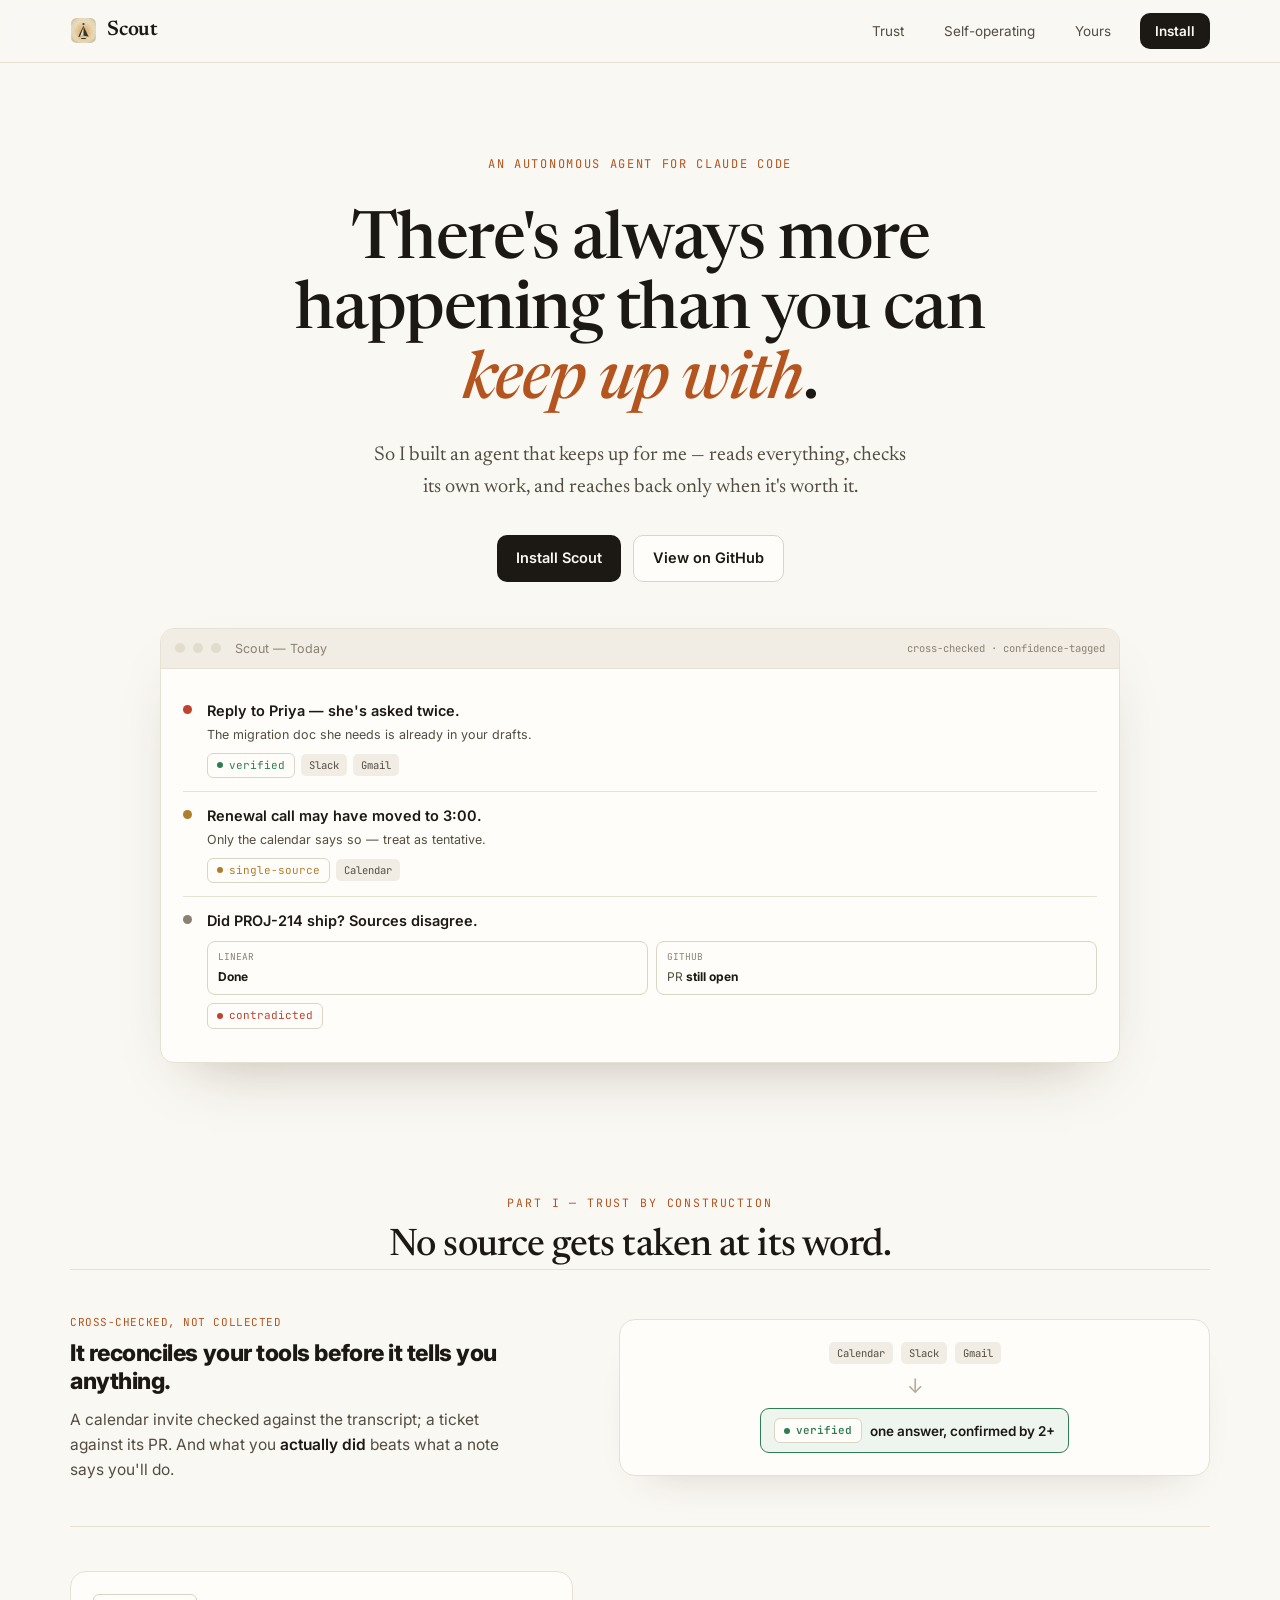
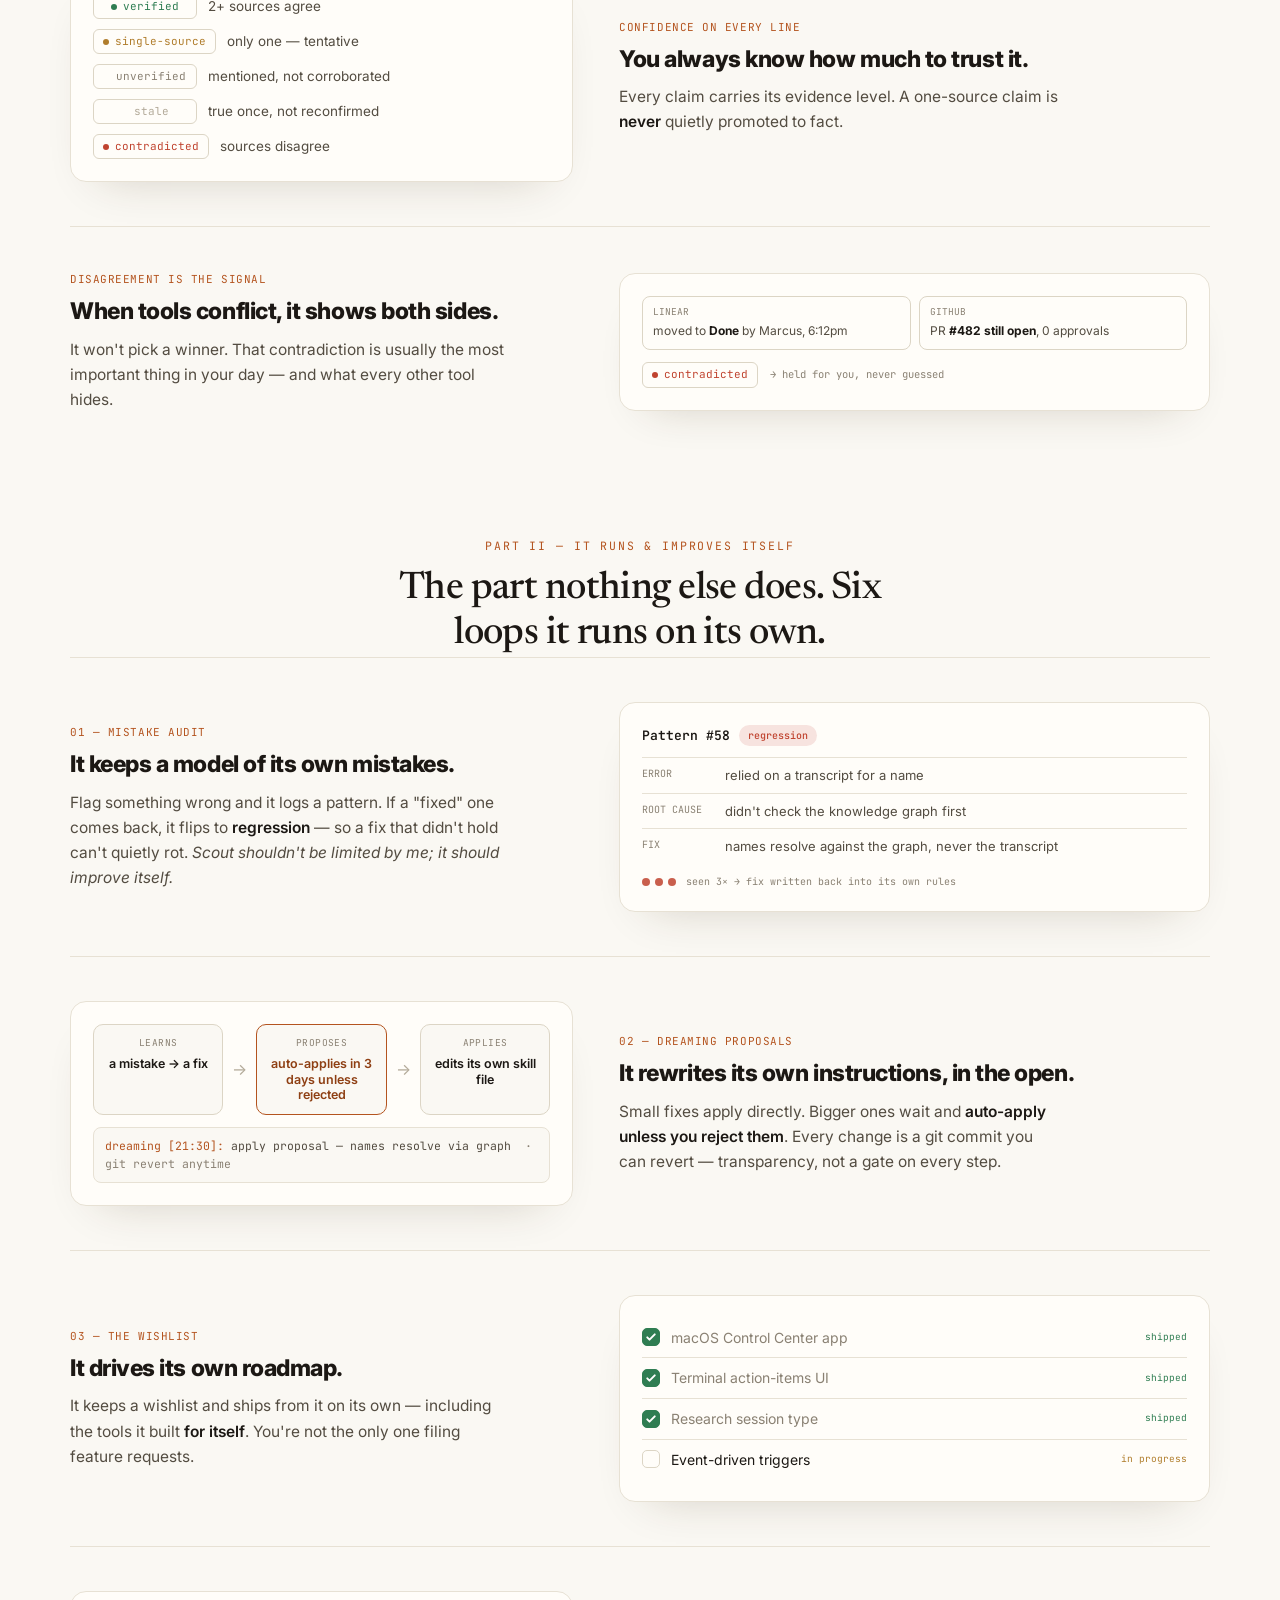
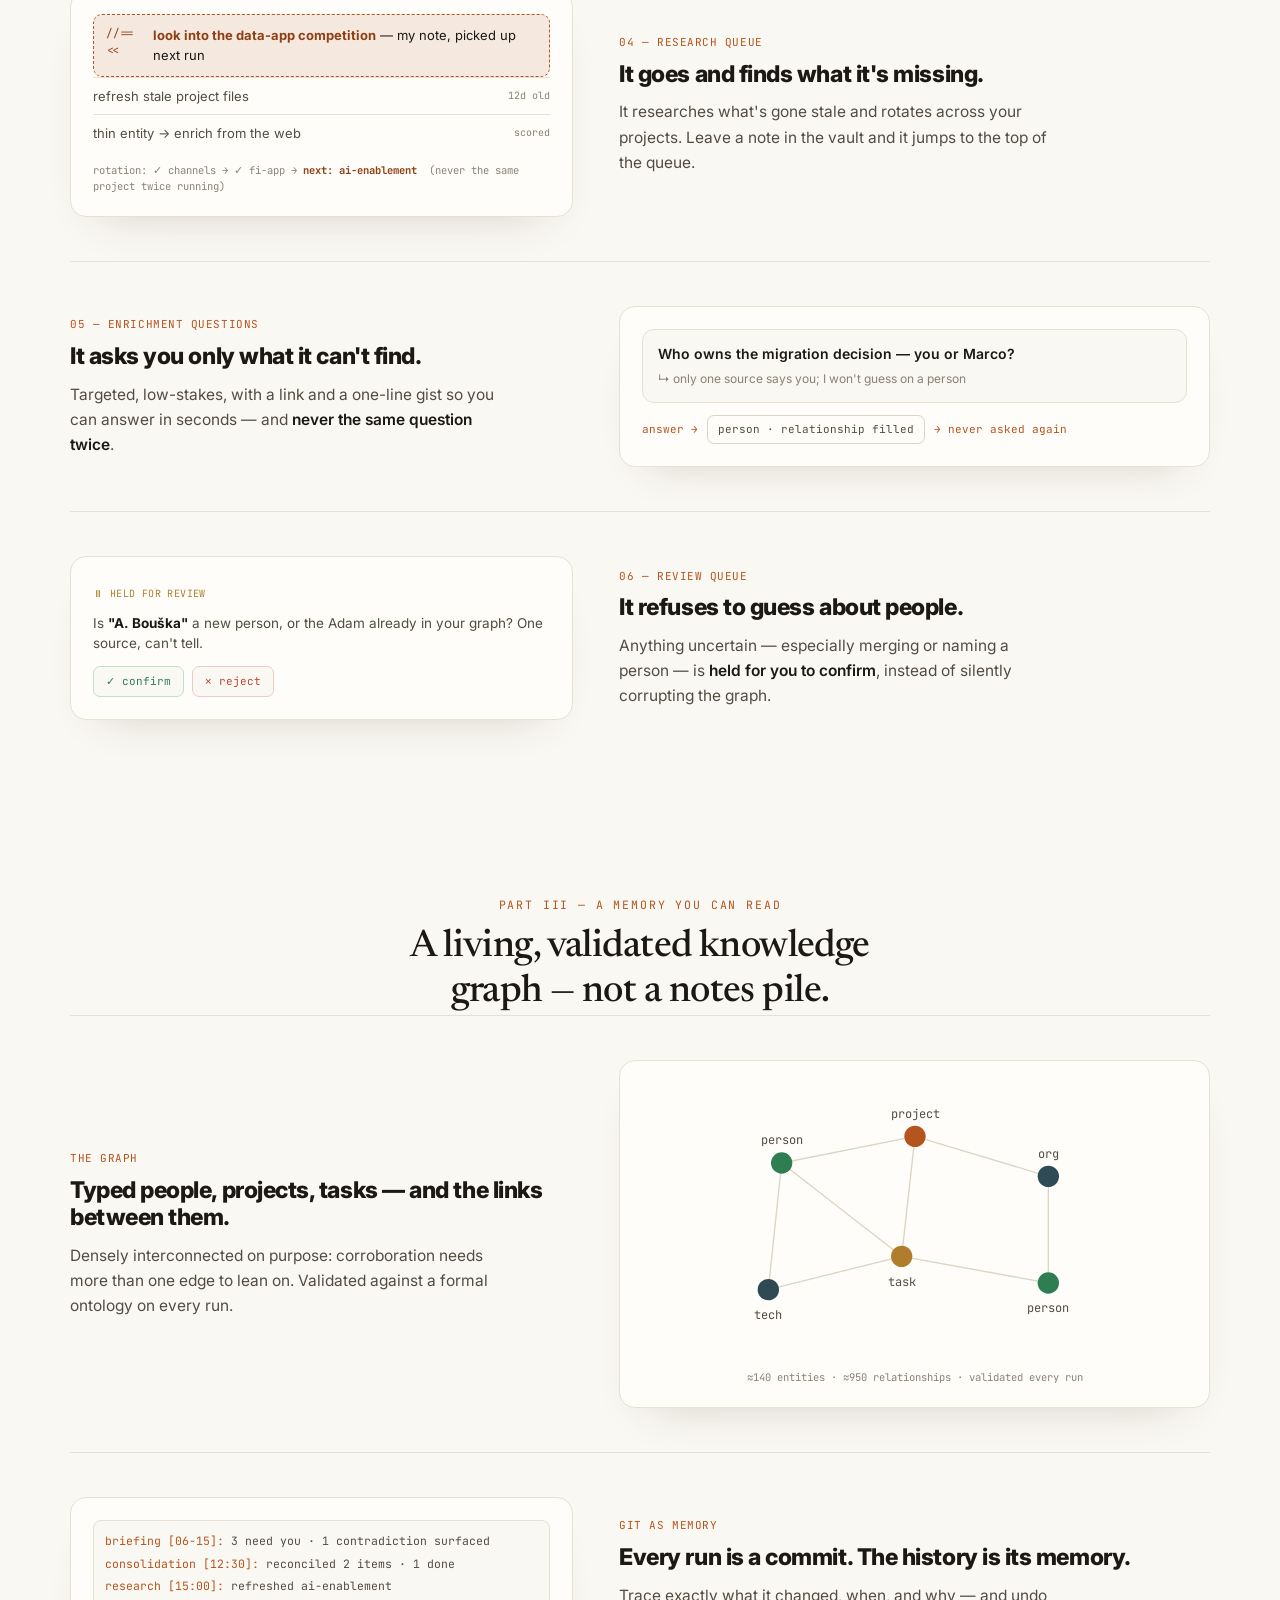
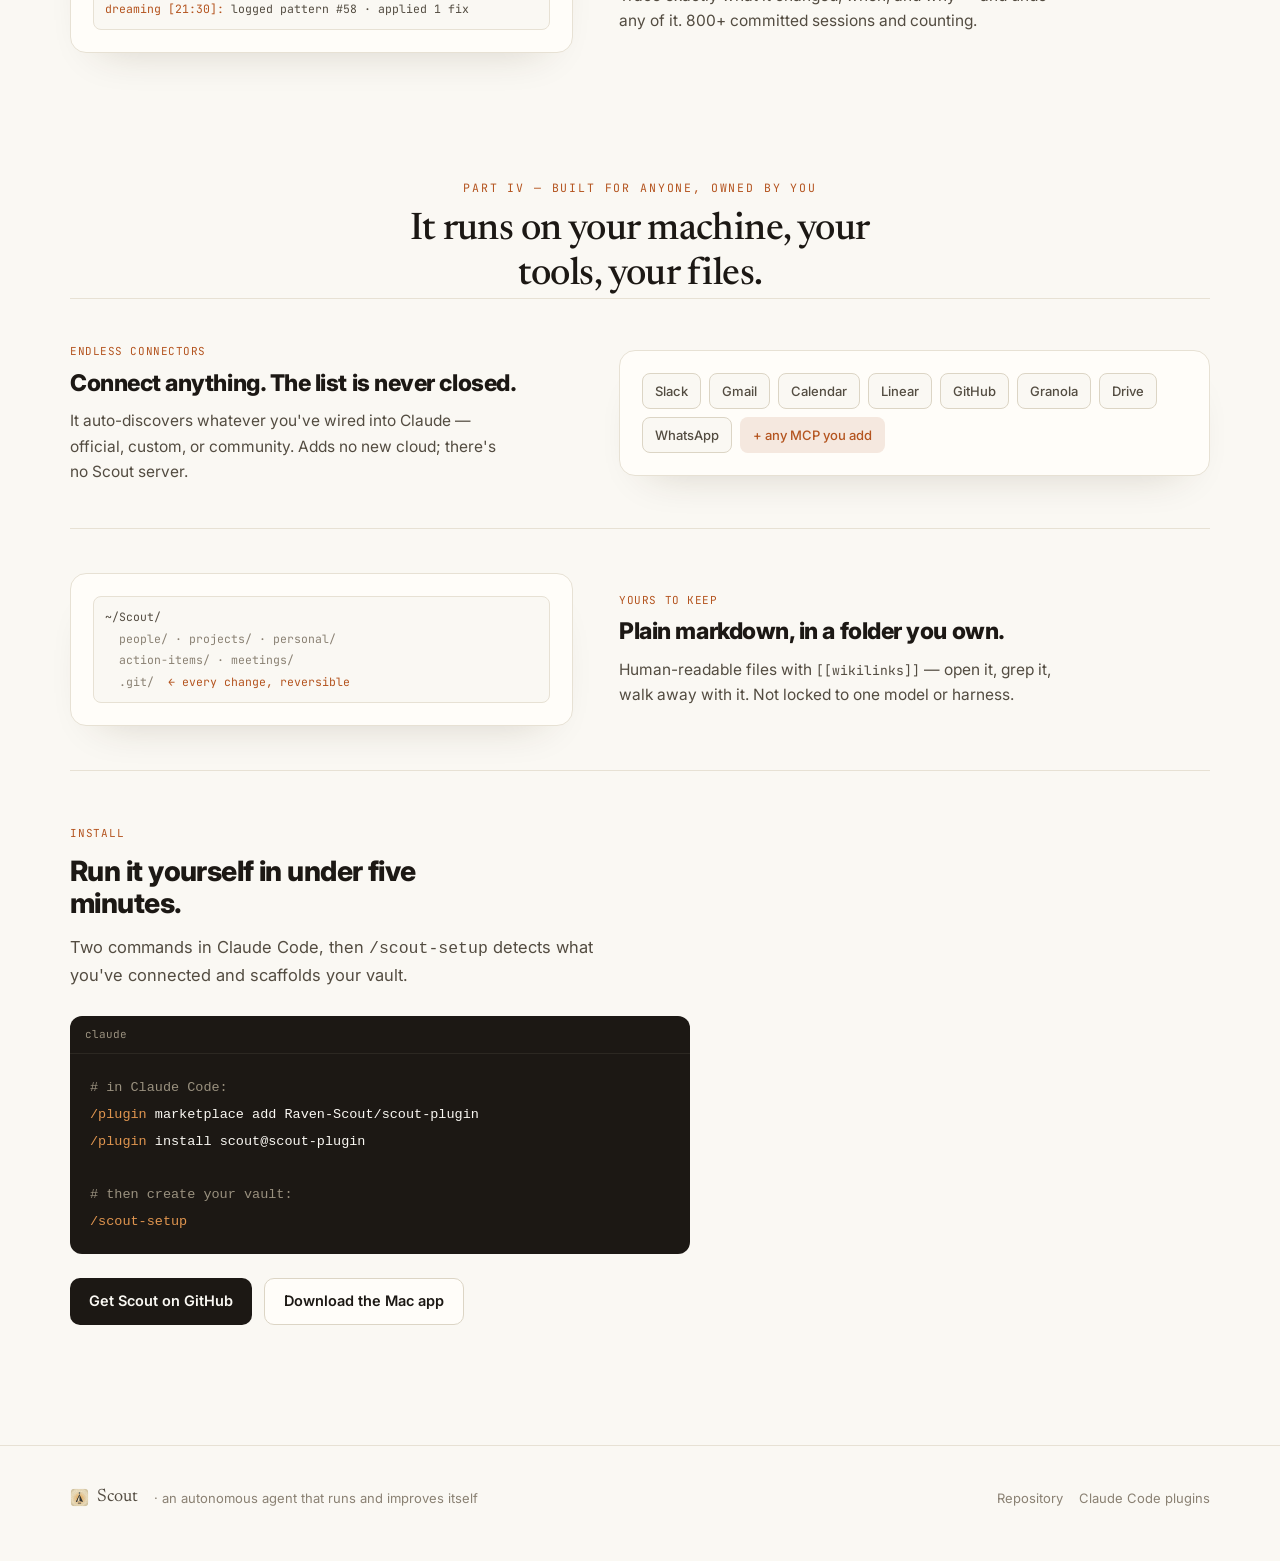
==== docs/index.html @ 258d66ac "fix(landing): widen layout for desktop + update repo URLs to Raven-Scout - Wider container + larger " ====
<!DOCTYPE html>
<html lang="en">
<head>
<meta charset="utf-8" />
<title>Scout — an autonomous agent that runs and improves itself</title>
<meta name="viewport" content="width=device-width, initial-scale=1" />
<meta name="description" content="An autonomous agent that keeps up for you, checks its own work, improves its own instructions, drives its own roadmap, and keeps a memory you can read — explained visually." />
<meta property="og:type" content="website" />
<meta property="og:title" content="Scout — an autonomous agent that runs and improves itself" />
<meta property="og:description" content="It reads everything you connect, cross-checks every claim, drives its own roadmap, and improves its own instructions — a memory you can read, on your machine." />
<meta property="og:url" content="https://raven-scout.github.io/scout-plugin/" />
<meta property="og:image" content="https://raw.githubusercontent.com/Raven-Scout/scout-plugin/main/docs/assets/scout-icon.svg" />
<meta name="twitter:card" content="summary_large_image" />
<link rel="preconnect" href="https://fonts.googleapis.com" />
<link rel="preconnect" href="https://fonts.gstatic.com" crossorigin />
<link href="https://fonts.googleapis.com/css2?family=Newsreader:ital,opsz,wght@0,6..72,400;0,6..72,500;1,6..72,400&family=Inter:wght@400;500;600;700;800&family=JetBrains+Mono:wght@400;500&display=swap" rel="stylesheet" />
<link rel="stylesheet" href="hybrid.css" />
<link rel="icon" type="image/svg+xml" href="assets/scout-icon.svg" />
<style>
  /* ---- width / responsiveness: use the screen on laptops, scale visuals up ---- */
  .wrap{max-width:1200px;}
  .proof > .col{max-width:1140px;}
  .hero .win{max-width:960px;}
  @media (min-width:1080px){
    .vrow{grid-template-columns:0.88fr 1.12fr;gap:68px;padding:56px 0;}
    .vvis{padding:32px;}
    .vtext h3{font-size:27px;}
    .vtext p{font-size:16.5px;max-width:40ch;}
    .partlabel h2{font-size:clamp(34px,3.2vw,46px);}
    .pcard .ln, .legend .r, .chk .it, .q .row, .bi h4{font-size:15px;}
    .win .body{padding:22px 28px 24px;}
    .kg svg{max-width:480px;margin:0 auto;}
  }
  @media (min-width:1440px){
    .wrap{max-width:1320px;}
    .proof > .col{max-width:1240px;}
    .vrow{gap:84px;}
  }

  /* lighter, visual layout */
  .hero .lede2{margin:22px 0 0;font-family:var(--serif);font-size:20px;line-height:1.6;color:var(--ink-2);max-width:50ch;}
  .partlabel{text-align:center;padding:70px 0 0;}
  .partlabel .k{font-family:var(--mono);font-size:11.5px;letter-spacing:.16em;text-transform:uppercase;color:var(--acc);}
  .partlabel h2{font-family:var(--serif);font-weight:500;font-size:clamp(26px,3.4vw,38px);letter-spacing:-.015em;margin:12px auto 0;max-width:24ch;line-height:1.18;}

  .vrow{display:grid;grid-template-columns:0.92fr 1.08fr;gap:46px;align-items:center;padding:44px 0;border-top:1px solid var(--line);}
  .vrow.flip .vtext{order:2;}
  .vtext .sysnum{font-family:var(--mono);font-size:11px;color:var(--acc);letter-spacing:.05em;text-transform:uppercase;}
  .vtext h3{font-family:var(--sans);font-size:23px;font-weight:800;letter-spacing:-.02em;margin:9px 0 11px;line-height:1.2;}
  .vtext p{font-family:var(--sans);font-size:15.5px;line-height:1.62;color:var(--ink-2);margin:0;max-width:44ch;}
  .vtext p b{color:var(--ink);font-weight:600;} .vtext p em{font-style:italic;}
  .vvis{background:var(--surface);border:1px solid var(--line);border-radius:16px;padding:22px;box-shadow:0 22px 46px -30px rgba(60,40,15,.24);}
  @media(max-width:860px){.vrow{grid-template-columns:1fr;gap:22px;}.vrow.flip .vtext{order:0;}}

  /* briefing mock (hero) */
  .win{background:var(--surface);border:1px solid var(--line);border-radius:14px;overflow:hidden;box-shadow:0 28px 60px -32px rgba(60,40,15,.34);max-width:760px;margin:46px auto 0;text-align:left;}
  .win .bar{display:flex;align-items:center;gap:8px;height:40px;padding:0 14px;border-bottom:1px solid var(--line);background:var(--sunk);}
  .win .bar .d{width:10px;height:10px;border-radius:50%;background:#e1dccd;}
  .win .bar .t{font-size:12.5px;color:var(--ink-3);margin-left:6px;}
  .win .bar .r{margin-left:auto;font-family:var(--mono);font-size:10.5px;color:var(--ink-3);}
  .win .body{padding:18px 22px 20px;}
  .bi{display:grid;grid-template-columns:12px 1fr;gap:12px;padding:13px 0;border-top:1px solid var(--line);}
  .bi:first-child{border-top:none;} .bi .p{width:9px;height:9px;border-radius:50%;margin-top:5px;}
  .bi h4{margin:0 0 3px;font-size:14.5px;font-weight:600;color:var(--ink);} .bi p{margin:0;font-size:12.5px;color:var(--ink-2);}
  .bi .r{margin-top:8px;display:flex;flex-wrap:wrap;gap:6px;align-items:center;}
  .src{font-family:var(--mono);font-size:10.5px;color:var(--ink-2);padding:3px 8px;border-radius:5px;background:var(--sunk);}
  .conflict{margin-top:9px;display:grid;grid-template-columns:1fr 1fr;gap:8px;}
  .sd{border:1px solid var(--line-2);border-radius:8px;padding:8px 10px;font-size:12px;color:var(--ink-2);}
  .sd .l{display:block;font-family:var(--mono);font-size:9.5px;text-transform:uppercase;color:var(--ink-3);margin-bottom:3px;} .sd b{color:var(--ink);}

  /* cross-check flow */
  .xc{display:flex;flex-direction:column;align-items:center;gap:12px;}
  .xc .srcs{display:flex;gap:8px;flex-wrap:wrap;justify-content:center;}
  .xc .arr{color:var(--ink-4);font-size:20px;line-height:1;}
  .xc .out{display:flex;align-items:center;gap:8px;border:1px solid var(--ok);background:#eef5ef;border-radius:9px;padding:9px 13px;font-size:13.5px;font-weight:600;color:var(--ink);}

  /* tag legend */
  .legend{display:flex;flex-direction:column;gap:10px;}
  .legend .r{display:flex;align-items:center;gap:11px;font-size:13.5px;color:var(--ink-2);}
  .legend .tag{min-width:104px;justify-content:center;}

  /* pattern card */
  .pcard .head{display:flex;align-items:center;gap:9px;margin-bottom:11px;}
  .pcard .id{font-family:var(--mono);font-size:13px;font-weight:600;}
  .pill{font-family:var(--mono);font-size:10px;padding:3px 9px;border-radius:999px;font-weight:500;}
  .pill.regress{background:#f7e3df;color:var(--red);} .pill.fixed{background:#e3efe7;color:var(--ok);}
  .pcard .ln{display:flex;gap:9px;font-size:13px;color:var(--ink-2);padding:7px 0;border-top:1px solid var(--line);}
  .pcard .ln .k{font-family:var(--mono);font-size:10px;color:var(--ink-3);width:74px;flex:none;text-transform:uppercase;padding-top:1px;}
  .occ{display:flex;gap:5px;align-items:center;margin-top:11px;}
  .occ .d{width:8px;height:8px;border-radius:50%;background:var(--red);opacity:.85;}
  .occ .lbl{font-family:var(--mono);font-size:10px;color:var(--ink-3);margin-left:5px;}

  /* proposal flow */
  .flow{display:flex;align-items:stretch;gap:9px;}
  .fstep{flex:1;border:1px solid var(--line-2);border-radius:10px;padding:11px 9px;text-align:center;background:var(--bg);}
  .fstep .t{font-family:var(--mono);font-size:9.5px;color:var(--ink-3);text-transform:uppercase;letter-spacing:.04em;}
  .fstep .b{font-size:12.5px;font-weight:600;color:var(--ink);margin-top:5px;line-height:1.25;}
  .fstep.acc{border-color:var(--acc);} .fstep.acc .b{color:var(--acc-2);}
  .farr{align-self:center;color:var(--ink-4);font-size:16px;}
  .commit{font-family:var(--mono);font-size:11.5px;color:var(--ink-2);background:var(--bg);border:1px solid var(--line);border-radius:8px;padding:9px 11px;margin-top:12px;}
  .commit .h{color:var(--acc);} .commit .rv{color:var(--ink-3);}

  /* checklist */
  .chk .it{display:flex;align-items:center;gap:11px;padding:9px 0;border-top:1px solid var(--line);font-size:14px;color:var(--ink);}
  .chk .it:first-child{border-top:none;}
  .chk .box{width:18px;height:18px;border-radius:5px;border:1.5px solid var(--line-2);flex:none;}
  .chk .it.done .box{background:var(--ok);border-color:var(--ok);background-image:url("data:image/svg+xml;utf8,<svg xmlns='http://www.w3.org/2000/svg' viewBox='0 0 16 16' fill='none' stroke='white' stroke-width='2.6' stroke-linecap='round' stroke-linejoin='round'><path d='M3 8.5l3 3 7-7'/></svg>");background-size:12px;background-repeat:no-repeat;background-position:center;}
  .chk .it.done span{color:var(--ink-3);}
  .chk .it .tg{margin-left:auto;font-family:var(--mono);font-size:9.5px;}
  .chk .it.done .tg{color:var(--ok);} .chk .it .tg.wip{color:var(--amb);}

  /* research queue */
  .q .pin{display:flex;gap:9px;align-items:flex-start;background:var(--acc-wash);border:1px dashed var(--acc);border-radius:9px;padding:10px 12px;}
  .q .pin .mono{font-family:var(--mono);font-size:11px;color:var(--acc-2);}
  .q .pin .x{font-size:13px;color:var(--ink);} .q .pin .x b{color:var(--acc-2);}
  .q .row{display:flex;align-items:center;gap:10px;padding:8px 0;border-top:1px solid var(--line);font-size:13px;color:var(--ink-2);}
  .q .row .age{margin-left:auto;font-family:var(--mono);font-size:10px;color:var(--ink-3);}
  .q .rot{font-family:var(--mono);font-size:10.5px;color:var(--ink-3);margin-top:11px;}

  /* enrichment */
  .bubble{background:var(--bg);border:1px solid var(--line);border-radius:12px;padding:13px 15px;}
  .bubble .q{font-size:14px;font-weight:600;color:var(--ink);} .bubble .g{font-size:12px;color:var(--ink-3);margin-top:5px;}
  .route{display:flex;align-items:center;gap:9px;margin-top:12px;font-family:var(--mono);font-size:11px;color:var(--acc);}
  .route .e{background:var(--surface);border:1px solid var(--line-2);border-radius:7px;padding:5px 10px;color:var(--ink-2);}

  /* review held */
  .held .lbl{font-family:var(--mono);font-size:10px;color:var(--amb);text-transform:uppercase;letter-spacing:.04em;}
  .held .claim{font-size:13.5px;color:var(--ink-2);margin:9px 0 13px;line-height:1.5;} .held .claim b{color:var(--ink);}
  .held .acts{display:flex;gap:8px;}
  .held .a{font-family:var(--mono);font-size:11px;padding:6px 12px;border-radius:7px;border:1px solid var(--line-2);background:var(--bg);}
  .held .a.y{color:var(--ok);border-color:#bfe0cb;} .held .a.n{color:var(--red);border-color:#eccbc4;}

  /* connectors */
  .conn{display:flex;flex-wrap:wrap;gap:8px;}
  .conn .c{font-family:var(--sans);font-size:13px;font-weight:500;color:var(--ink-2);background:var(--bg);border:1px solid var(--line-2);border-radius:8px;padding:7px 12px;}
  .conn .c.more{color:var(--acc);background:var(--acc-wash);border-color:transparent;}

  .kg svg{width:100%;height:auto;display:block;}
  .kgstat{font-family:var(--mono);font-size:10.5px;color:var(--ink-3);text-align:center;margin-top:6px;}
  .vcap{font-family:var(--mono);font-size:10px;color:var(--ink-4);text-align:center;margin-top:12px;text-transform:uppercase;letter-spacing:.05em;}
</style>
</head>
<body>
<header class="nav"><div class="wrap nav-in">
  <a class="brand" href="#"><img src="assets/scout-icon.svg" alt=""/><b>Scout</b></a>
  <span class="sp"></span>
  <a class="lnk" href="#trust">Trust</a>
  <a class="lnk" href="#self">Self-operating</a>
  <a class="lnk" href="#yours">Yours</a>
  <a class="btn btn-p sm cta" href="#install">Install</a>
</div></header>

<main>
  <!-- HERO -->
  <section class="hero" style="text-align:center;"><div class="wrap">
    <p class="eyebrow" style="display:inline-block;">An autonomous agent for Claude Code</p>
    <h1 style="margin-left:auto;margin-right:auto;max-width:17ch;">There's always more happening than you can <em>keep up with</em>.</h1>
    <p class="lede2" style="margin-left:auto;margin-right:auto;">So I built an agent that keeps up for me — reads everything, checks its own work, and reaches back only when it's worth it.</p>
    <div class="ctas" style="justify-content:center;">
      <a class="btn btn-p" href="#install">Install Scout</a>
      <a class="btn btn-s" href="https://github.com/Raven-Scout/scout-plugin">View on GitHub</a>
    </div>

    <div class="win reveal">
      <div class="bar"><span class="d"></span><span class="d"></span><span class="d"></span><span class="t">Scout — Today</span><span class="r">cross-checked · confidence-tagged</span></div>
      <div class="body">
        <div class="bi"><span class="p" style="background:var(--red)"></span><div><h4>Reply to Priya — she's asked twice.</h4><p>The migration doc she needs is already in your drafts.</p><div class="r"><span class="tag v">verified</span><span class="src">Slack</span><span class="src">Gmail</span></div></div></div>
        <div class="bi"><span class="p" style="background:var(--amb)"></span><div><h4>Renewal call may have moved to 3:00.</h4><p>Only the calendar says so — treat as tentative.</p><div class="r"><span class="tag s">single-source</span><span class="src">Calendar</span></div></div></div>
        <div class="bi"><span class="p" style="background:var(--ink-3)"></span><div><h4>Did PROJ-214 ship? Sources disagree.</h4><div class="conflict"><div class="sd"><span class="l">Linear</span><b>Done</b></div><div class="sd"><span class="l">GitHub</span>PR <b>still open</b></div></div><div class="r"><span class="tag x">contradicted</span></div></div></div>
      </div>
    </div>
  </div></section>

  <!-- PART I — TRUST -->
  <div class="proof"><div class="col">
    <div class="partlabel"><p class="k reveal">Part I — Trust by construction</p><h2 class="reveal">No source gets taken at its word.</h2></div>

    <div class="vrow">
      <div class="vtext reveal"><p class="sysnum">Cross-checked, not collected</p><h3>It reconciles your tools before it tells you anything.</h3><p>A calendar invite checked against the transcript; a ticket against its PR. And what you <b>actually did</b> beats what a note says you'll do.</p></div>
      <div class="vvis reveal"><div class="xc">
        <div class="srcs"><span class="src">Calendar</span><span class="src">Slack</span><span class="src">Gmail</span></div>
        <span class="arr">↓</span>
        <div class="out"><span class="tag v">verified</span> one answer, confirmed by 2+</div>
      </div></div>
    </div>

    <div class="vrow flip">
      <div class="vtext reveal"><p class="sysnum">Confidence on every line</p><h3>You always know how much to trust it.</h3><p>Every claim carries its evidence level. A one-source claim is <b>never</b> quietly promoted to fact.</p></div>
      <div class="vvis reveal"><div class="legend">
        <div class="r"><span class="tag v">verified</span> 2+ sources agree</div>
        <div class="r"><span class="tag s">single-source</span> only one — tentative</div>
        <div class="r"><span class="tag" style="color:var(--ink-3)">unverified</span> mentioned, not corroborated</div>
        <div class="r"><span class="tag" style="color:var(--ink-4)">stale</span> true once, not reconfirmed</div>
        <div class="r"><span class="tag x">contradicted</span> sources disagree</div>
      </div></div>
    </div>

    <div class="vrow">
      <div class="vtext reveal"><p class="sysnum">Disagreement is the signal</p><h3>When tools conflict, it shows both sides.</h3><p>It won't pick a winner. That contradiction is usually the most important thing in your day — and what every other tool hides.</p></div>
      <div class="vvis reveal"><div class="conflict" style="margin-top:0;"><div class="sd"><span class="l">Linear</span>moved to <b>Done</b> by Marcus, 6:12pm</div><div class="sd"><span class="l">GitHub</span>PR <b>#482 still open</b>, 0 approvals</div></div><div style="margin-top:10px;"><span class="tag x">contradicted</span> <span class="src" style="background:none;color:var(--ink-3)">→ held for you, never guessed</span></div></div>
    </div>
  </div></div>

  <!-- PART II — SELF-OPERATING -->
  <div class="band"><div class="proof" style="padding-top:0;"><div class="col">
    <div class="partlabel"><p class="k reveal">Part II — It runs &amp; improves itself</p><h2 class="reveal">The part nothing else does. Six loops it runs on its own.</h2></div>

    <div class="vrow">
      <div class="vtext reveal"><p class="sysnum">01 — Mistake audit</p><h3>It keeps a model of its own mistakes.</h3><p>Flag something wrong and it logs a pattern. If a "fixed" one comes back, it flips to <b>regression</b> — so a fix that didn't hold can't quietly rot. <em>Scout shouldn't be limited by me; it should improve itself.</em></p></div>
      <div class="vvis reveal"><div class="pcard">
        <div class="head"><span class="id">Pattern #58</span><span class="pill regress">regression</span></div>
        <div class="ln"><span class="k">error</span><span>relied on a transcript for a name</span></div>
        <div class="ln"><span class="k">root cause</span><span>didn't check the knowledge graph first</span></div>
        <div class="ln"><span class="k">fix</span><span>names resolve against the graph, never the transcript</span></div>
        <div class="occ"><span class="d"></span><span class="d"></span><span class="d"></span><span class="lbl">seen 3× → fix written back into its own rules</span></div>
      </div></div>
    </div>

    <div class="vrow flip">
      <div class="vtext reveal"><p class="sysnum">02 — Dreaming proposals</p><h3>It rewrites its own instructions, in the open.</h3><p>Small fixes apply directly. Bigger ones wait and <b>auto-apply unless you reject them</b>. Every change is a git commit you can revert — transparency, not a gate on every step.</p></div>
      <div class="vvis reveal">
        <div class="flow">
          <div class="fstep"><div class="t">learns</div><div class="b">a mistake → a fix</div></div>
          <span class="farr">→</span>
          <div class="fstep acc"><div class="t">proposes</div><div class="b">auto-applies in 3 days unless rejected</div></div>
          <span class="farr">→</span>
          <div class="fstep"><div class="t">applies</div><div class="b">edits its own skill file</div></div>
        </div>
        <div class="commit"><span class="h">dreaming [21:30]:</span> apply proposal — names resolve via graph &nbsp;<span class="rv">· git revert anytime</span></div>
      </div>
    </div>

    <div class="vrow">
      <div class="vtext reveal"><p class="sysnum">03 — The wishlist</p><h3>It drives its own roadmap.</h3><p>It keeps a wishlist and ships from it on its own — including the tools it built <b>for itself</b>. You're not the only one filing feature requests.</p></div>
      <div class="vvis reveal"><div class="chk">
        <div class="it done"><span class="box"></span><span>macOS Control Center app</span><span class="tg">shipped</span></div>
        <div class="it done"><span class="box"></span><span>Terminal action-items UI</span><span class="tg">shipped</span></div>
        <div class="it done"><span class="box"></span><span>Research session type</span><span class="tg">shipped</span></div>
        <div class="it"><span class="box"></span><span>Event-driven triggers</span><span class="tg wip">in progress</span></div>
      </div></div>
    </div>

    <div class="vrow flip">
      <div class="vtext reveal"><p class="sysnum">04 — Research queue</p><h3>It goes and finds what it's missing.</h3><p>It researches what's gone stale and rotates across your projects. Leave a note in the vault and it jumps to the top of the queue.</p></div>
      <div class="vvis reveal"><div class="q">
        <div class="pin"><span class="mono">//==&lt;&lt;</span><span class="x"><b>look into the data-app competition</b> — my note, picked up next run</span></div>
        <div class="row"><span>refresh stale project files</span><span class="age">12d old</span></div>
        <div class="row"><span>thin entity → enrich from the web</span><span class="age">scored</span></div>
        <div class="rot">rotation: ✓ channels → ✓ fi-app → <b style="color:var(--acc-2)">next: ai-enablement</b> &nbsp;(never the same project twice running)</div>
      </div></div>
    </div>

    <div class="vrow">
      <div class="vtext reveal"><p class="sysnum">05 — Enrichment questions</p><h3>It asks you only what it can't find.</h3><p>Targeted, low-stakes, with a link and a one-line gist so you can answer in seconds — and <b>never the same question twice</b>.</p></div>
      <div class="vvis reveal">
        <div class="bubble"><div class="q">Who owns the migration decision — you or Marco?</div><div class="g">↳ only one source says you; I won't guess on a person</div></div>
        <div class="route">answer →<span class="e">person · relationship filled</span>→ never asked again</div>
      </div>
    </div>

    <div class="vrow flip">
      <div class="vtext reveal"><p class="sysnum">06 — Review queue</p><h3>It refuses to guess about people.</h3><p>Anything uncertain — especially merging or naming a person — is <b>held for you to confirm</b>, instead of silently corrupting the graph.</p></div>
      <div class="vvis reveal"><div class="held">
        <span class="lbl">⏸ held for review</span>
        <div class="claim">Is <b>"A. Bouška"</b> a new person, or the Adam already in your graph? One source, can't tell.</div>
        <div class="acts"><span class="a y">✓ confirm</span><span class="a n">✕ reject</span></div>
      </div></div>
    </div>
  </div></div></div>

  <!-- PART III — MEMORY -->
  <div class="proof"><div class="col">
    <div class="partlabel"><p class="k reveal">Part III — A memory you can read</p><h2 class="reveal">A living, validated knowledge graph — not a notes pile.</h2></div>

    <div class="vrow">
      <div class="vtext reveal"><p class="sysnum">The graph</p><h3>Typed people, projects, tasks — and the links between them.</h3><p>Densely interconnected on purpose: corroboration needs more than one edge to lean on. Validated against a formal ontology on every run.</p></div>
      <div class="vvis reveal"><div class="kg">
        <svg viewBox="0 0 360 210" fill="none" xmlns="http://www.w3.org/2000/svg" font-family="JetBrains Mono, monospace" font-size="9">
          <line x1="80" y1="60" x2="180" y2="40" stroke="#dcd5c5"/><line x1="180" y1="40" x2="280" y2="70" stroke="#dcd5c5"/>
          <line x1="180" y1="40" x2="170" y2="130" stroke="#dcd5c5"/><line x1="80" y1="60" x2="170" y2="130" stroke="#dcd5c5"/>
          <line x1="170" y1="130" x2="280" y2="150" stroke="#dcd5c5"/><line x1="280" y1="70" x2="280" y2="150" stroke="#dcd5c5"/>
          <line x1="80" y1="60" x2="70" y2="155" stroke="#dcd5c5"/><line x1="170" y1="130" x2="70" y2="155" stroke="#dcd5c5"/>
          <g><circle cx="80" cy="60" r="8" fill="#2f7d52"/><text x="80" y="46" fill="#534c41" text-anchor="middle">person</text></g>
          <g><circle cx="180" cy="40" r="8" fill="#b4541f"/><text x="180" y="26" fill="#534c41" text-anchor="middle">project</text></g>
          <g><circle cx="280" cy="70" r="8" fill="#2f4a55"/><text x="280" y="56" fill="#534c41" text-anchor="middle">org</text></g>
          <g><circle cx="170" cy="130" r="8" fill="#b07d2c"/><text x="170" y="152" fill="#534c41" text-anchor="middle">task</text></g>
          <g><circle cx="280" cy="150" r="8" fill="#2f7d52"/><text x="280" y="172" fill="#534c41" text-anchor="middle">person</text></g>
          <g><circle cx="70" cy="155" r="8" fill="#2f4a55"/><text x="70" y="177" fill="#534c41" text-anchor="middle">tech</text></g>
        </svg>
        <div class="kgstat">≈140 entities · ≈950 relationships · validated every run</div>
      </div></div>
    </div>

    <div class="vrow flip">
      <div class="vtext reveal"><p class="sysnum">Git as memory</p><h3>Every run is a commit. The history is its memory.</h3><p>Trace exactly what it changed, when, and why — and undo any of it. 800+ committed sessions and counting.</p></div>
      <div class="vvis reveal"><div class="commit" style="margin-top:0;line-height:1.95;">
        <div><span class="h">briefing [06-15]:</span> 3 need you · 1 contradiction surfaced</div>
        <div><span class="h">consolidation [12:30]:</span> reconciled 2 items · 1 done</div>
        <div><span class="h">research [15:00]:</span> refreshed ai-enablement</div>
        <div><span class="h">dreaming [21:30]:</span> logged pattern #58 · applied 1 fix</div>
      </div></div>
    </div>
  </div></div>

  <!-- PART IV — YOURS -->
  <div class="band"><div class="proof" style="padding-top:0;"><div class="col">
    <div class="partlabel"><p class="k reveal">Part IV — Built for anyone, owned by you</p><h2 class="reveal">It runs on your machine, your tools, your files.</h2></div>

    <div class="vrow">
      <div class="vtext reveal"><p class="sysnum">Endless connectors</p><h3>Connect anything. The list is never closed.</h3><p>It auto-discovers whatever you've wired into Claude — official, custom, or community. Adds no new cloud; there's no Scout server.</p></div>
      <div class="vvis reveal"><div class="conn">
        <span class="c">Slack</span><span class="c">Gmail</span><span class="c">Calendar</span><span class="c">Linear</span><span class="c">GitHub</span><span class="c">Granola</span><span class="c">Drive</span><span class="c">WhatsApp</span><span class="c more">+ any MCP you add</span>
      </div></div>
    </div>

    <div class="vrow flip">
      <div class="vtext reveal"><p class="sysnum">Yours to keep</p><h3>Plain markdown, in a folder you own.</h3><p>Human-readable files with <code style="font-family:var(--mono);font-size:13px;">[[wikilinks]]</code> — open it, grep it, walk away with it. Not locked to one model or harness.</p></div>
      <div class="vvis reveal"><div class="commit" style="margin-top:0;line-height:1.9;">
        <div>~/Scout/</div>
        <div style="color:var(--ink-3)">&nbsp;&nbsp;people/ · projects/ · personal/</div>
        <div style="color:var(--ink-3)">&nbsp;&nbsp;action-items/ · meetings/</div>
        <div style="color:var(--ink-3)">&nbsp;&nbsp;.git/ &nbsp;<span style="color:var(--acc)">← every change, reversible</span></div>
      </div></div>
    </div>

    <div class="block" id="install" style="padding-top:54px;border-top:1px solid var(--line);">
      <p class="kick reveal">Install</p>
      <h3 class="sec reveal" style="font-family:var(--sans);font-size:28px;font-weight:800;">Run it yourself in under five minutes.</h3>
      <p class="lead reveal">Two commands in Claude Code, then <code>/scout-setup</code> detects what you've connected and scaffolds your vault.</p>
      <div class="term reveal"><div class="h">claude</div><pre><code><span class="c"># in Claude Code:</span>
<span class="g">/plugin</span> marketplace add Raven-Scout/scout-plugin
<span class="g">/plugin</span> install scout@scout-plugin

<span class="c"># then create your vault:</span>
<span class="g">/scout-setup</span></code></pre></div>
      <div class="ctas reveal" style="margin-top:24px;">
        <a class="btn btn-p" href="https://github.com/Raven-Scout/scout-plugin">Get Scout on GitHub</a>
        <a class="btn btn-s" href="https://github.com/jordanrburger/Scout/releases">Download the Mac app</a>
      </div>
    </div>
  </div></div></div>
</main>

<footer><div class="wrap foot">
  <span class="b"><img src="assets/scout-icon.svg" alt=""/>Scout</span><span>· an autonomous agent that runs and improves itself</span><span class="sp"></span>
  <a href="https://github.com/Raven-Scout/scout-plugin">Repository</a>
  <a href="https://code.claude.com/docs/en/discover-plugins">Claude Code plugins</a>
</div></footer>

<script>(function(){var io=new IntersectionObserver(function(es){es.forEach(function(e){if(e.isIntersecting){e.target.classList.add('in');io.unobserve(e.target);}});},{threshold:.1,rootMargin:'0px 0px -5% 0px'});document.querySelectorAll('.reveal').forEach(function(e){io.observe(e);});})();</script>
</body>
</html>
---- docs/hybrid.css ----
/* Hybrid landing system — serif "voice/essay" intro → mono "field-manual" proof.
   Shared by hybrid-keepup / hybrid-missing-layer / hybrid-owned. Restraint-first. */
:root{
  --bg:#faf8f3; --surface:#fffdf9; --sunk:#f1ede4; --line:#e7e1d4; --line-2:#dcd5c5;
  --ink:#1c1814; --ink-2:#534c41; --ink-3:#8a8173; --ink-4:#b3aa99;
  --acc:#b4541f; --acc-2:#8e3f13; --acc-wash:#f5e8df;
  --ok:#2f7d52; --amb:#b07d2c; --red:#c0432f; --slate:#2f4a55;
  --serif:'Newsreader',Georgia,serif; --sans:'Inter',-apple-system,system-ui,sans-serif; --mono:'JetBrains Mono',ui-monospace,monospace;
}
*{box-sizing:border-box;} html,body{margin:0;}
body{background:var(--bg);color:var(--ink);font-family:var(--sans);-webkit-font-smoothing:antialiased;line-height:1.55;}
a{color:inherit;}
.wrap{max-width:960px;margin:0 auto;padding:0 30px;}
.col{max-width:680px;margin:0 auto;}
.reveal{opacity:0;transform:translateY(18px);transition:opacity .7s cubic-bezier(.2,.7,.2,1),transform .7s cubic-bezier(.2,.7,.2,1);}
.reveal.in{opacity:1;transform:none;}
@media(prefers-reduced-motion:reduce){.reveal{opacity:1;transform:none;transition:none;}}
.mono{font-family:var(--mono);}

/* nav */
.nav{position:sticky;top:0;z-index:40;background:rgba(250,248,243,.84);backdrop-filter:blur(10px);border-bottom:1px solid var(--line);}
.nav-in{display:flex;align-items:center;gap:18px;height:62px;}
.brand{display:flex;align-items:center;gap:10px;text-decoration:none;color:var(--ink);}
.brand img{width:27px;height:27px;}
.brand b{font-family:var(--serif);font-weight:600;font-size:21px;letter-spacing:-.01em;}
.nav .sp{flex:1;}
.nav a.lnk{font-size:13.5px;color:var(--ink-2);text-decoration:none;padding:7px 11px;border-radius:7px;}
.nav a.lnk:hover{color:var(--ink);background:var(--sunk);}
.btn{display:inline-flex;align-items:center;gap:8px;font-size:14.5px;font-weight:600;text-decoration:none;border-radius:10px;padding:11px 19px;transition:.15s;}
.btn.sm{padding:8px 15px;font-size:13.5px;}
.btn-p{background:var(--ink);color:var(--bg);} .btn-p:hover{background:#000;}
.btn-s{background:var(--surface);color:var(--ink);border:1px solid var(--line-2);} .btn-s:hover{border-color:var(--ink-3);}

/* hero / essay (serif = his voice) */
.hero{padding:80px 0 0;}
.eyebrow{font-family:var(--mono);font-size:12px;letter-spacing:.14em;text-transform:uppercase;color:var(--acc);}
h1{font-family:var(--serif);font-weight:500;font-size:clamp(40px,6.2vw,66px);line-height:1.06;letter-spacing:-.022em;margin:22px 0 0;}
h1 em{font-style:italic;color:var(--acc);}
.standfirst{margin:26px 0 0;font-family:var(--serif);font-size:22px;line-height:1.55;color:var(--ink-2);font-weight:400;}
.essay{font-family:var(--serif);font-size:19.5px;line-height:1.74;color:var(--ink-2);}
.essay p{margin:24px 0 0;} .essay p.first{margin-top:36px;}
.essay p.first::first-letter{font-size:62px;font-weight:500;float:left;line-height:.82;padding:8px 12px 0 0;color:var(--acc);}
.essay b{color:var(--ink);font-weight:600;} .essay em{font-style:italic;}
.ctas{margin-top:32px;display:flex;gap:12px;flex-wrap:wrap;}
.note{margin-top:16px;font-family:var(--mono);font-size:11.5px;color:var(--ink-3);}

/* pull quote — Jordan's verbatim words */
.pull{margin:46px 0;padding:6px 0 6px 26px;border-left:3px solid var(--acc);}
.pull q,.pull .q{display:block;font-family:var(--serif);font-style:italic;font-size:26px;line-height:1.36;color:var(--ink);quotes:none;}
.pull .by{margin-top:12px;font-family:var(--mono);font-size:11.5px;letter-spacing:.04em;color:var(--ink-3);text-transform:uppercase;}

/* seam — transition from idea to proof */
.seam{margin:72px 0 0;padding:30px 0 0;border-top:1px solid var(--line);text-align:center;}
.seam .lbl{font-family:var(--mono);font-size:11.5px;letter-spacing:.16em;text-transform:uppercase;color:var(--acc);}
.seam h2{font-family:var(--serif);font-weight:500;font-size:clamp(26px,3.4vw,36px);letter-spacing:-.015em;margin:12px auto 0;max-width:22ch;line-height:1.2;}

/* proof (sans + mono = field manual) */
.proof{padding:50px 0 0;}
.kick{font-family:var(--mono);font-size:11px;letter-spacing:.07em;text-transform:uppercase;color:var(--acc);margin:0 0 13px;}
.proof h3.sec{font-family:var(--sans);font-size:clamp(24px,3vw,32px);font-weight:800;letter-spacing:-.02em;line-height:1.15;margin:0;max-width:20ch;}
.proof .lead{margin:14px 0 0;font-family:var(--sans);font-size:16.5px;line-height:1.6;color:var(--ink-2);max-width:58ch;}
.proof .lead b{color:var(--ink);font-weight:600;}
.block{padding:56px 0;border-top:1px solid var(--line);}

.specs{margin-top:8px;display:grid;grid-template-columns:repeat(6,1fr);border:1px solid var(--line);border-radius:12px;overflow:hidden;background:var(--surface);}
.spec{padding:18px 12px;border-right:1px solid var(--line);}
.spec:last-child{border-right:none;}
.spec .v{font-family:var(--sans);font-size:23px;font-weight:800;letter-spacing:-.02em;}
.spec .v small{font-size:12px;font-weight:600;color:var(--ink-3);}
.spec .l{margin-top:3px;font-family:var(--mono);font-size:10px;color:var(--ink-3);text-transform:uppercase;letter-spacing:.02em;line-height:1.3;}
@media(max-width:820px){.specs{grid-template-columns:repeat(3,1fr);}.spec:nth-child(3n){border-right:none;}}

.facts{margin-top:30px;}
.fr{display:grid;grid-template-columns:210px 1fr;gap:26px;padding:22px 0;border-top:1px solid var(--line);}
.fr:first-child{border-top:none;}
.fr .h{font-family:var(--sans);font-weight:700;font-size:16px;letter-spacing:-.01em;}
.fr .h .mini{display:block;font-family:var(--mono);font-size:10.5px;font-weight:500;color:var(--acc);margin-top:5px;text-transform:uppercase;letter-spacing:.03em;}
.fr p{margin:0;font-family:var(--sans);font-size:14.5px;line-height:1.62;color:var(--ink-2);}
.fr p code{font-family:var(--mono);font-size:12.5px;background:var(--sunk);padding:1px 6px;border-radius:5px;color:var(--ink);}
.fr p b{color:var(--ink);font-weight:600;}
@media(max-width:740px){.fr{grid-template-columns:1fr;gap:8px;}}

.tag{font-family:var(--mono);font-size:11px;padding:3px 9px;border-radius:6px;display:inline-flex;gap:6px;align-items:center;border:1px solid var(--line-2);background:var(--surface);}
.tag::before{content:'';width:6px;height:6px;border-radius:50%;}
.tag.v{color:var(--ok);}.tag.v::before{background:var(--ok);}
.tag.s{color:var(--amb);}.tag.s::before{background:var(--amb);}
.tag.x{color:var(--red);}.tag.x::before{background:var(--red);}
.tagrow{display:flex;flex-wrap:wrap;gap:7px;margin-top:14px;}

.chips{margin-top:24px;display:flex;flex-wrap:wrap;gap:8px;}
.chip{font-family:var(--sans);font-size:13.5px;font-weight:500;color:var(--ink-2);background:var(--surface);border:1px solid var(--line-2);border-radius:8px;padding:8px 13px;}
.chip.more{color:var(--acc);background:var(--acc-wash);border-color:transparent;}

.term{background:var(--ink);border-radius:12px;overflow:hidden;max-width:620px;margin:28px 0 0;}
.term .h{padding:10px 15px;border-bottom:1px solid #2c2822;font-family:var(--mono);font-size:11px;color:#9a917f;}
.term pre{margin:0;padding:20px;font-family:var(--mono);font-size:13.5px;line-height:1.9;color:var(--bg);overflow-x:auto;}
.term .c{color:#9a917f;} .term .g{color:#e0954f;}

footer{padding:38px 0 56px;border-top:1px solid var(--line);margin-top:64px;}
.foot{display:flex;gap:16px;align-items:center;font-size:13px;color:var(--ink-3);flex-wrap:wrap;}
.foot .b{display:flex;align-items:center;gap:8px;font-family:var(--serif);font-size:18px;color:var(--ink-2);} .foot .b img{width:19px;height:19px;}
.foot .sp{flex:1;} .foot a{color:var(--ink-3);text-decoration:none;} .foot a:hover{color:var(--acc);}
.vbadge{position:fixed;bottom:14px;right:14px;z-index:50;font-family:var(--mono);font-size:11px;color:var(--ink-2);background:var(--surface);border:1px solid var(--line-2);border-radius:999px;padding:6px 12px;text-decoration:none;}
@media(max-width:820px){.nav a.lnk:not(.cta){display:none;}}
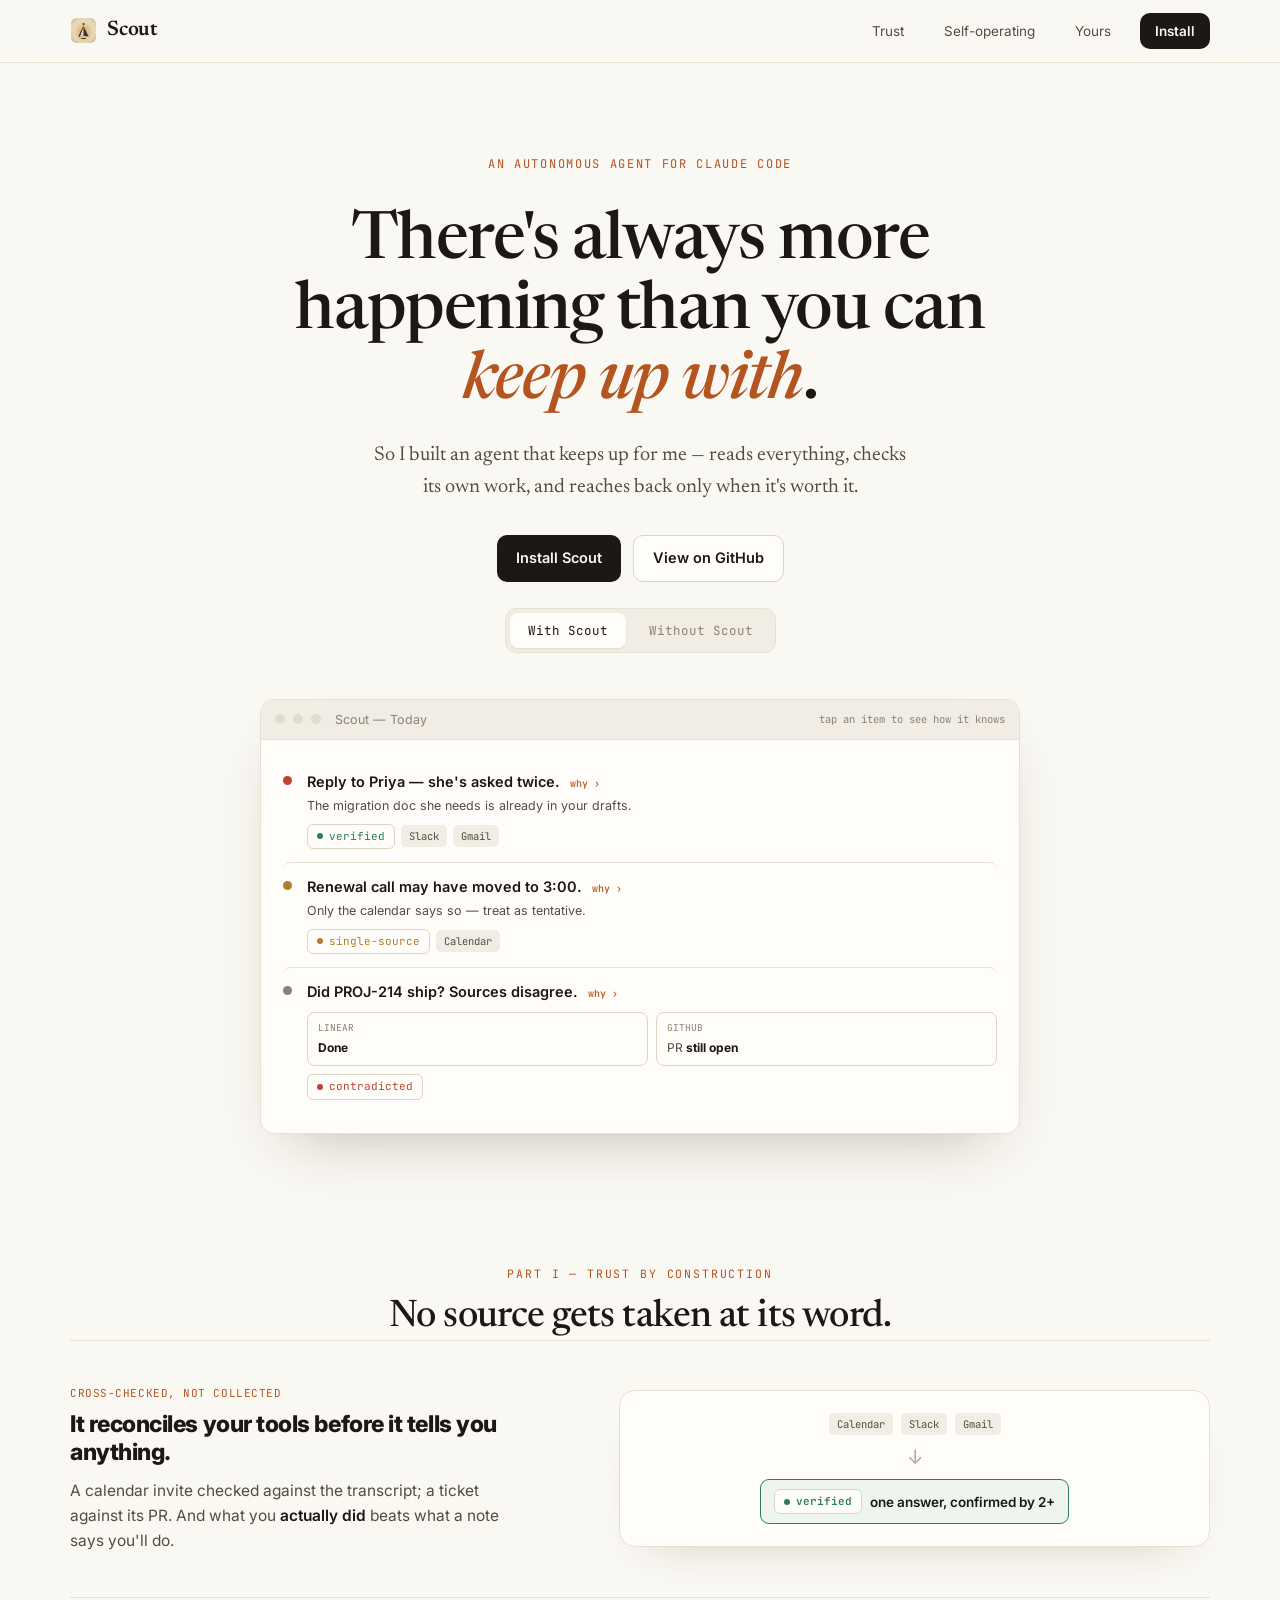
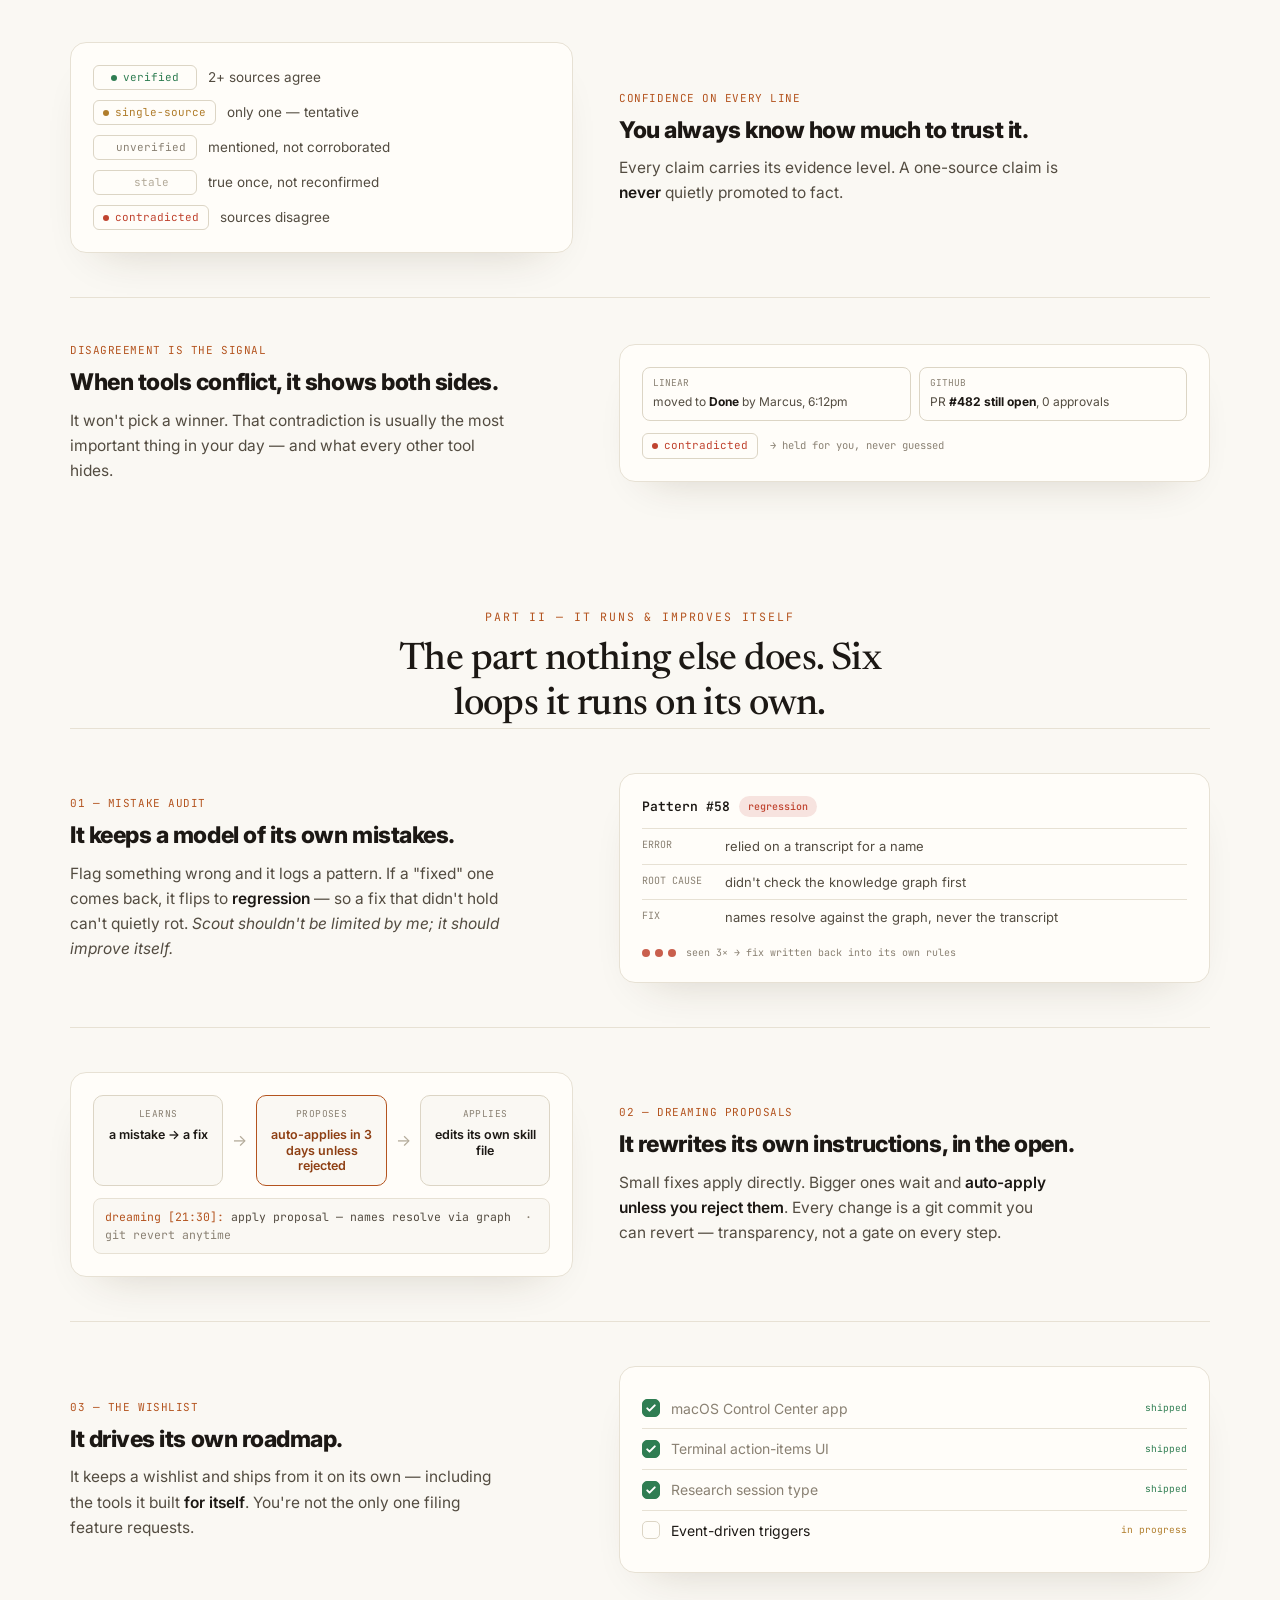
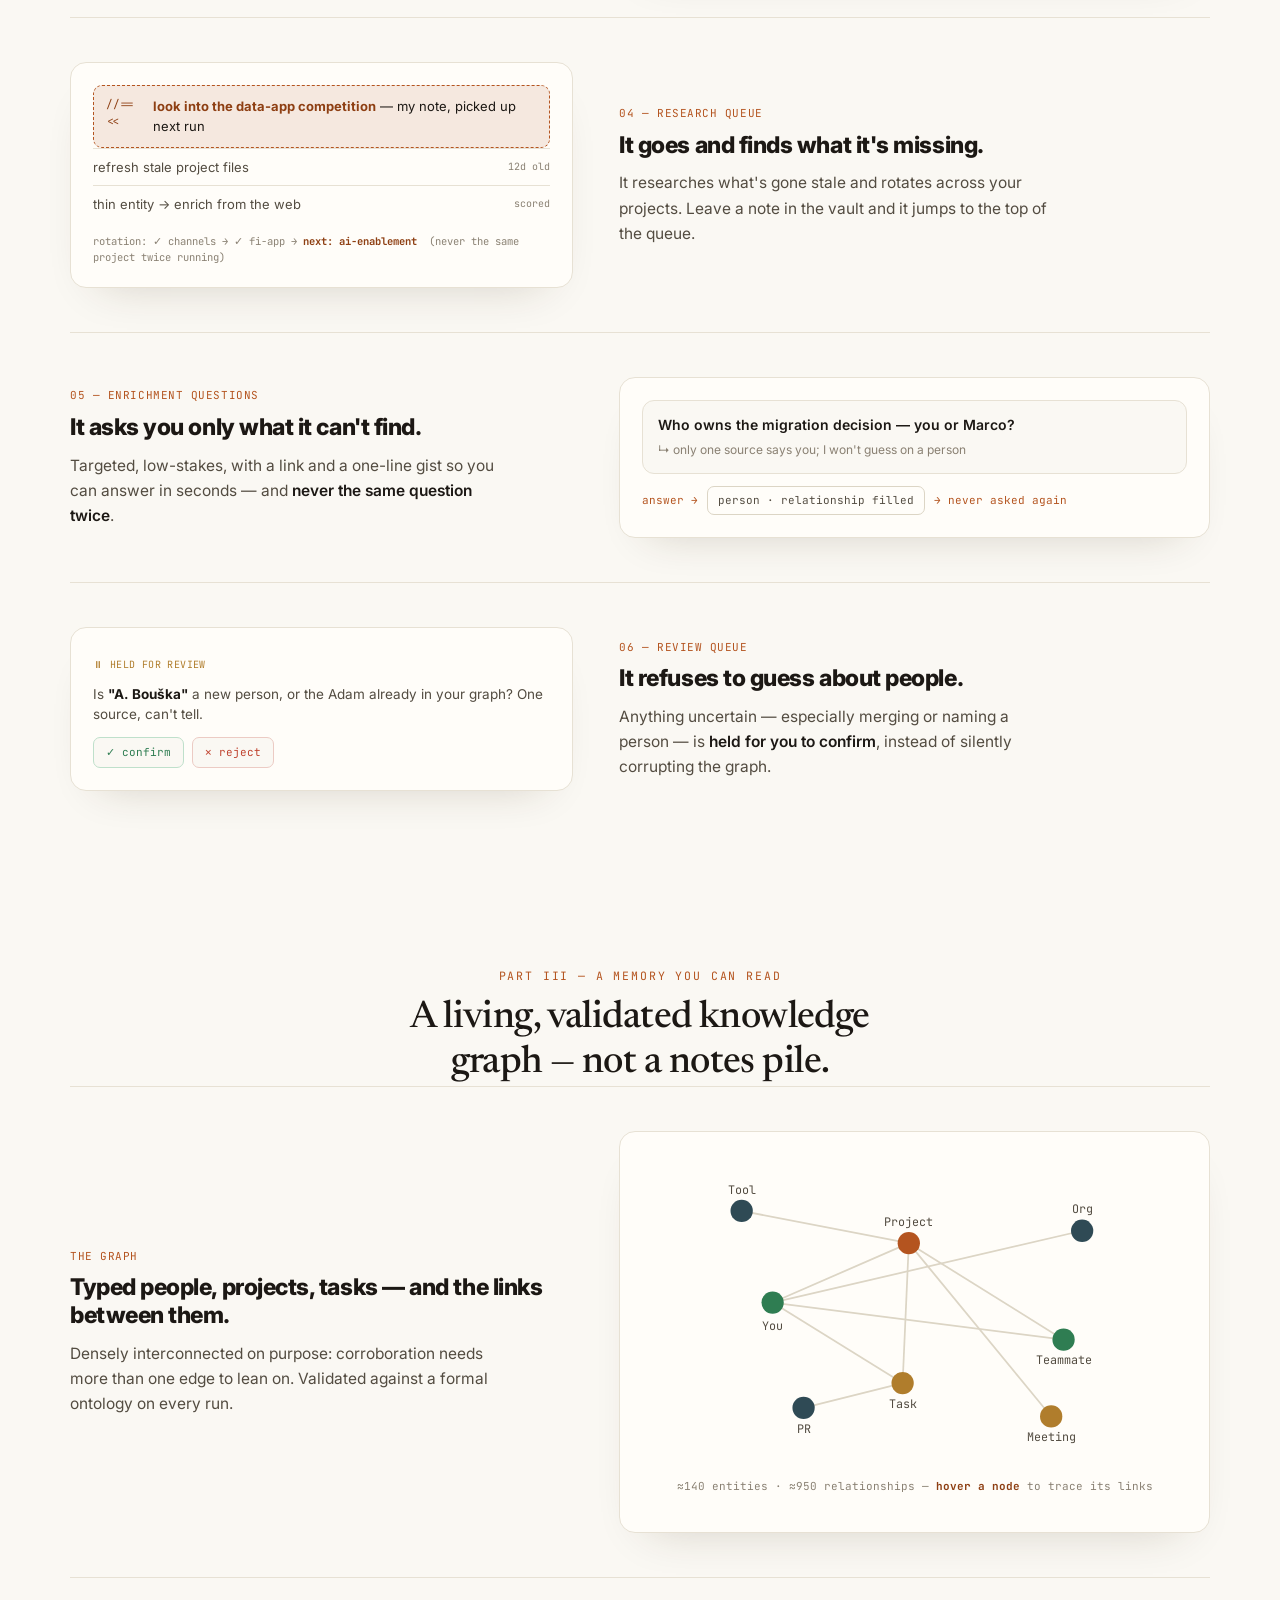
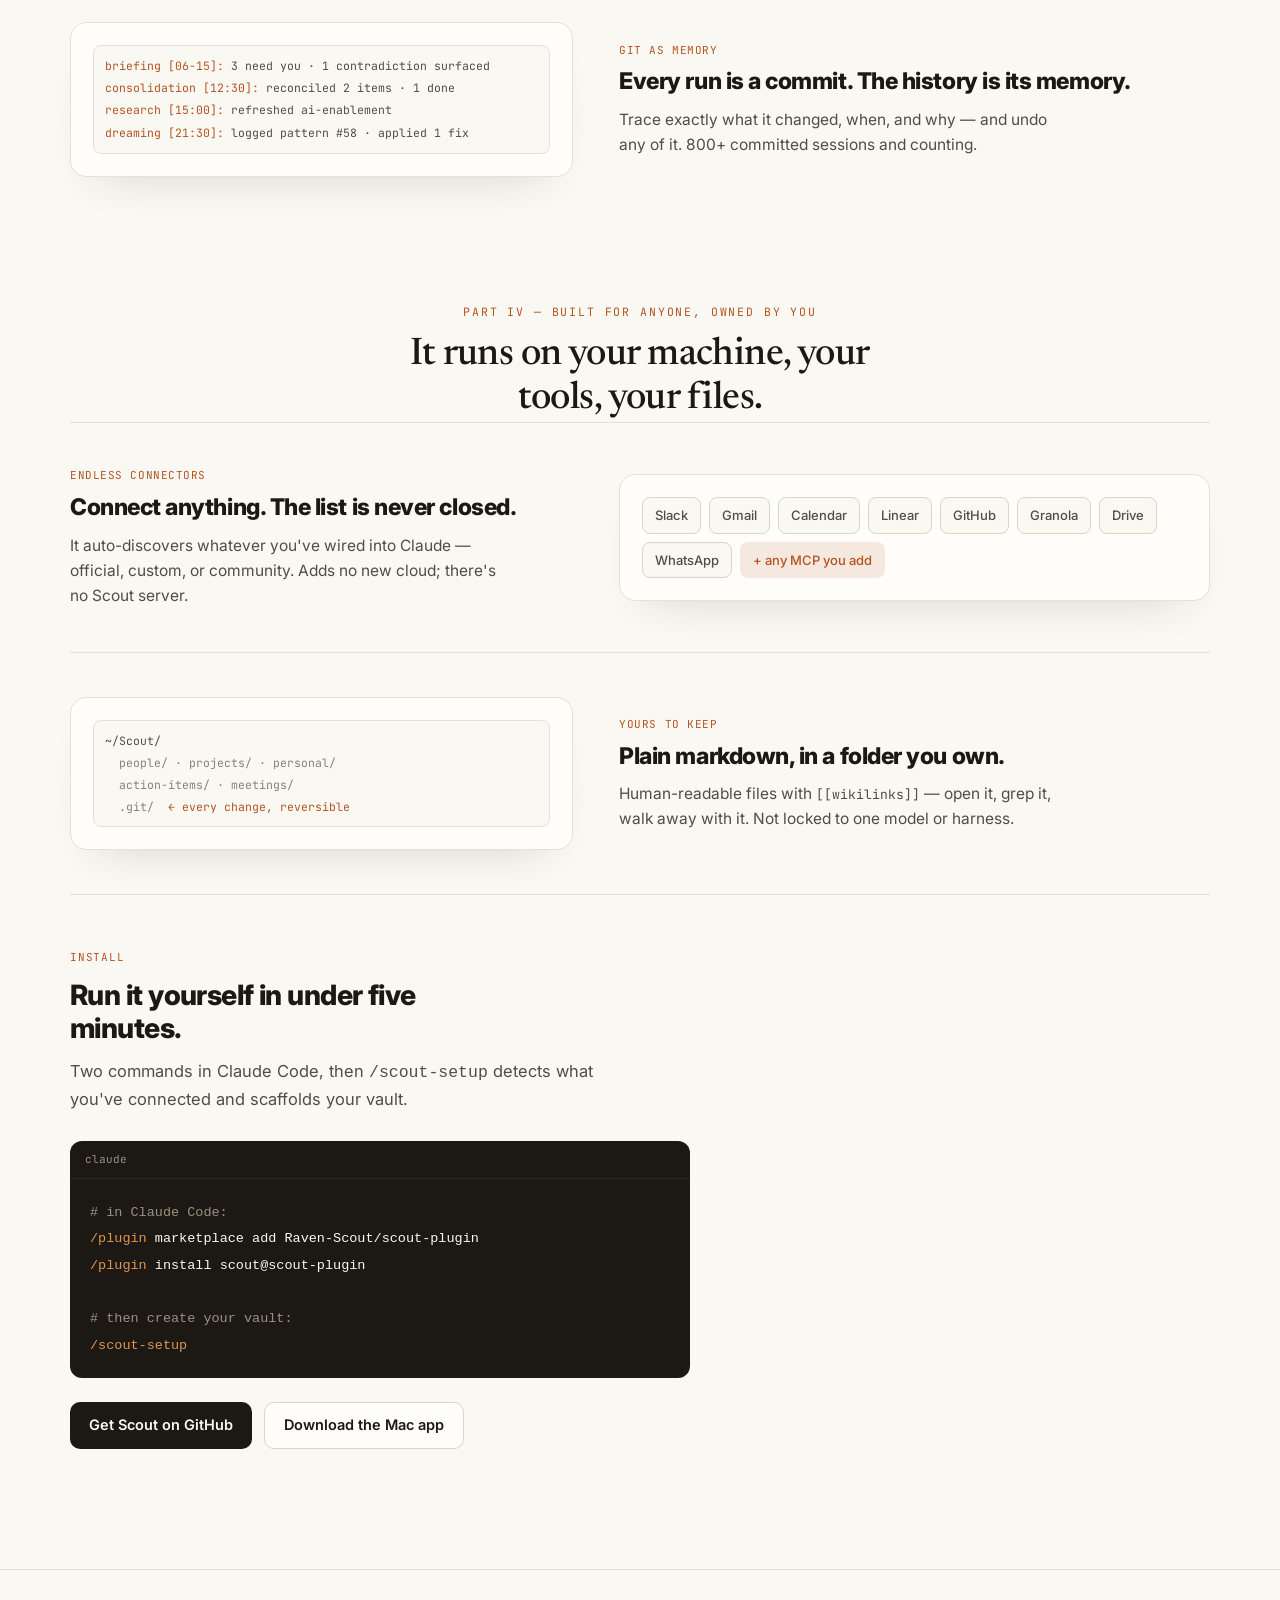
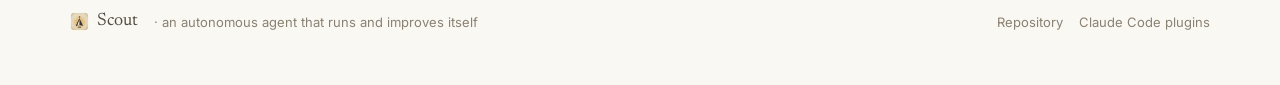
==== commit 5a1ac2a5: "feat(landing): combine all 3 interactions + README self-operating section + og card - index.html: sc" ====
--- a/docs/index.html
+++ b/docs/index.html
@@ -9,7 +9,7 @@
 <meta property="og:title" content="Scout — an autonomous agent that runs and improves itself" />
 <meta property="og:description" content="It reads everything you connect, cross-checks every claim, drives its own roadmap, and improves its own instructions — a memory you can read, on your machine." />
 <meta property="og:url" content="https://raven-scout.github.io/scout-plugin/" />
-<meta property="og:image" content="https://raw.githubusercontent.com/Raven-Scout/scout-plugin/main/docs/assets/scout-icon.svg" />
+<meta property="og:image" content="https://raw.githubusercontent.com/Raven-Scout/scout-plugin/main/docs/assets/og.png" />
 <meta name="twitter:card" content="summary_large_image" />
 <link rel="preconnect" href="https://fonts.googleapis.com" />
 <link rel="preconnect" href="https://fonts.gstatic.com" crossorigin />
@@ -138,6 +138,50 @@
   .kg svg{width:100%;height:auto;display:block;}
   .kgstat{font-family:var(--mono);font-size:10.5px;color:var(--ink-3);text-align:center;margin-top:6px;}
   .vcap{font-family:var(--mono);font-size:10px;color:var(--ink-4);text-align:center;margin-top:12px;text-transform:uppercase;letter-spacing:.05em;}
+
+  /* ===== animation layer (scroll-sequenced) ===== */
+  html.js .seq{opacity:0;transform:translateY(10px);}
+  html.js .vvis.in .seq, html.js .win.in .seq{opacity:1;transform:none;transition:opacity .5s cubic-bezier(.2,.7,.2,1),transform .5s cubic-bezier(.2,.7,.2,1);transition-delay:var(--d,0s);}
+  html.js .occ .d{transform:scale(0);} html.js .vvis.in .occ .d{animation:popdot .3s cubic-bezier(.3,1.4,.5,1) forwards;animation-delay:var(--d,0s);}
+  @keyframes popdot{to{transform:scale(1);}}
+  @media (prefers-reduced-motion: reduce){ html.js .seq, html.js .vvis.in .seq, html.js .win.in .seq, html.js .occ .d{opacity:1!important;transform:none!important;animation:none!important;} }
+
+  /* ===== interactive knowledge graph ===== */
+  .kg2 svg{width:100%;height:auto;display:block;max-width:520px;margin:0 auto;}
+  .kg2 .edge{stroke:#dcd5c5;stroke-width:1.4;transition:stroke .15s,opacity .15s,stroke-width .15s;}
+  .kg2 .node{cursor:pointer;outline:none;}
+  .kg2 .node circle{transition:transform .16s ease,opacity .15s;transform-box:fill-box;transform-origin:center;}
+  .kg2 .node text{transition:opacity .15s;}
+  .kg2.dim .edge{opacity:.14;} .kg2.dim .node{opacity:.3;}
+  .kg2 .node.hot{opacity:1;} .kg2 .node.hot circle{transform:scale(1.4);}
+  .kg2 .node.hot text{font-weight:700;}
+  .kg2 .edge.hot{stroke:var(--acc);opacity:1;stroke-width:2.4;}
+  .kgcap{font-family:var(--mono);font-size:11px;color:var(--ink-3);text-align:center;margin-top:14px;min-height:32px;line-height:1.5;}
+  .kgcap b{color:var(--acc-2);} .kgcap .nn{color:var(--ink);font-weight:600;}
+
+  /* ===== playable briefing ===== */
+  .playtoggle{display:inline-flex;gap:5px;background:var(--sunk);border:1px solid var(--line);border-radius:11px;padding:4px;margin:26px auto 0;}
+  .pt{font-family:var(--mono);font-size:12.5px;border:none;background:none;color:var(--ink-3);padding:9px 18px;border-radius:8px;cursor:pointer;transition:.15s;}
+  .pt.active{background:var(--surface);color:var(--ink);box-shadow:0 1px 2px rgba(40,30,15,.08);}
+  .playwrap{max-width:760px;margin:18px auto 0;}
+  .playwrap .bi{cursor:pointer;transition:background .15s;border-radius:8px;}
+  .playwrap .bi:hover{background:var(--bg);}
+  .bi h4 .more{font-family:var(--mono);font-size:10px;color:var(--acc);font-weight:500;margin-left:6px;}
+  .bi.open h4 .more{color:var(--ink-3);}
+  .bi .why{display:none;margin-top:9px;border-top:1px dashed var(--line-2);padding-top:9px;font-family:var(--sans);font-size:12.5px;line-height:1.55;color:var(--ink-2);}
+  .bi .why b{color:var(--ink);}
+  .bi.open .why{display:block;}
+  .win .tag[data-tip]{position:relative;cursor:help;}
+  .win .tag[data-tip]:hover::after{content:attr(data-tip);position:absolute;bottom:calc(100% + 8px);left:50%;transform:translateX(-50%);white-space:nowrap;background:var(--ink);color:var(--bg);font-family:var(--sans);font-size:11px;font-weight:400;padding:6px 10px;border-radius:7px;z-index:6;box-shadow:0 8px 20px -6px rgba(0,0,0,.4);}
+  .win .tag[data-tip]:hover::before{content:'';position:absolute;bottom:calc(100% + 3px);left:50%;transform:translateX(-50%);border:5px solid transparent;border-top-color:var(--ink);z-index:6;}
+  .chaos{background:var(--surface);border:1px solid var(--line);border-radius:14px;padding:22px;box-shadow:0 28px 60px -32px rgba(60,40,15,.34);}
+  .chaos .capx{font-family:var(--sans);font-size:14px;color:var(--ink-2);text-align:center;margin-bottom:18px;}
+  .chaos .apps{display:grid;grid-template-columns:repeat(4,1fr);gap:12px;}
+  .chaos .app{position:relative;background:var(--bg);border:1px solid var(--line-2);border-radius:11px;padding:17px 10px;text-align:center;}
+  .chaos .app .nm{font-size:13px;color:var(--ink-2);font-weight:500;}
+  .chaos .app .b{position:absolute;top:-8px;right:-8px;min-width:22px;height:22px;border-radius:11px;background:var(--red);color:#fff;font-family:var(--mono);font-size:11px;display:grid;place-items:center;padding:0 5px;}
+  .chaos .capx2{font-family:var(--serif);font-style:italic;font-size:15px;color:var(--ink-3);text-align:center;margin-top:20px;}
+  @media(max-width:560px){.chaos .apps{grid-template-columns:repeat(2,1fr);}}
 </style>
 </head>
 <body>
@@ -161,12 +205,34 @@
       <a class="btn btn-s" href="https://github.com/Raven-Scout/scout-plugin">View on GitHub</a>
     </div>
 
-    <div class="win reveal">
-      <div class="bar"><span class="d"></span><span class="d"></span><span class="d"></span><span class="t">Scout — Today</span><span class="r">cross-checked · confidence-tagged</span></div>
-      <div class="body">
-        <div class="bi"><span class="p" style="background:var(--red)"></span><div><h4>Reply to Priya — she's asked twice.</h4><p>The migration doc she needs is already in your drafts.</p><div class="r"><span class="tag v">verified</span><span class="src">Slack</span><span class="src">Gmail</span></div></div></div>
-        <div class="bi"><span class="p" style="background:var(--amb)"></span><div><h4>Renewal call may have moved to 3:00.</h4><p>Only the calendar says so — treat as tentative.</p><div class="r"><span class="tag s">single-source</span><span class="src">Calendar</span></div></div></div>
-        <div class="bi"><span class="p" style="background:var(--ink-3)"></span><div><h4>Did PROJ-214 ship? Sources disagree.</h4><div class="conflict"><div class="sd"><span class="l">Linear</span><b>Done</b></div><div class="sd"><span class="l">GitHub</span>PR <b>still open</b></div></div><div class="r"><span class="tag x">contradicted</span></div></div></div>
+    <div class="playtoggle reveal" role="tablist">
+      <button class="pt active" data-view="with">With Scout</button>
+      <button class="pt" data-view="without">Without Scout</button>
+    </div>
+
+    <div class="playwrap reveal">
+      <div class="win" data-view="with">
+        <div class="bar"><span class="d"></span><span class="d"></span><span class="d"></span><span class="t">Scout — Today</span><span class="r">tap an item to see how it knows</span></div>
+        <div class="body">
+          <div class="bi"><span class="p" style="background:var(--red)"></span><div><h4>Reply to Priya — she's asked twice. <span class="more">why ›</span></h4><p>The migration doc she needs is already in your drafts.</p><div class="r"><span class="tag v" data-tip="Confirmed by 2+ independent sources">verified</span><span class="src">Slack</span><span class="src">Gmail</span></div><div class="why">Scout matched her Slack nudge in #platform to the Gmail thread, saw the second ask landed at 4:40pm, and found the migration doc already in your drafts. Two sources agree → <b>verified</b>.</div></div></div>
+          <div class="bi"><span class="p" style="background:var(--amb)"></span><div><h4>Renewal call may have moved to 3:00. <span class="more">why ›</span></h4><p>Only the calendar says so — treat as tentative.</p><div class="r"><span class="tag s" data-tip="Only one source says so — treat as tentative">single-source</span><span class="src">Calendar</span></div><div class="why">The calendar event shifted, but nothing in email or Slack confirms it. One source only → flagged <b>single-source</b>, not asserted as fact.</div></div></div>
+          <div class="bi"><span class="p" style="background:var(--ink-3)"></span><div><h4>Did PROJ-214 ship? Sources disagree. <span class="more">why ›</span></h4><div class="conflict"><div class="sd"><span class="l">Linear</span><b>Done</b></div><div class="sd"><span class="l">GitHub</span>PR <b>still open</b></div></div><div class="r"><span class="tag x" data-tip="Sources disagree — both sides shown, never guessed">contradicted</span></div><div class="why">Linear says done; the PR is still open with no approvals. Scout won't pick a winner — it surfaces both and holds it for you. This contradiction is usually the most important thing in the day.</div></div></div>
+        </div>
+      </div>
+
+      <div class="chaos" data-view="without" hidden>
+        <div class="capx">Without Scout, the same morning looks like this — somewhere in here is the thing that matters:</div>
+        <div class="apps">
+          <div class="app"><span class="nm">Slack</span><span class="b">47</span></div>
+          <div class="app"><span class="nm">Gmail</span><span class="b">23</span></div>
+          <div class="app"><span class="nm">Linear</span><span class="b">12</span></div>
+          <div class="app"><span class="nm">Calendar</span><span class="b">5</span></div>
+          <div class="app"><span class="nm">GitHub</span><span class="b">8</span></div>
+          <div class="app"><span class="nm">Granola</span><span class="b">3</span></div>
+          <div class="app"><span class="nm">Drive</span><span class="b">9</span></div>
+          <div class="app"><span class="nm">WhatsApp</span><span class="b">6</span></div>
+        </div>
+        <div class="capx2">…and you reconcile it all by hand, hoping you didn't miss anything.</div>
       </div>
     </div>
   </div></section>
@@ -274,20 +340,29 @@
 
     <div class="vrow">
       <div class="vtext reveal"><p class="sysnum">The graph</p><h3>Typed people, projects, tasks — and the links between them.</h3><p>Densely interconnected on purpose: corroboration needs more than one edge to lean on. Validated against a formal ontology on every run.</p></div>
-      <div class="vvis reveal"><div class="kg">
-        <svg viewBox="0 0 360 210" fill="none" xmlns="http://www.w3.org/2000/svg" font-family="JetBrains Mono, monospace" font-size="9">
-          <line x1="80" y1="60" x2="180" y2="40" stroke="#dcd5c5"/><line x1="180" y1="40" x2="280" y2="70" stroke="#dcd5c5"/>
-          <line x1="180" y1="40" x2="170" y2="130" stroke="#dcd5c5"/><line x1="80" y1="60" x2="170" y2="130" stroke="#dcd5c5"/>
-          <line x1="170" y1="130" x2="280" y2="150" stroke="#dcd5c5"/><line x1="280" y1="70" x2="280" y2="150" stroke="#dcd5c5"/>
-          <line x1="80" y1="60" x2="70" y2="155" stroke="#dcd5c5"/><line x1="170" y1="130" x2="70" y2="155" stroke="#dcd5c5"/>
-          <g><circle cx="80" cy="60" r="8" fill="#2f7d52"/><text x="80" y="46" fill="#534c41" text-anchor="middle">person</text></g>
-          <g><circle cx="180" cy="40" r="8" fill="#b4541f"/><text x="180" y="26" fill="#534c41" text-anchor="middle">project</text></g>
-          <g><circle cx="280" cy="70" r="8" fill="#2f4a55"/><text x="280" y="56" fill="#534c41" text-anchor="middle">org</text></g>
-          <g><circle cx="170" cy="130" r="8" fill="#b07d2c"/><text x="170" y="152" fill="#534c41" text-anchor="middle">task</text></g>
-          <g><circle cx="280" cy="150" r="8" fill="#2f7d52"/><text x="280" y="172" fill="#534c41" text-anchor="middle">person</text></g>
-          <g><circle cx="70" cy="155" r="8" fill="#2f4a55"/><text x="70" y="177" fill="#534c41" text-anchor="middle">tech</text></g>
+      <div class="vvis reveal"><div class="kg2" id="kg2">
+        <svg viewBox="0 0 420 250" fill="none" xmlns="http://www.w3.org/2000/svg" font-family="JetBrains Mono, monospace" font-size="9.5">
+          <g class="edges">
+            <line class="edge" data-a="you" data-b="proj" x1="95" y1="120" x2="205" y2="72"/>
+            <line class="edge" data-a="you" data-b="org" x1="95" y1="120" x2="345" y2="62"/>
+            <line class="edge" data-a="you" data-b="mate" x1="95" y1="120" x2="330" y2="150"/>
+            <line class="edge" data-a="you" data-b="task" x1="95" y1="120" x2="200" y2="185"/>
+            <line class="edge" data-a="proj" data-b="mate" x1="205" y1="72" x2="330" y2="150"/>
+            <line class="edge" data-a="proj" data-b="tool" x1="205" y1="72" x2="70" y2="46"/>
+            <line class="edge" data-a="proj" data-b="task" x1="205" y1="72" x2="200" y2="185"/>
+            <line class="edge" data-a="proj" data-b="meet" x1="205" y1="72" x2="320" y2="212"/>
+            <line class="edge" data-a="task" data-b="pr" x1="200" y1="185" x2="120" y2="205"/>
+          </g>
+          <g class="node" data-id="you" data-rels="works_on → Project · employed_by → Org · works_with → Teammate · assigned → Task"><circle cx="95" cy="120" r="9" fill="#2f7d52"/><text x="95" y="142" fill="#534c41" text-anchor="middle">You</text></g>
+          <g class="node" data-id="proj" data-rels="worked_on_by → You, Teammate · depends_on → Tool · about ← Task, Meeting"><circle cx="205" cy="72" r="9" fill="#b4541f"/><text x="205" y="58" fill="#534c41" text-anchor="middle">Project</text></g>
+          <g class="node" data-id="org" data-rels="employs → You"><circle cx="345" cy="62" r="9" fill="#2f4a55"/><text x="345" y="48" fill="#534c41" text-anchor="middle">Org</text></g>
+          <g class="node" data-id="mate" data-rels="works_on → Project · works_with → You"><circle cx="330" cy="150" r="9" fill="#2f7d52"/><text x="330" y="170" fill="#534c41" text-anchor="middle">Teammate</text></g>
+          <g class="node" data-id="task" data-rels="assigned_to → You · about → Project · blocked_by → PR"><circle cx="200" cy="185" r="9" fill="#b07d2c"/><text x="200" y="205" fill="#534c41" text-anchor="middle">Task</text></g>
+          <g class="node" data-id="tool" data-rels="used_by → Project"><circle cx="70" cy="46" r="9" fill="#2f4a55"/><text x="70" y="32" fill="#534c41" text-anchor="middle">Tool</text></g>
+          <g class="node" data-id="meet" data-rels="about → Project"><circle cx="320" cy="212" r="9" fill="#b07d2c"/><text x="320" y="232" fill="#534c41" text-anchor="middle">Meeting</text></g>
+          <g class="node" data-id="pr" data-rels="blocks → Task"><circle cx="120" cy="205" r="9" fill="#2f4a55"/><text x="120" y="225" fill="#534c41" text-anchor="middle">PR</text></g>
         </svg>
-        <div class="kgstat">≈140 entities · ≈950 relationships · validated every run</div>
+        <div class="kgcap" id="kgcap">≈140 entities · ≈950 relationships — <b>hover a node</b> to trace its links</div>
       </div></div>
     </div>
 
@@ -347,6 +422,35 @@
   <a href="https://code.claude.com/docs/en/discover-plugins">Claude Code plugins</a>
 </div></footer>
 
-<script>(function(){var io=new IntersectionObserver(function(es){es.forEach(function(e){if(e.isIntersecting){e.target.classList.add('in');io.unobserve(e.target);}});},{threshold:.1,rootMargin:'0px 0px -5% 0px'});document.querySelectorAll('.reveal').forEach(function(e){io.observe(e);});})();</script>
+<script>(function(){
+  var root=document.documentElement; root.classList.add('js');
+  var seqSel='.src,.legend .r,.pcard .ln,.chk .it,.q .row,.q .pin,.bi,.commit > div,.conn .c,.bubble,.route,.held .claim,.held .acts,.fstep,.out';
+  document.querySelectorAll('.vvis, .win').forEach(function(v){
+    v.querySelectorAll(seqSel).forEach(function(k,i){ k.classList.add('seq'); k.style.setProperty('--d',(i*0.07).toFixed(2)+'s'); });
+    v.querySelectorAll('.occ .d').forEach(function(d,i){ d.style.setProperty('--d',(0.35+i*0.13).toFixed(2)+'s'); });
+  });
+  var io=new IntersectionObserver(function(es){es.forEach(function(e){if(e.isIntersecting){e.target.classList.add('in');io.unobserve(e.target);}});},{threshold:.16,rootMargin:'0px 0px -7% 0px'});
+  document.querySelectorAll('.reveal, .vvis, .win').forEach(function(e){io.observe(e);});
+
+  /* interactive knowledge graph */
+  var kg=document.getElementById('kg2');
+  if(kg){
+    var cap=document.getElementById('kgcap'), def=cap.innerHTML;
+    var nodes=[].slice.call(kg.querySelectorAll('.node')), edges=[].slice.call(kg.querySelectorAll('.edge'));
+    var clear=function(){kg.classList.remove('dim');nodes.forEach(function(n){n.classList.remove('hot');});edges.forEach(function(e){e.classList.remove('hot');});cap.innerHTML=def;};
+    nodes.forEach(function(n){ n.setAttribute('tabindex','0');
+      var f=function(){ var id=n.getAttribute('data-id'); kg.classList.add('dim'); n.classList.add('hot');
+        edges.forEach(function(e){ var a=e.getAttribute('data-a'),b=e.getAttribute('data-b'); if(a===id||b===id){e.classList.add('hot'); var o=kg.querySelector('.node[data-id="'+(a===id?b:a)+'"]'); if(o)o.classList.add('hot');} });
+        cap.innerHTML='<span class="nn">'+n.querySelector('text').textContent+'</span> — '+n.getAttribute('data-rels'); };
+      n.addEventListener('mouseenter',f); n.addEventListener('focus',f); n.addEventListener('mouseleave',clear); n.addEventListener('blur',clear);
+    });
+    kg.addEventListener('mouseleave',clear);
+  }
+
+  /* playable briefing */
+  document.querySelectorAll('.playwrap .bi').forEach(function(bi){ bi.addEventListener('click',function(e){ if(e.target.closest('.tag'))return; bi.classList.toggle('open'); }); });
+  var btns=[].slice.call(document.querySelectorAll('.pt')), views=[].slice.call(document.querySelectorAll('.playwrap [data-view]'));
+  btns.forEach(function(b){ b.addEventListener('click',function(){ btns.forEach(function(x){x.classList.toggle('active',x===b);}); var v=b.getAttribute('data-view'); views.forEach(function(el){el.hidden=el.getAttribute('data-view')!==v;}); }); });
+})();</script>
 </body>
 </html>
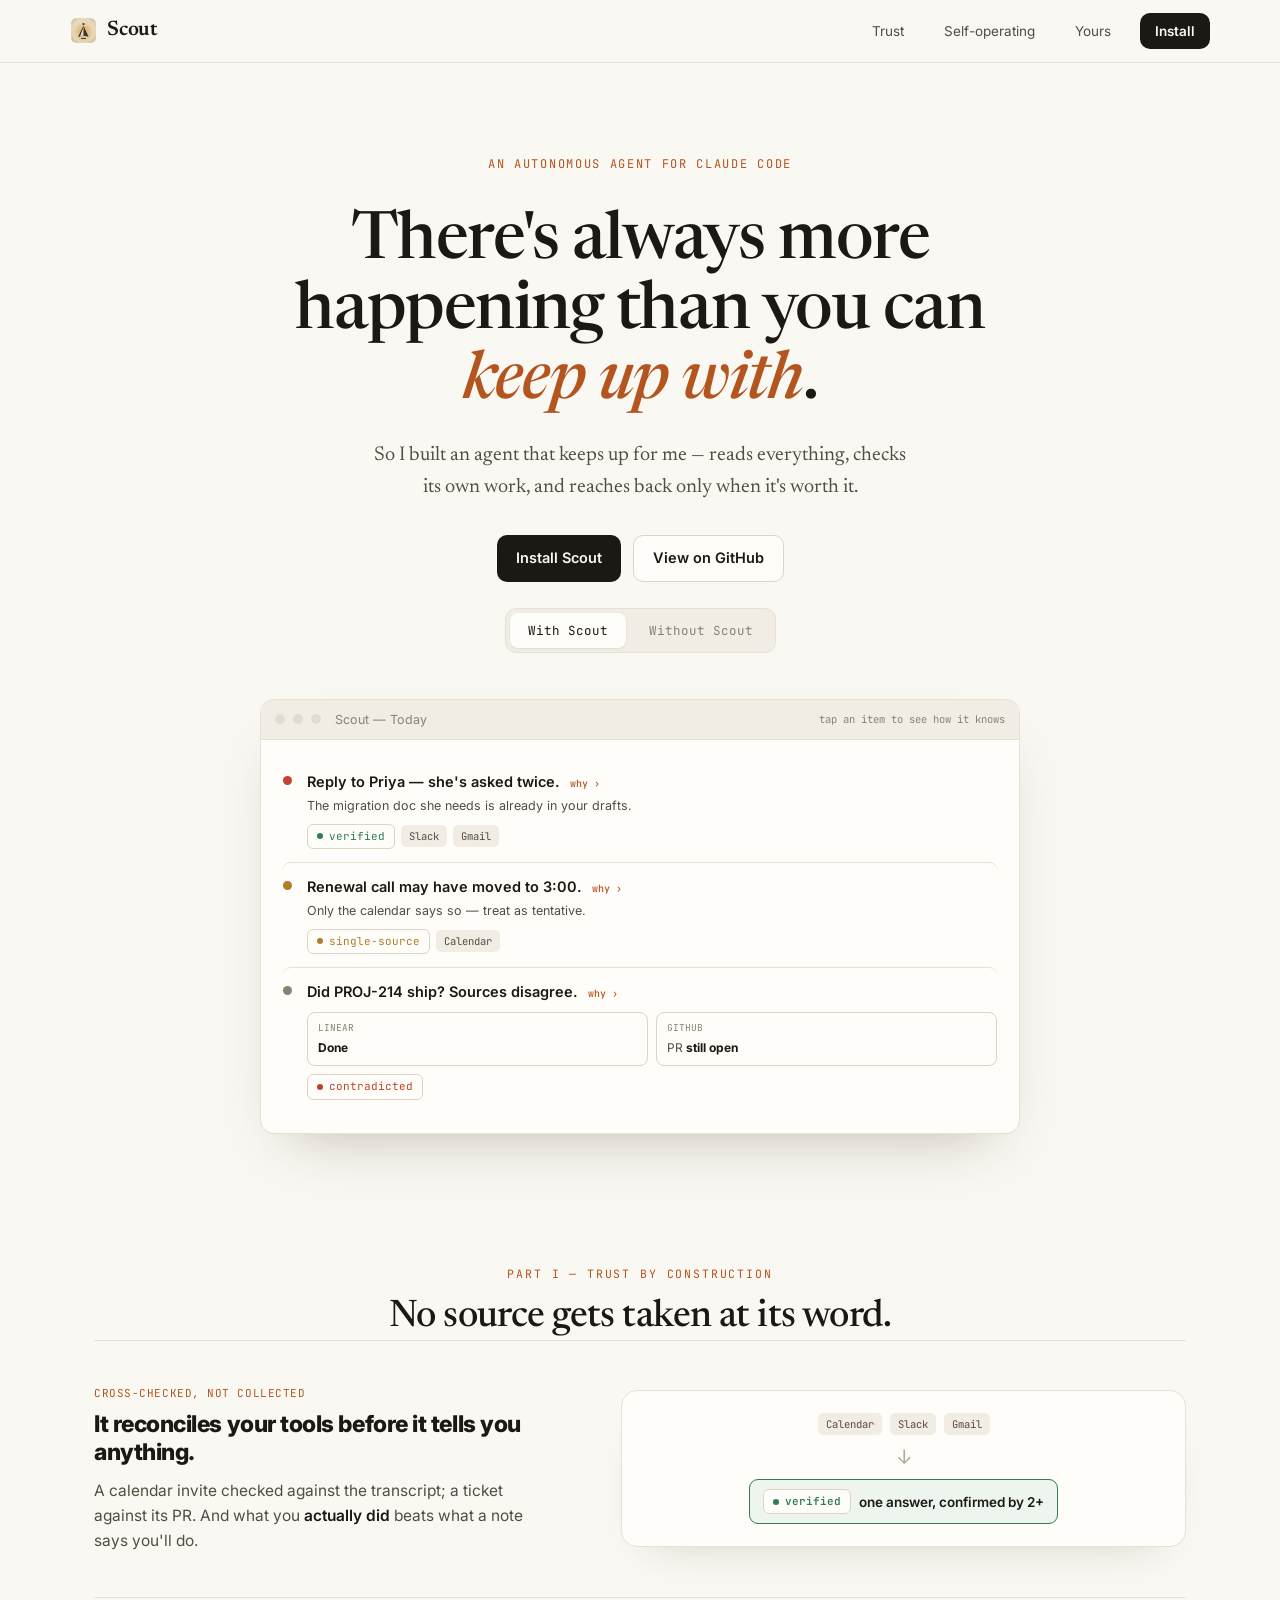
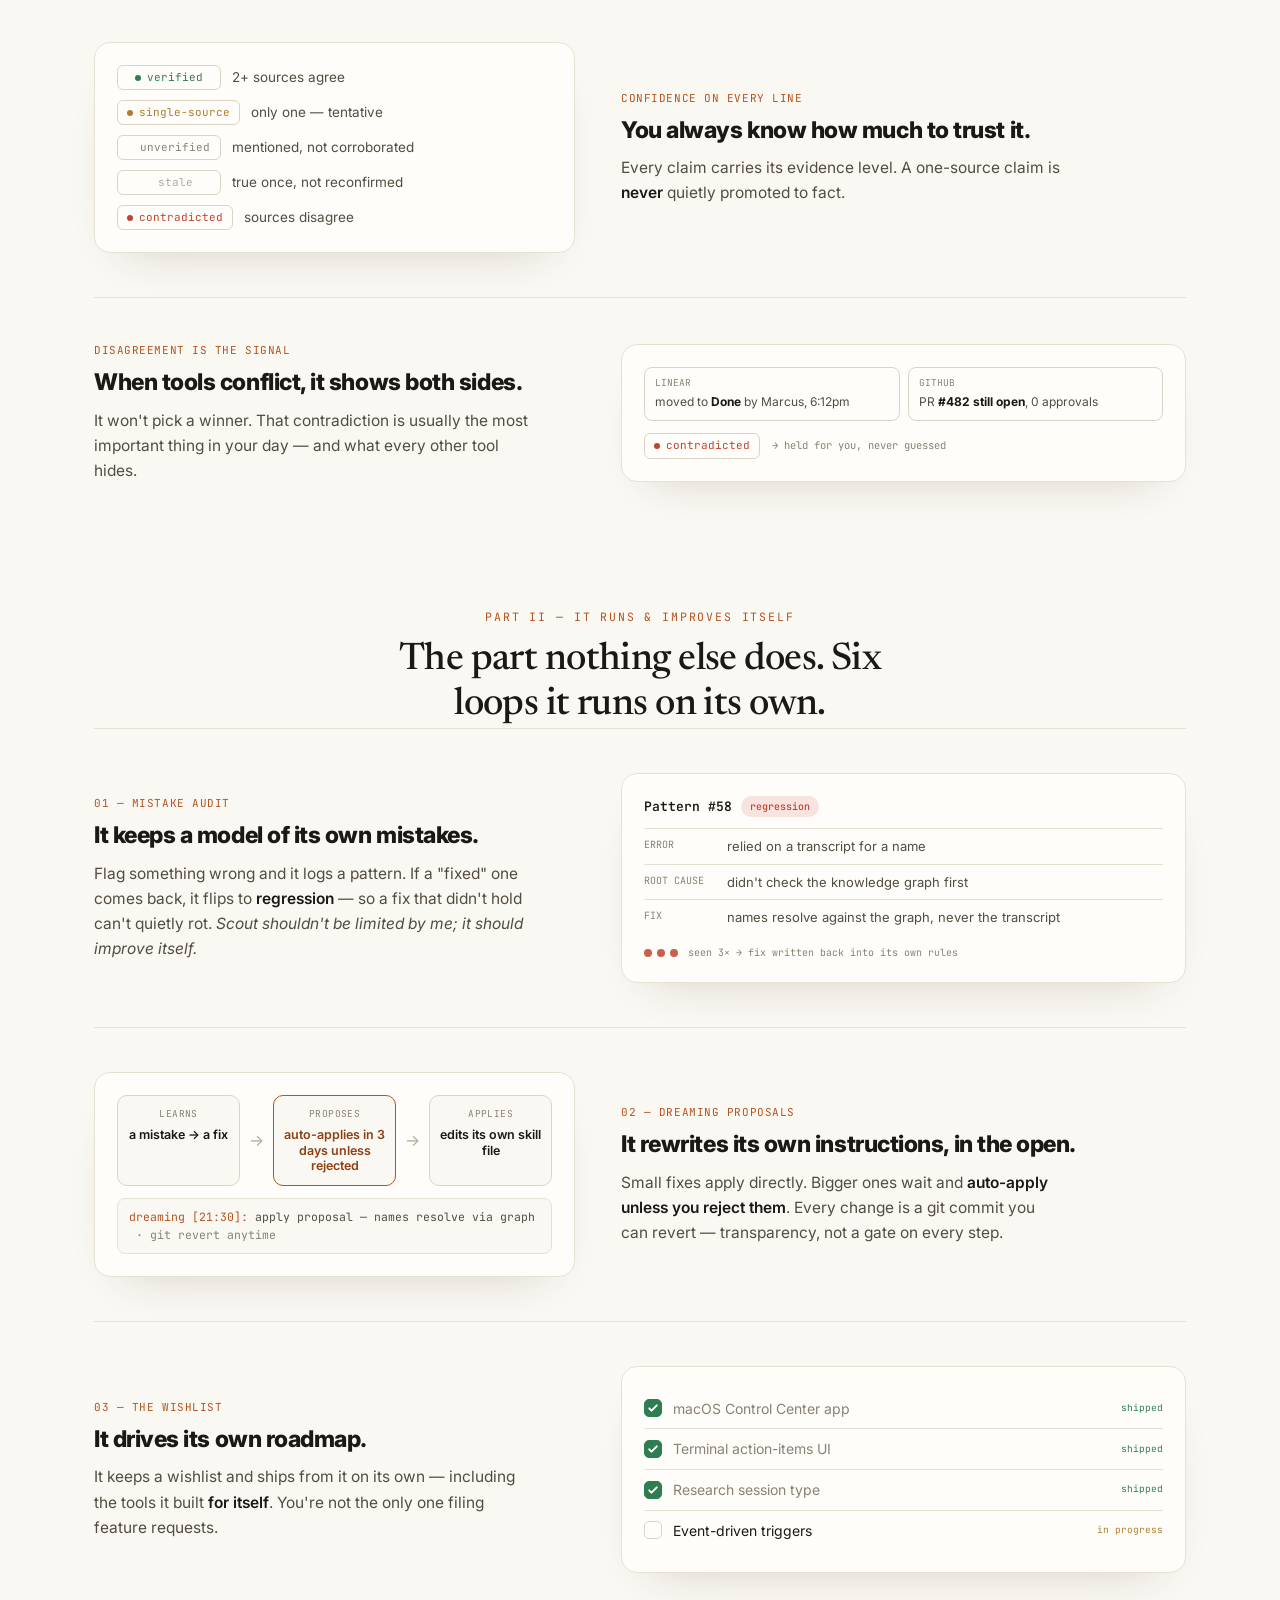
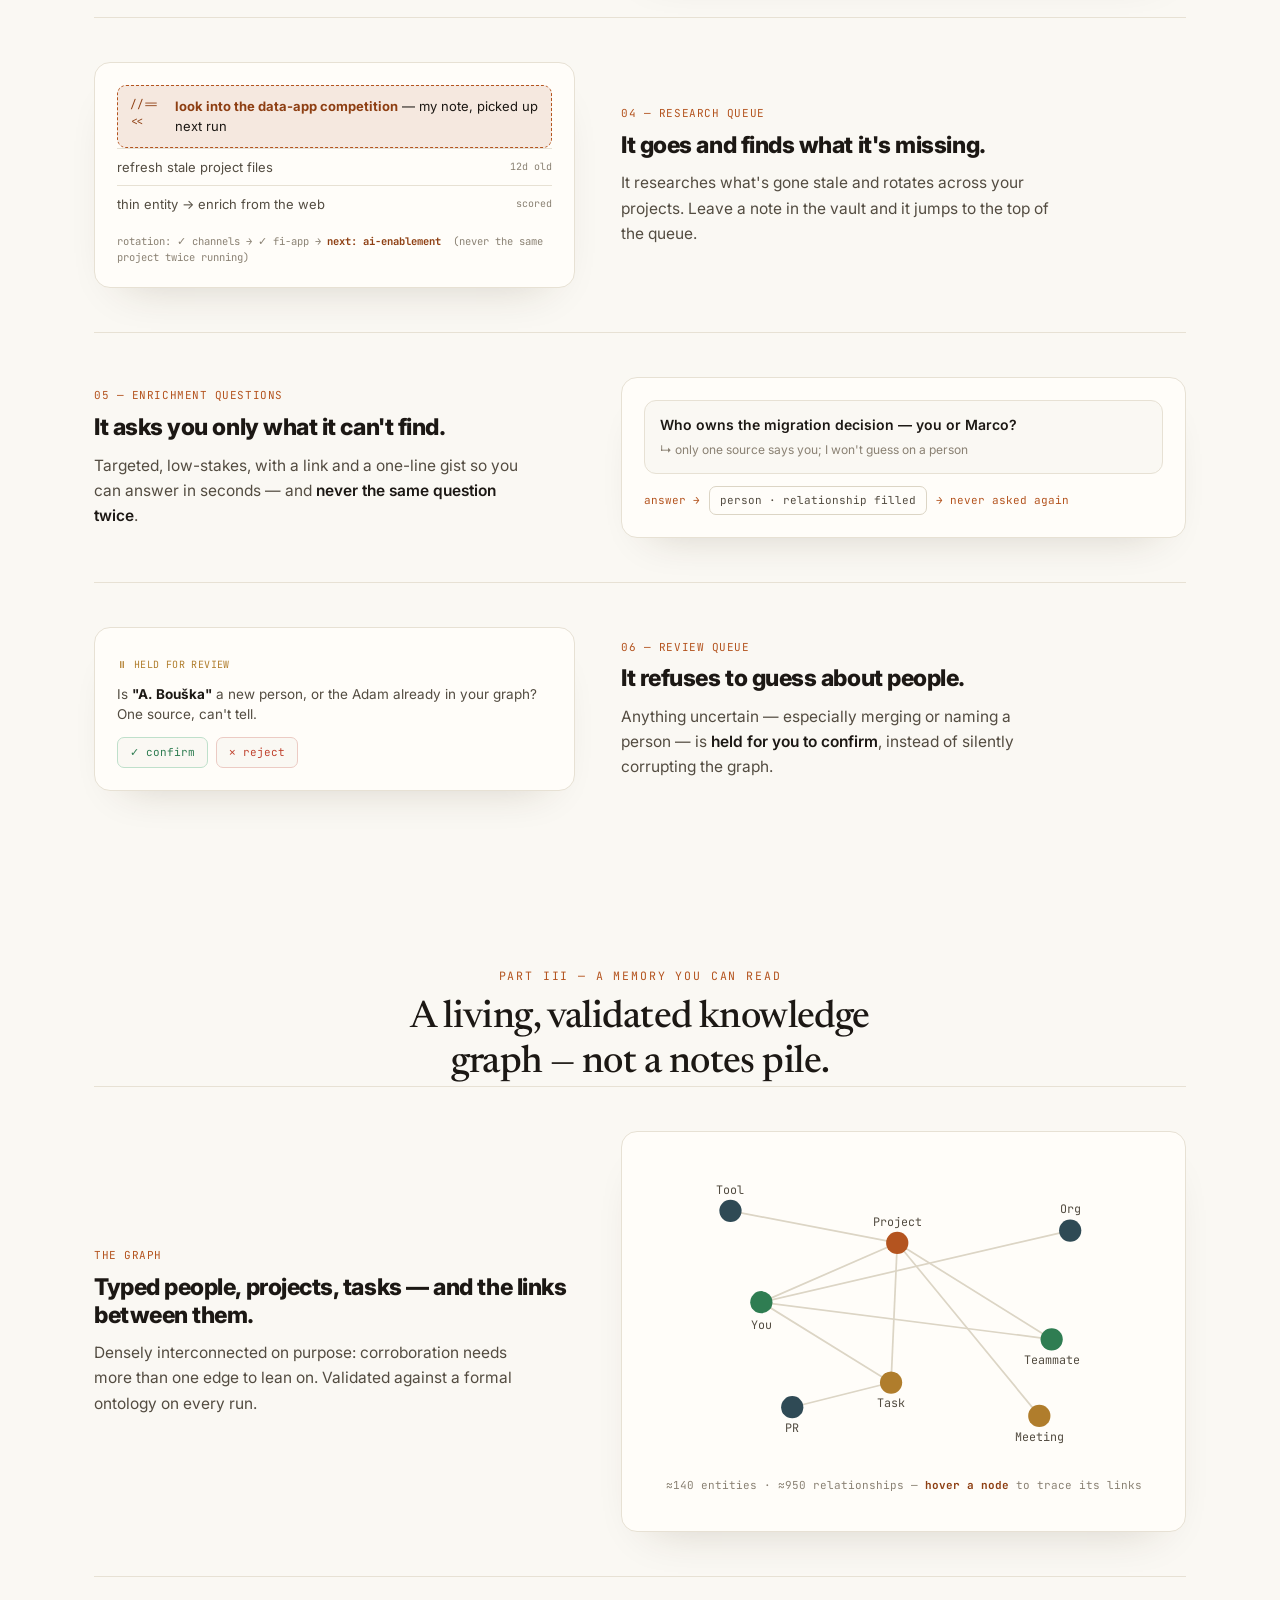
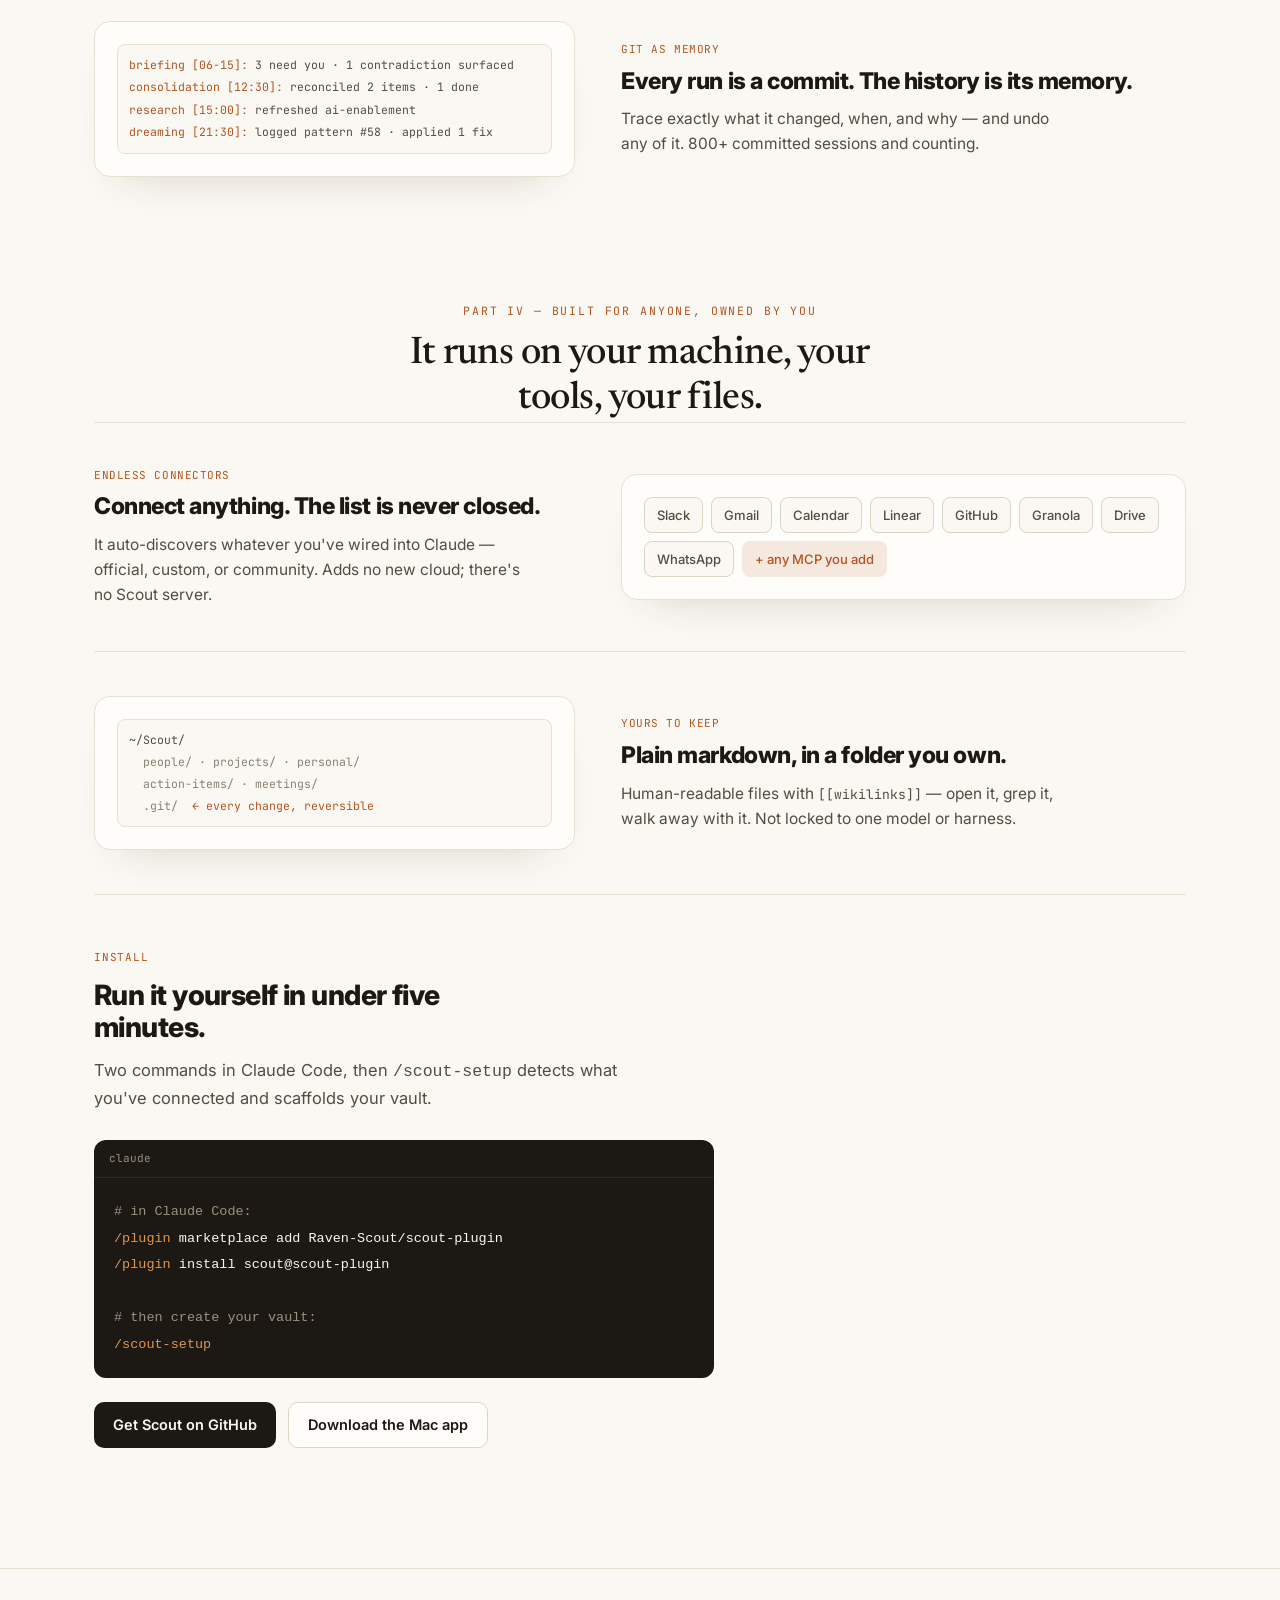
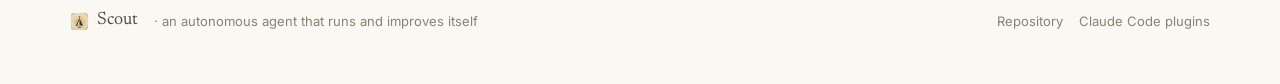
==== commit c428f5c5: "fix(landing): add horizontal padding to section content on mobile Section column (.proof > .col) had" ====
--- a/docs/index.html
+++ b/docs/index.html
@@ -19,8 +19,9 @@
 <style>
   /* ---- width / responsiveness: use the screen on laptops, scale visuals up ---- */
   .wrap{max-width:1200px;}
-  .proof > .col{max-width:1140px;}
+  .proof > .col{max-width:1140px;padding-left:24px;padding-right:24px;}
   .hero .win{max-width:960px;}
+  @media (max-width:640px){ .proof > .col{padding-left:20px;padding-right:20px;} .partlabel{padding-top:54px;} }
   @media (min-width:1080px){
     .vrow{grid-template-columns:0.88fr 1.12fr;gap:68px;padding:56px 0;}
     .vvis{padding:32px;}
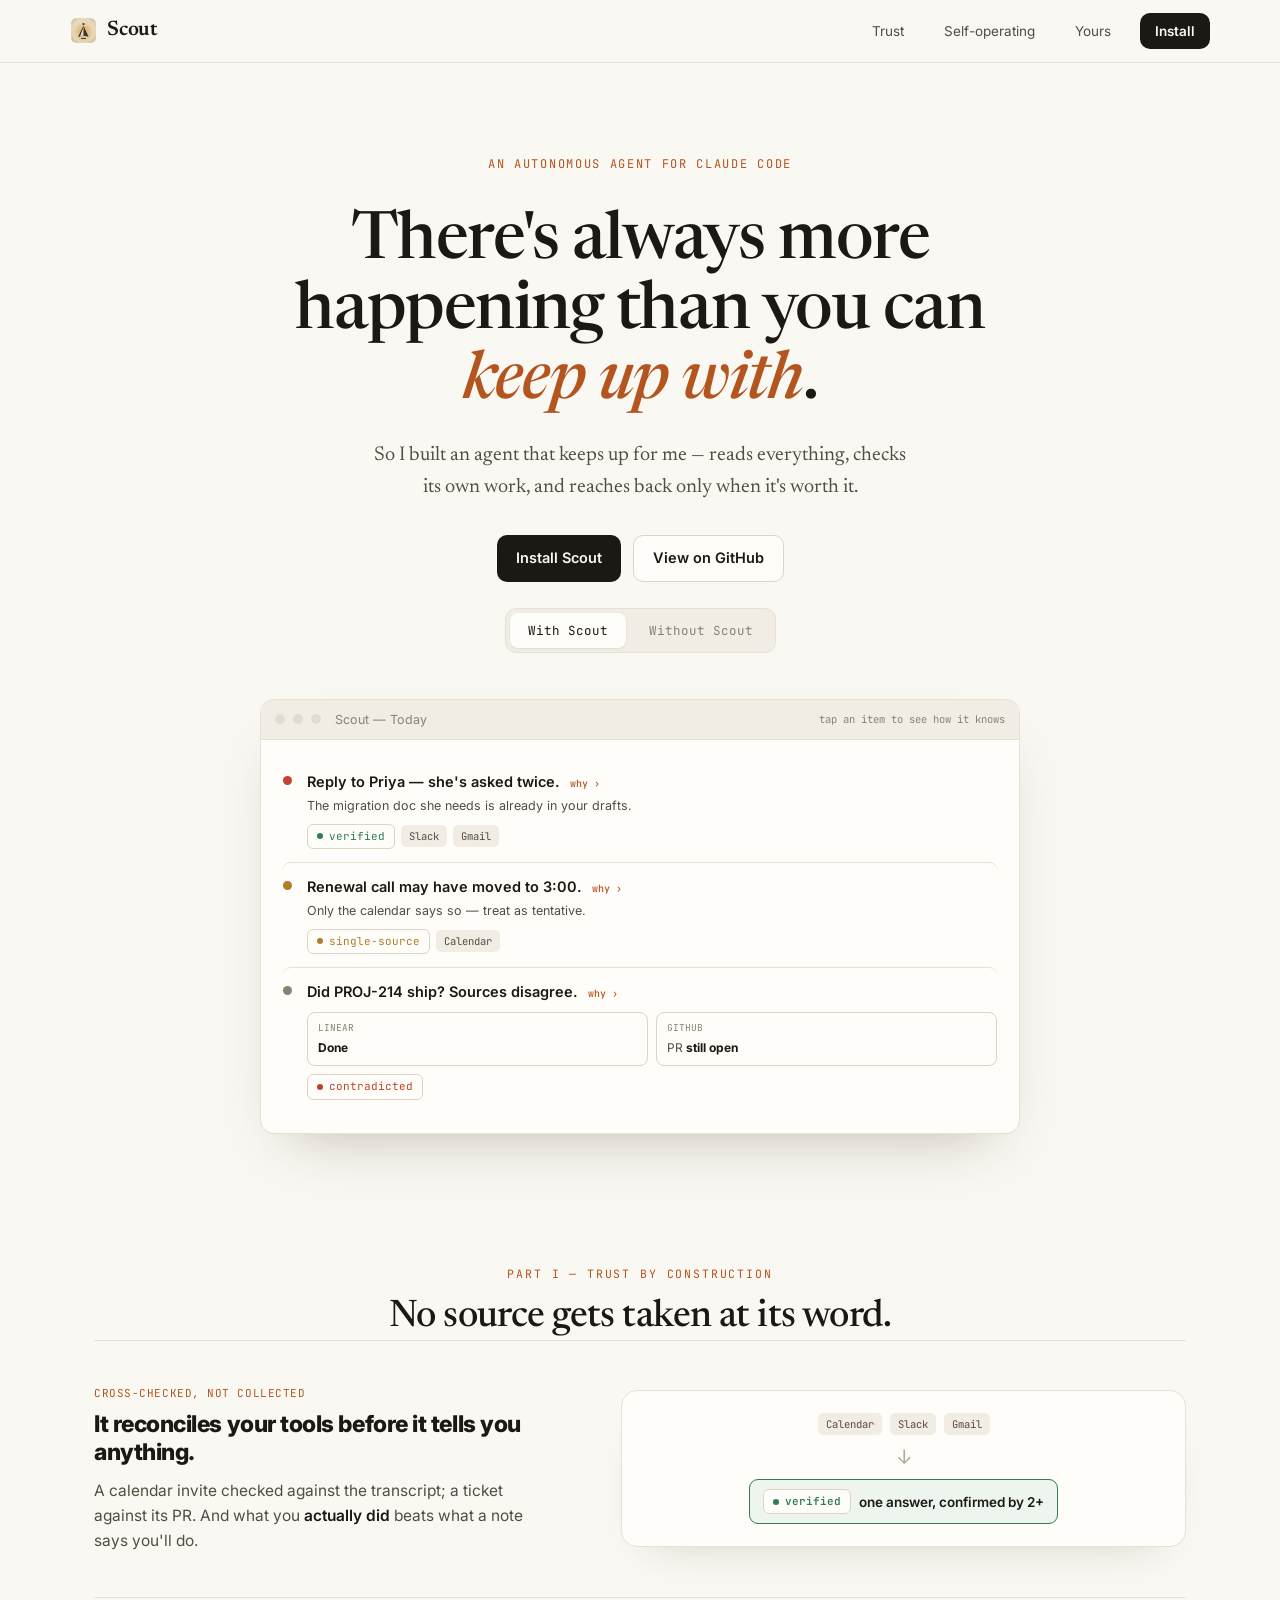
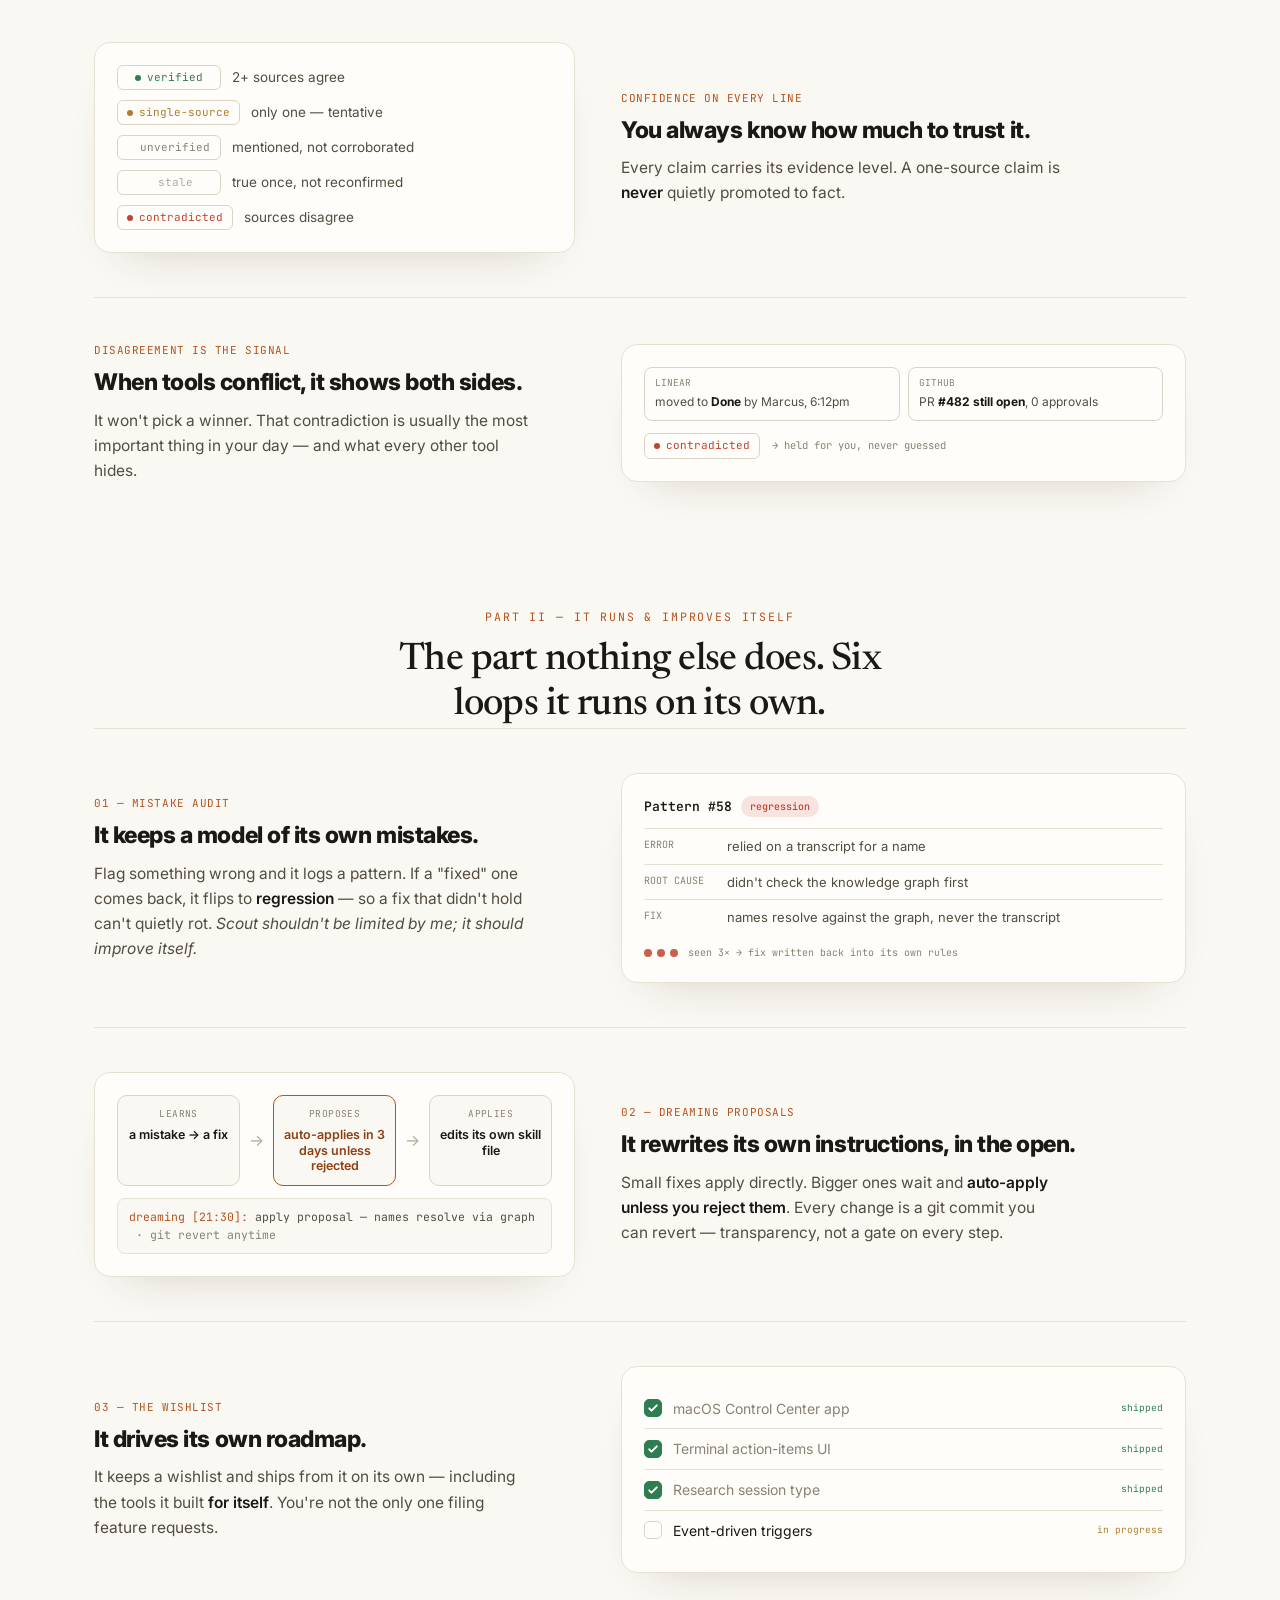
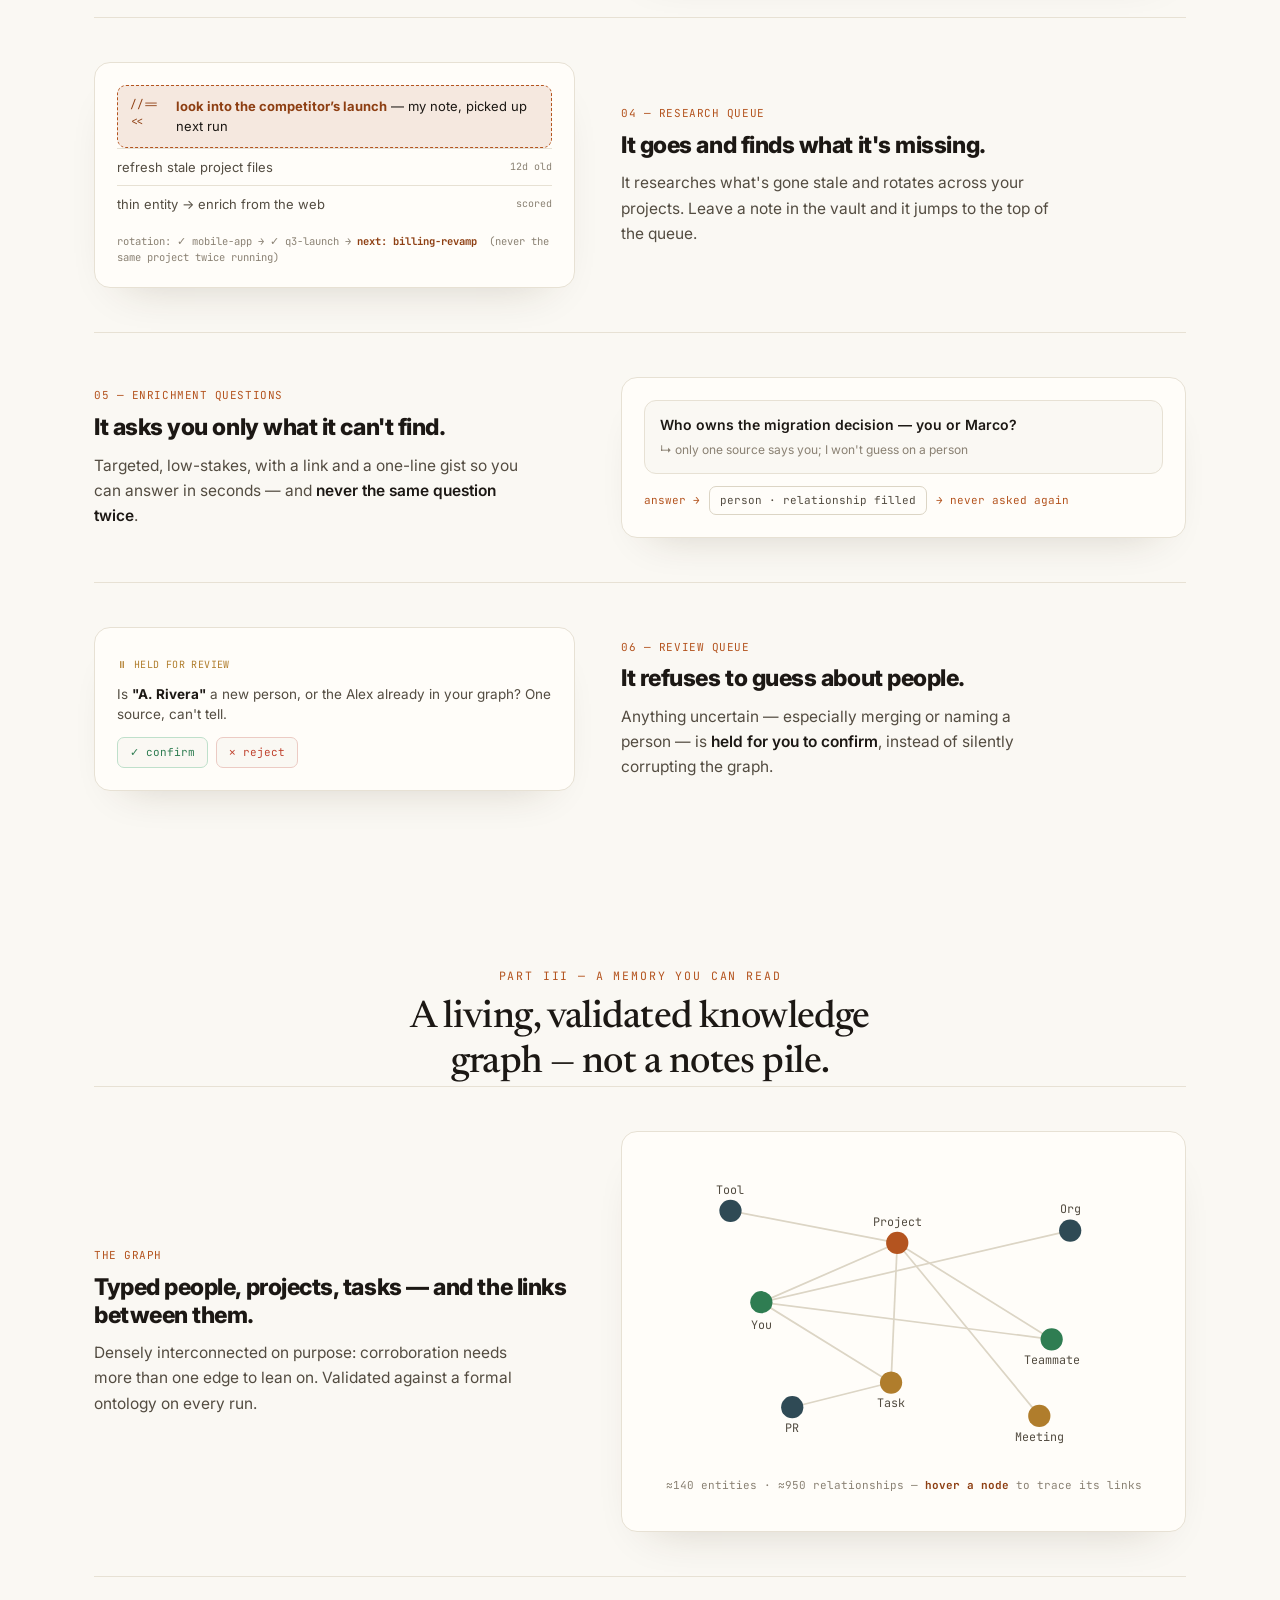
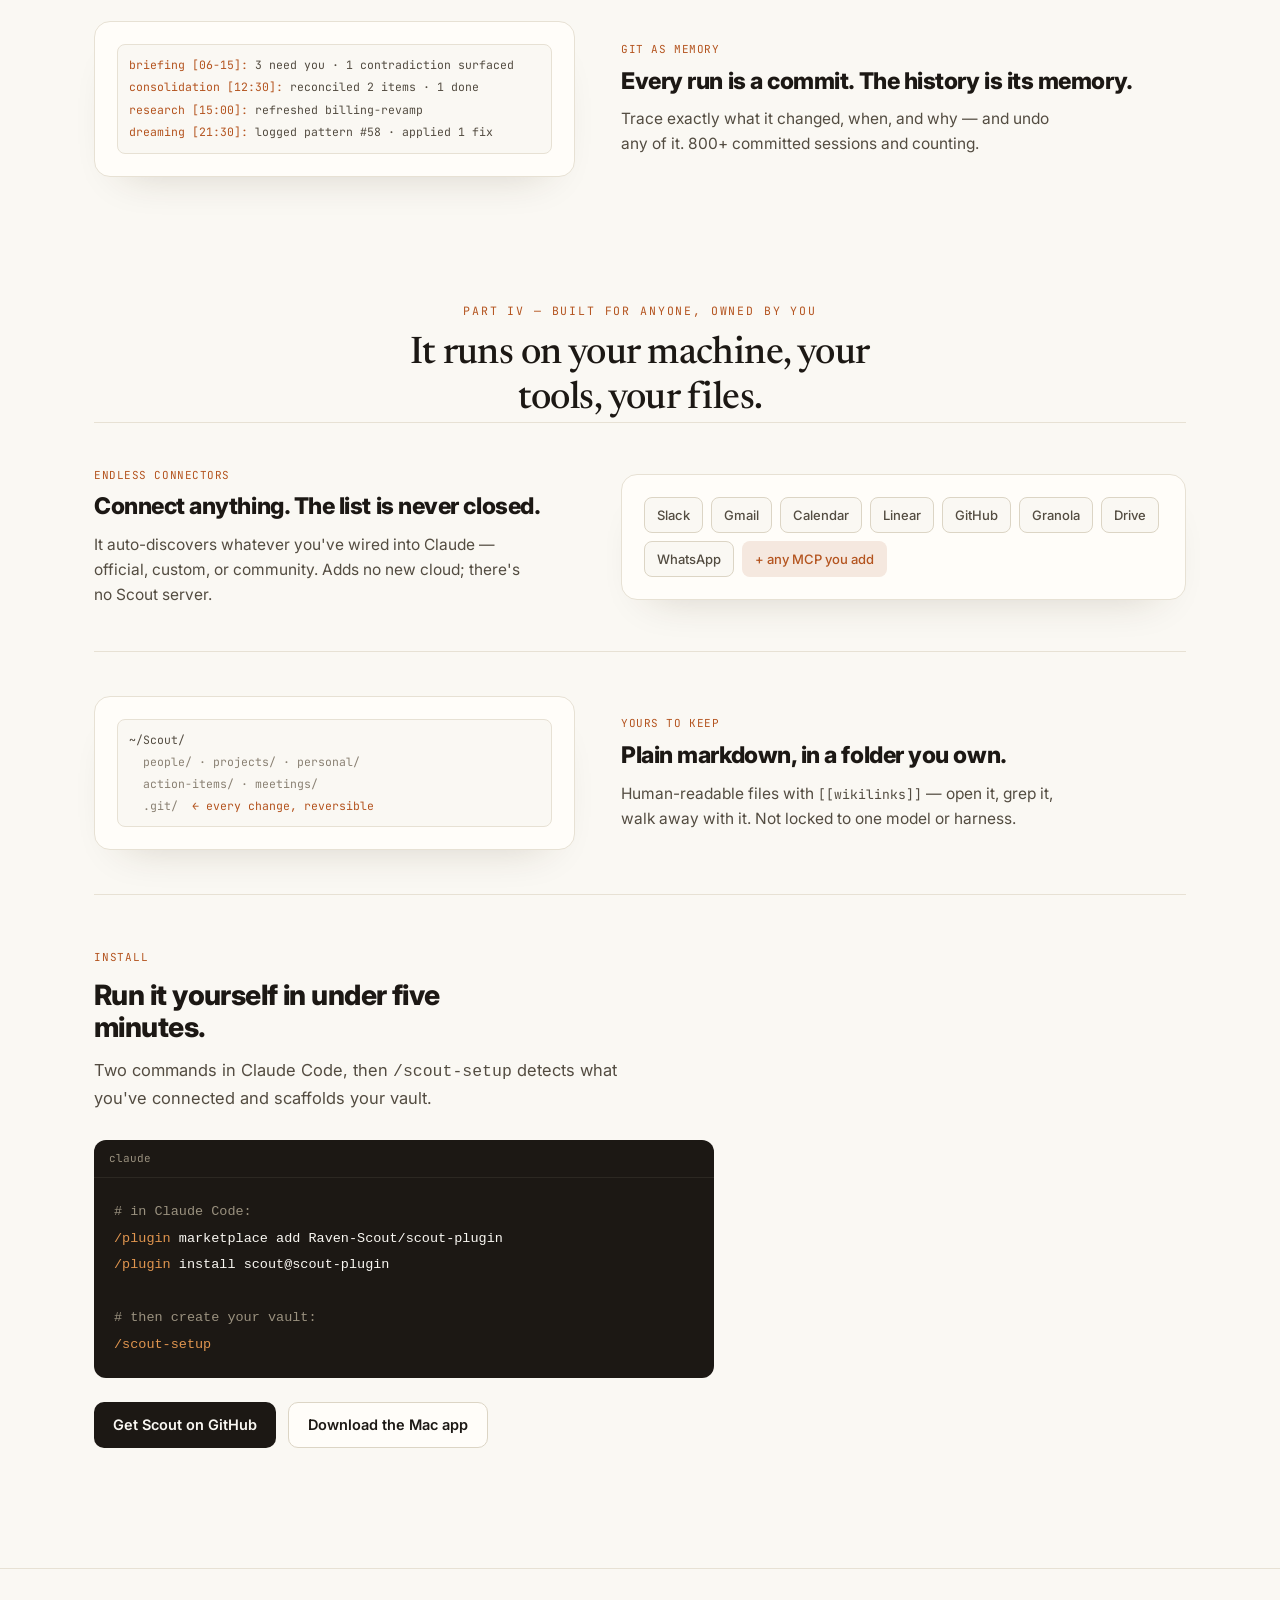
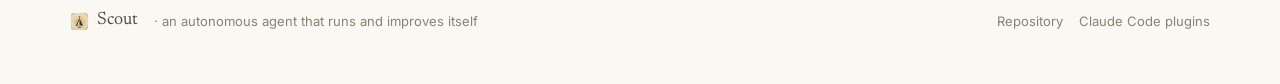
==== commit ceb4ca23: "fix(landing): scrub real vault project/person names from the public page PRIVACY: the research queue" ====
--- a/docs/index.html
+++ b/docs/index.html
@@ -310,10 +310,10 @@
     <div class="vrow flip">
       <div class="vtext reveal"><p class="sysnum">04 — Research queue</p><h3>It goes and finds what it's missing.</h3><p>It researches what's gone stale and rotates across your projects. Leave a note in the vault and it jumps to the top of the queue.</p></div>
       <div class="vvis reveal"><div class="q">
-        <div class="pin"><span class="mono">//==&lt;&lt;</span><span class="x"><b>look into the data-app competition</b> — my note, picked up next run</span></div>
+        <div class="pin"><span class="mono">//==&lt;&lt;</span><span class="x"><b>look into the competitor’s launch</b> — my note, picked up next run</span></div>
         <div class="row"><span>refresh stale project files</span><span class="age">12d old</span></div>
         <div class="row"><span>thin entity → enrich from the web</span><span class="age">scored</span></div>
-        <div class="rot">rotation: ✓ channels → ✓ fi-app → <b style="color:var(--acc-2)">next: ai-enablement</b> &nbsp;(never the same project twice running)</div>
+        <div class="rot">rotation: ✓ mobile-app → ✓ q3-launch → <b style="color:var(--acc-2)">next: billing-revamp</b> &nbsp;(never the same project twice running)</div>
       </div></div>
     </div>
 
@@ -329,7 +329,7 @@
       <div class="vtext reveal"><p class="sysnum">06 — Review queue</p><h3>It refuses to guess about people.</h3><p>Anything uncertain — especially merging or naming a person — is <b>held for you to confirm</b>, instead of silently corrupting the graph.</p></div>
       <div class="vvis reveal"><div class="held">
         <span class="lbl">⏸ held for review</span>
-        <div class="claim">Is <b>"A. Bouška"</b> a new person, or the Adam already in your graph? One source, can't tell.</div>
+        <div class="claim">Is <b>"A. Rivera"</b> a new person, or the Alex already in your graph? One source, can't tell.</div>
         <div class="acts"><span class="a y">✓ confirm</span><span class="a n">✕ reject</span></div>
       </div></div>
     </div>
@@ -372,7 +372,7 @@
       <div class="vvis reveal"><div class="commit" style="margin-top:0;line-height:1.95;">
         <div><span class="h">briefing [06-15]:</span> 3 need you · 1 contradiction surfaced</div>
         <div><span class="h">consolidation [12:30]:</span> reconciled 2 items · 1 done</div>
-        <div><span class="h">research [15:00]:</span> refreshed ai-enablement</div>
+        <div><span class="h">research [15:00]:</span> refreshed billing-revamp</div>
         <div><span class="h">dreaming [21:30]:</span> logged pattern #58 · applied 1 fix</div>
       </div></div>
     </div>
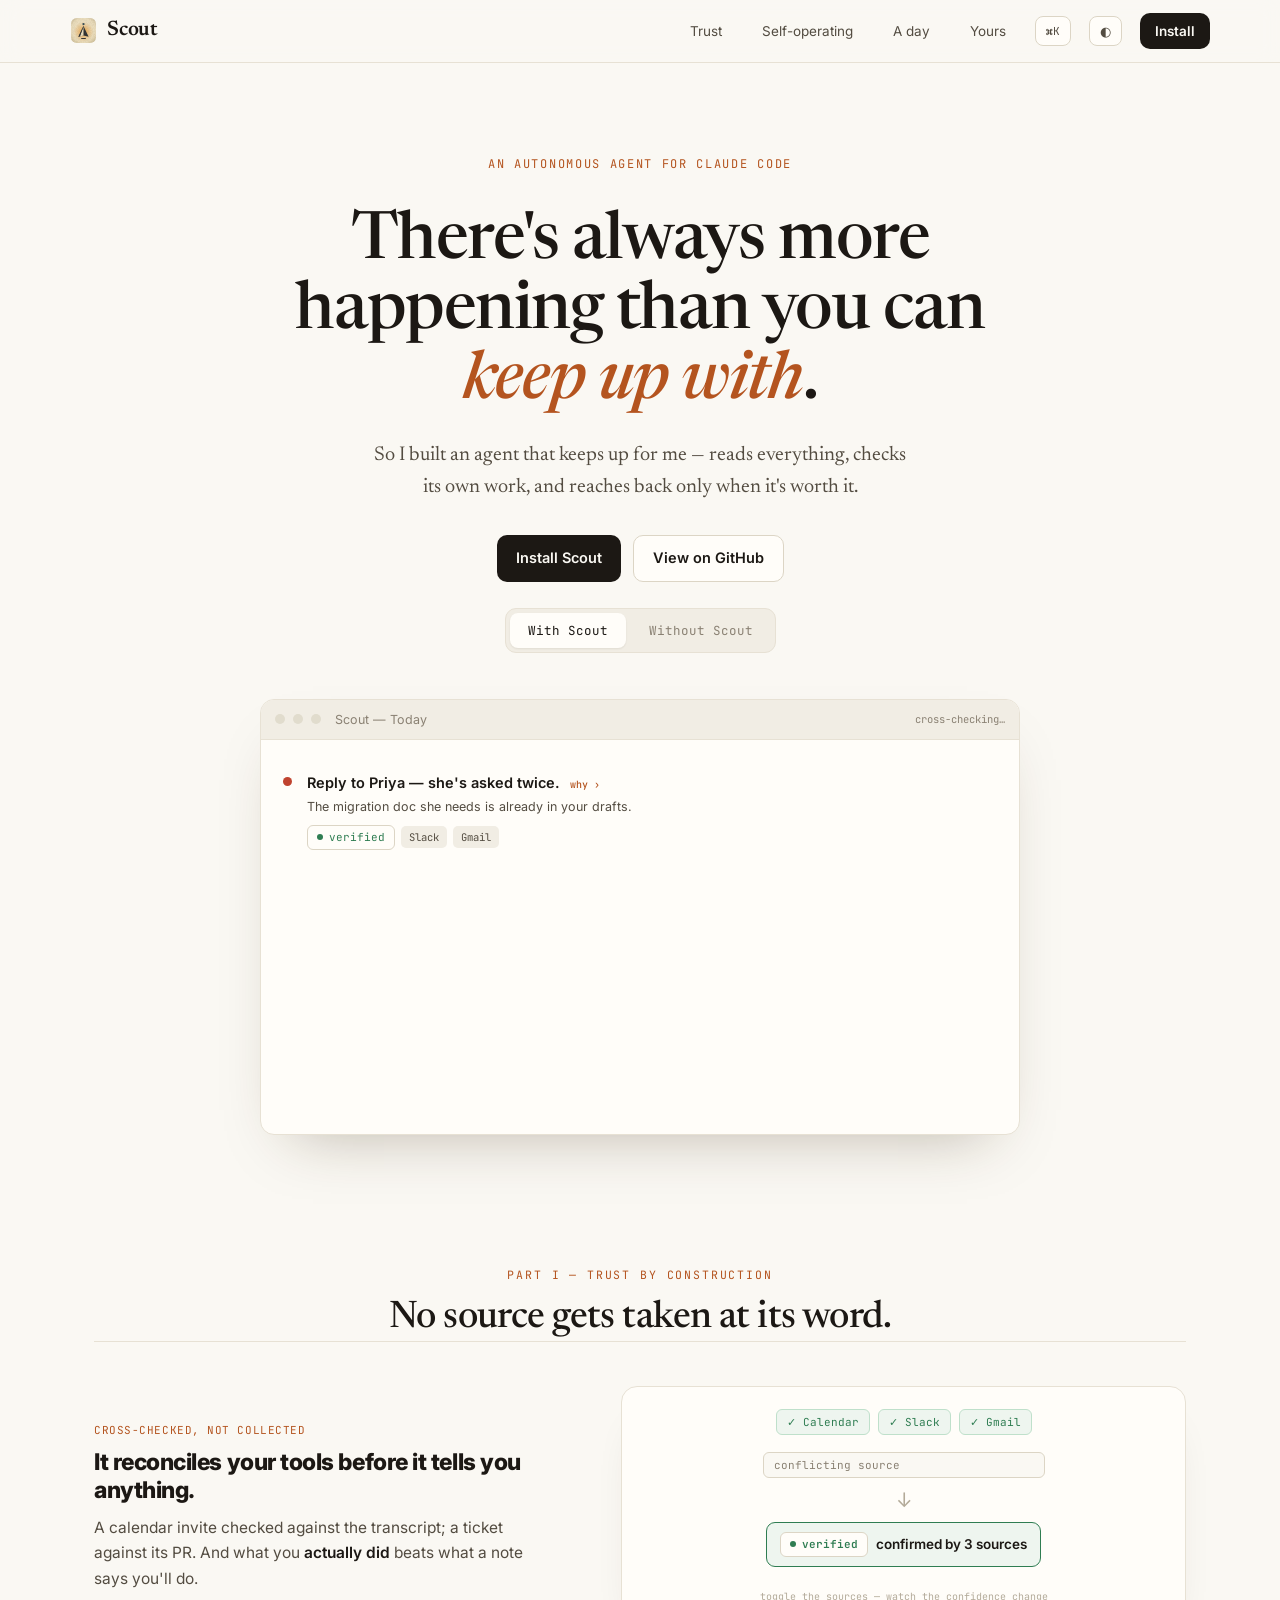
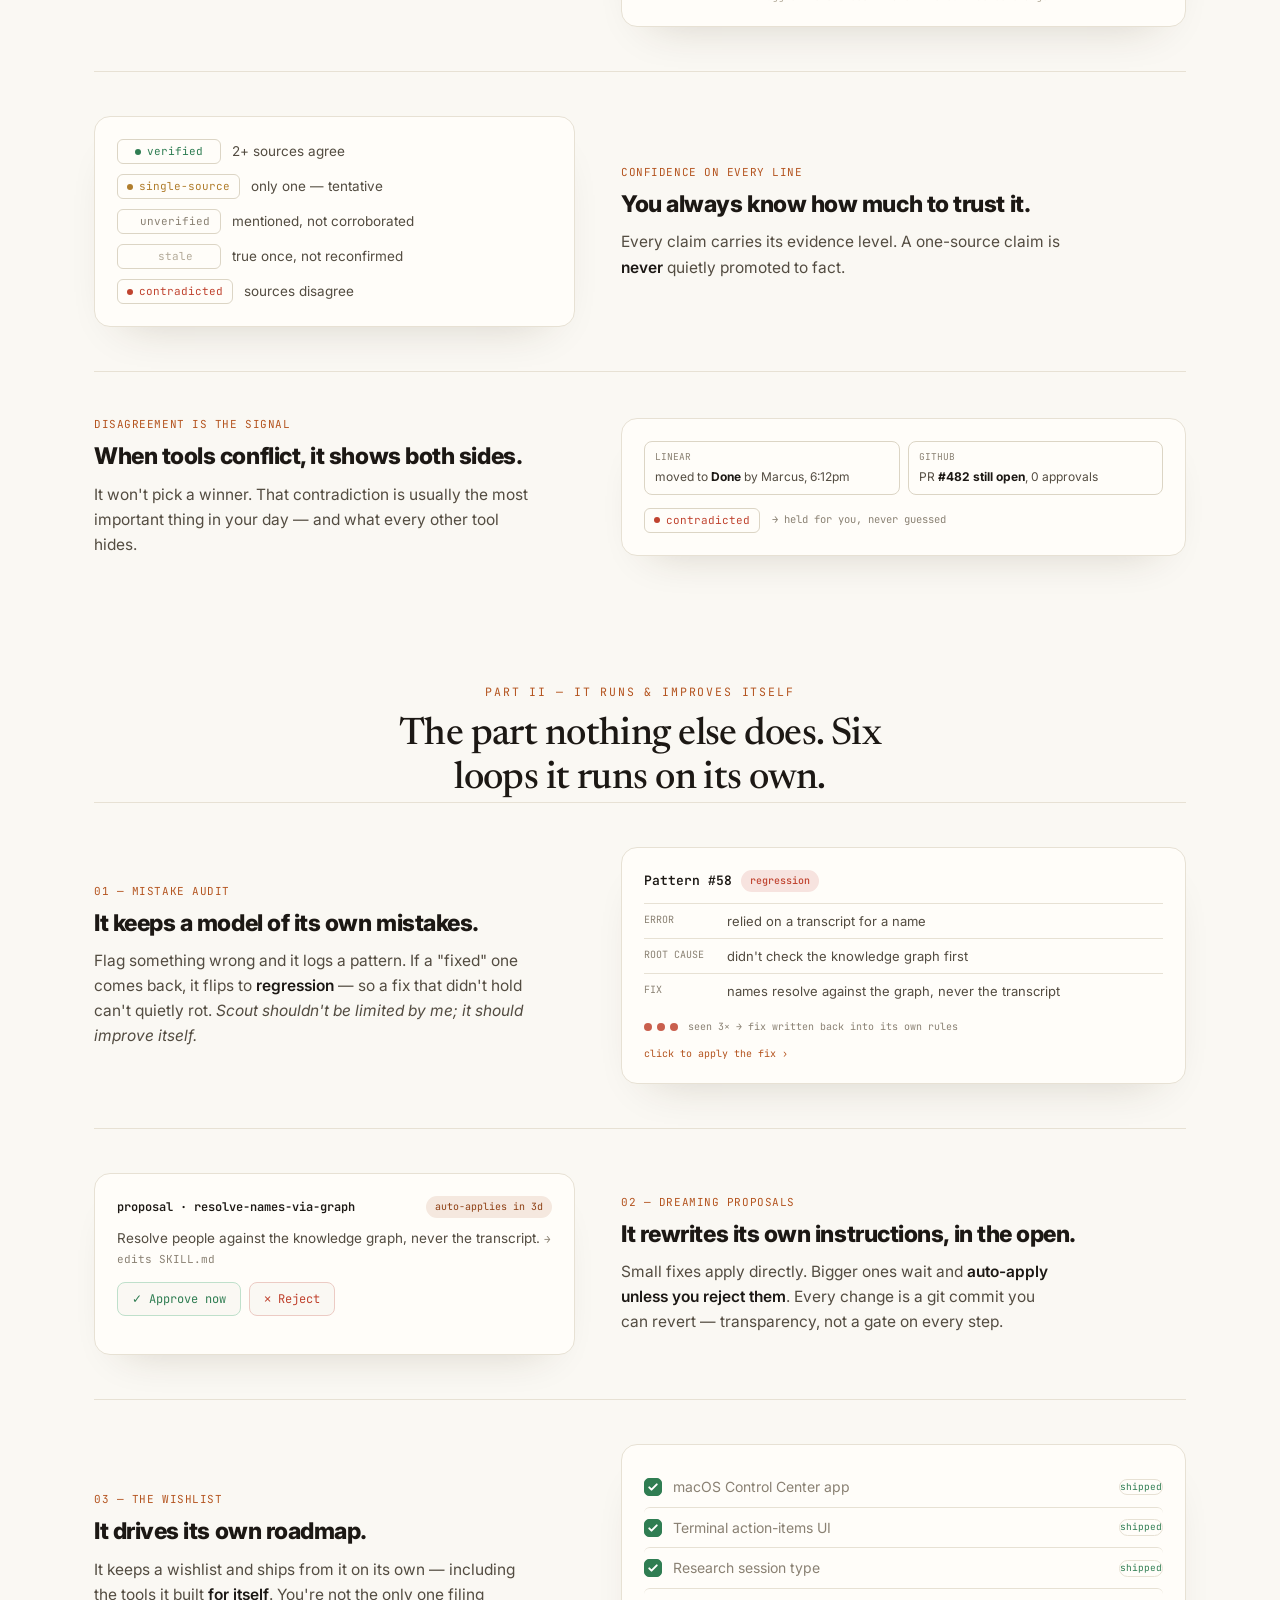
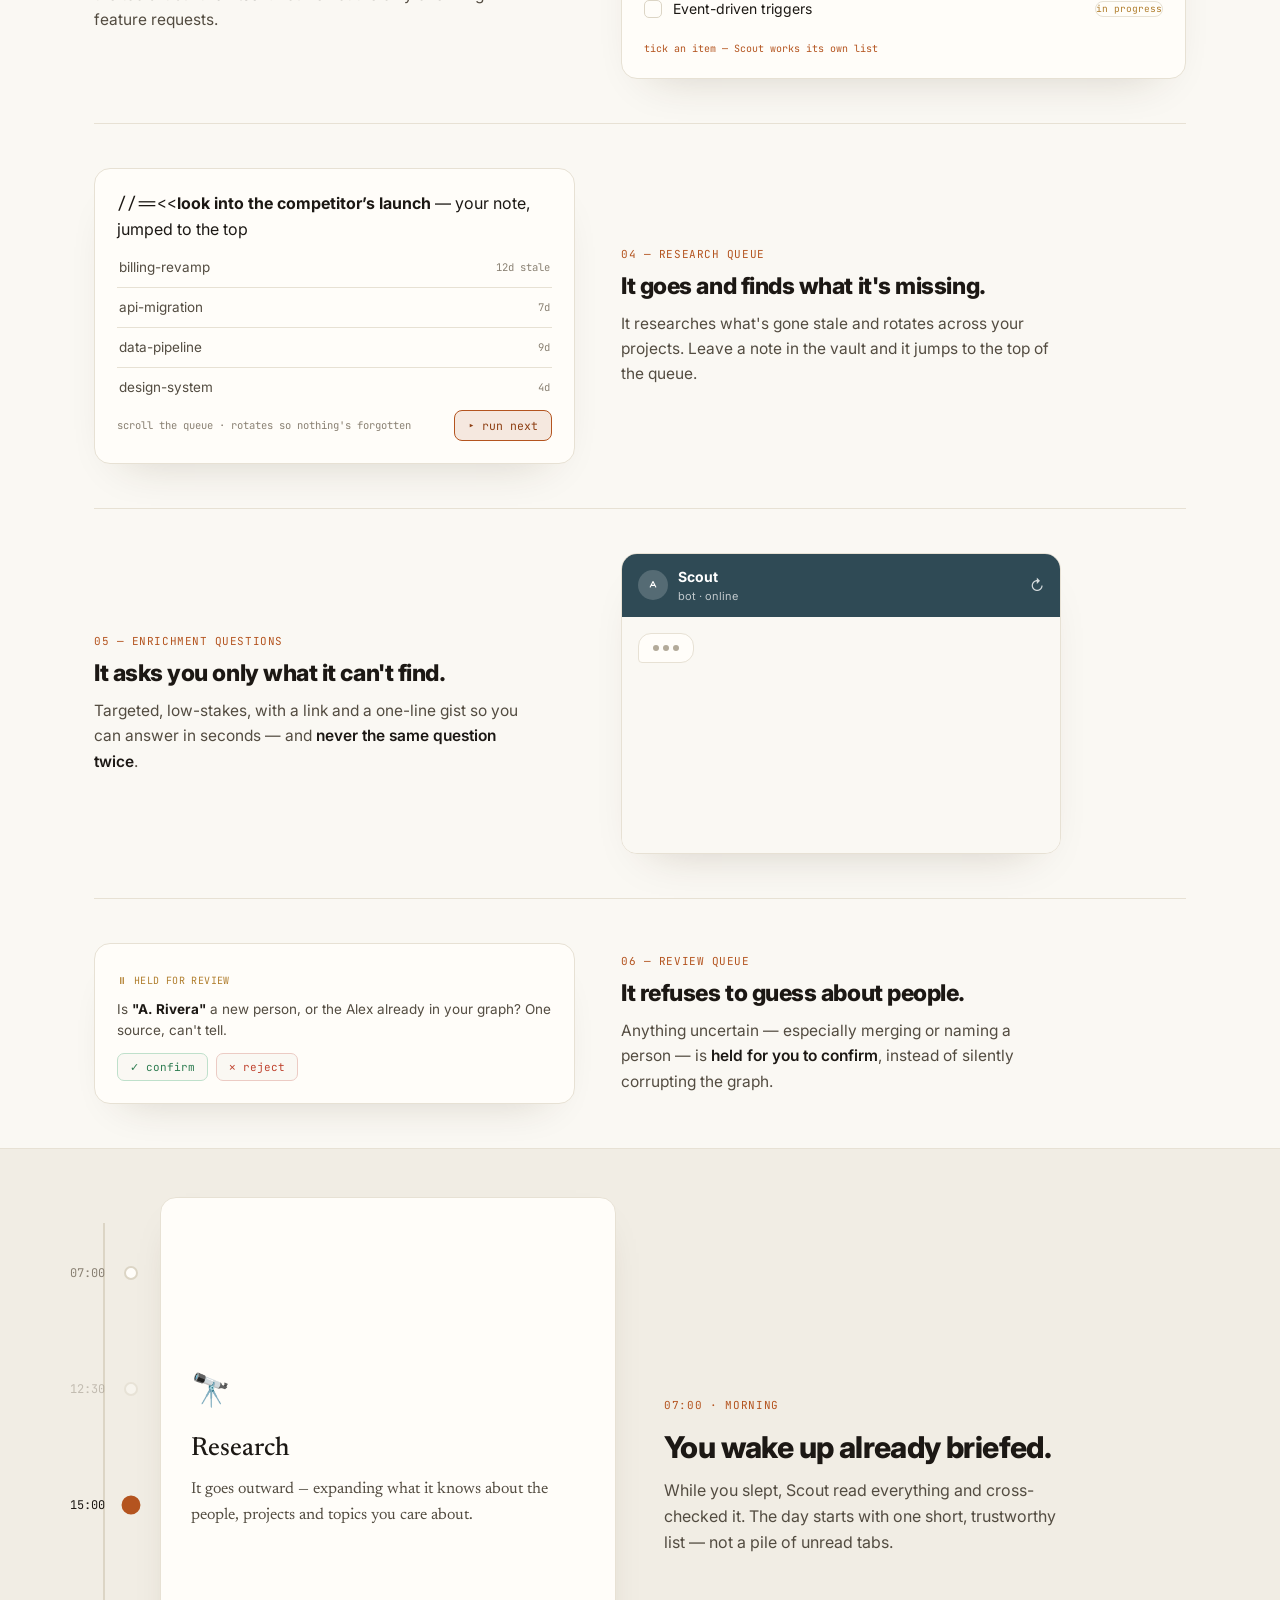
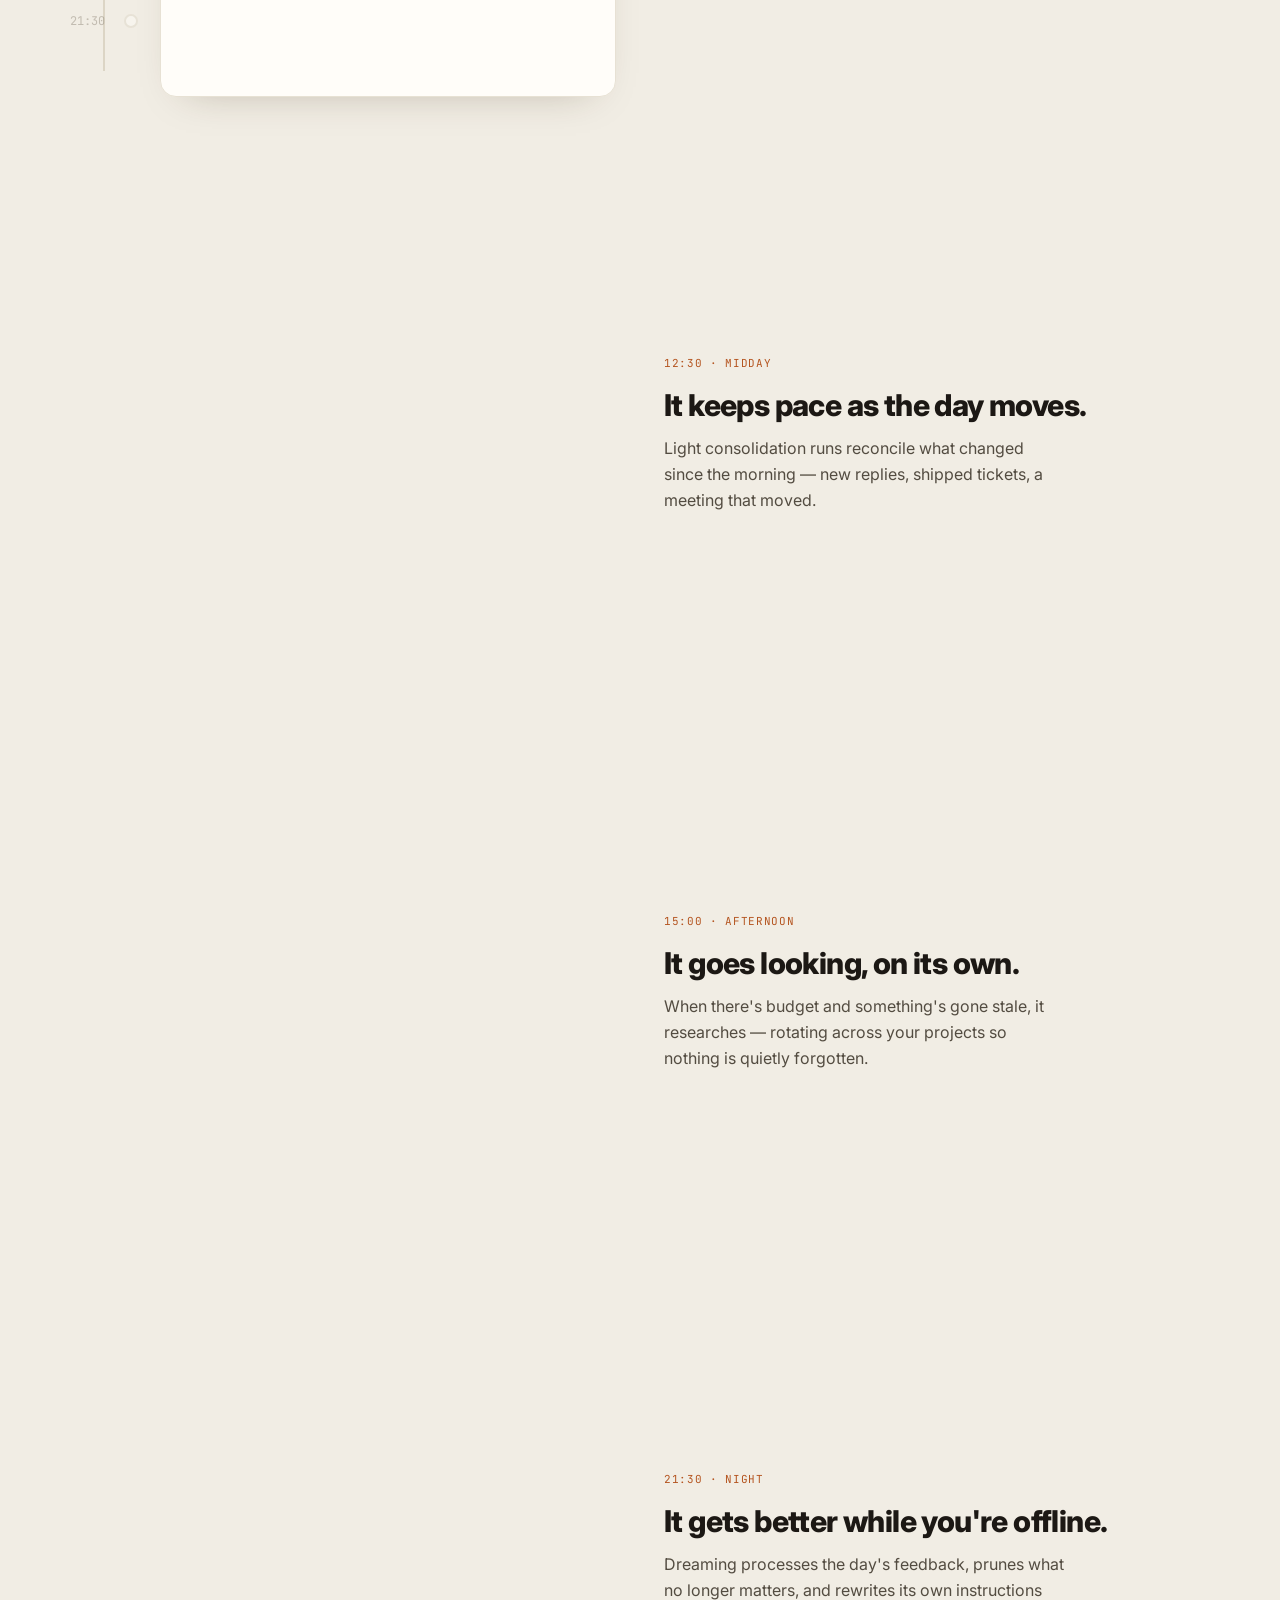
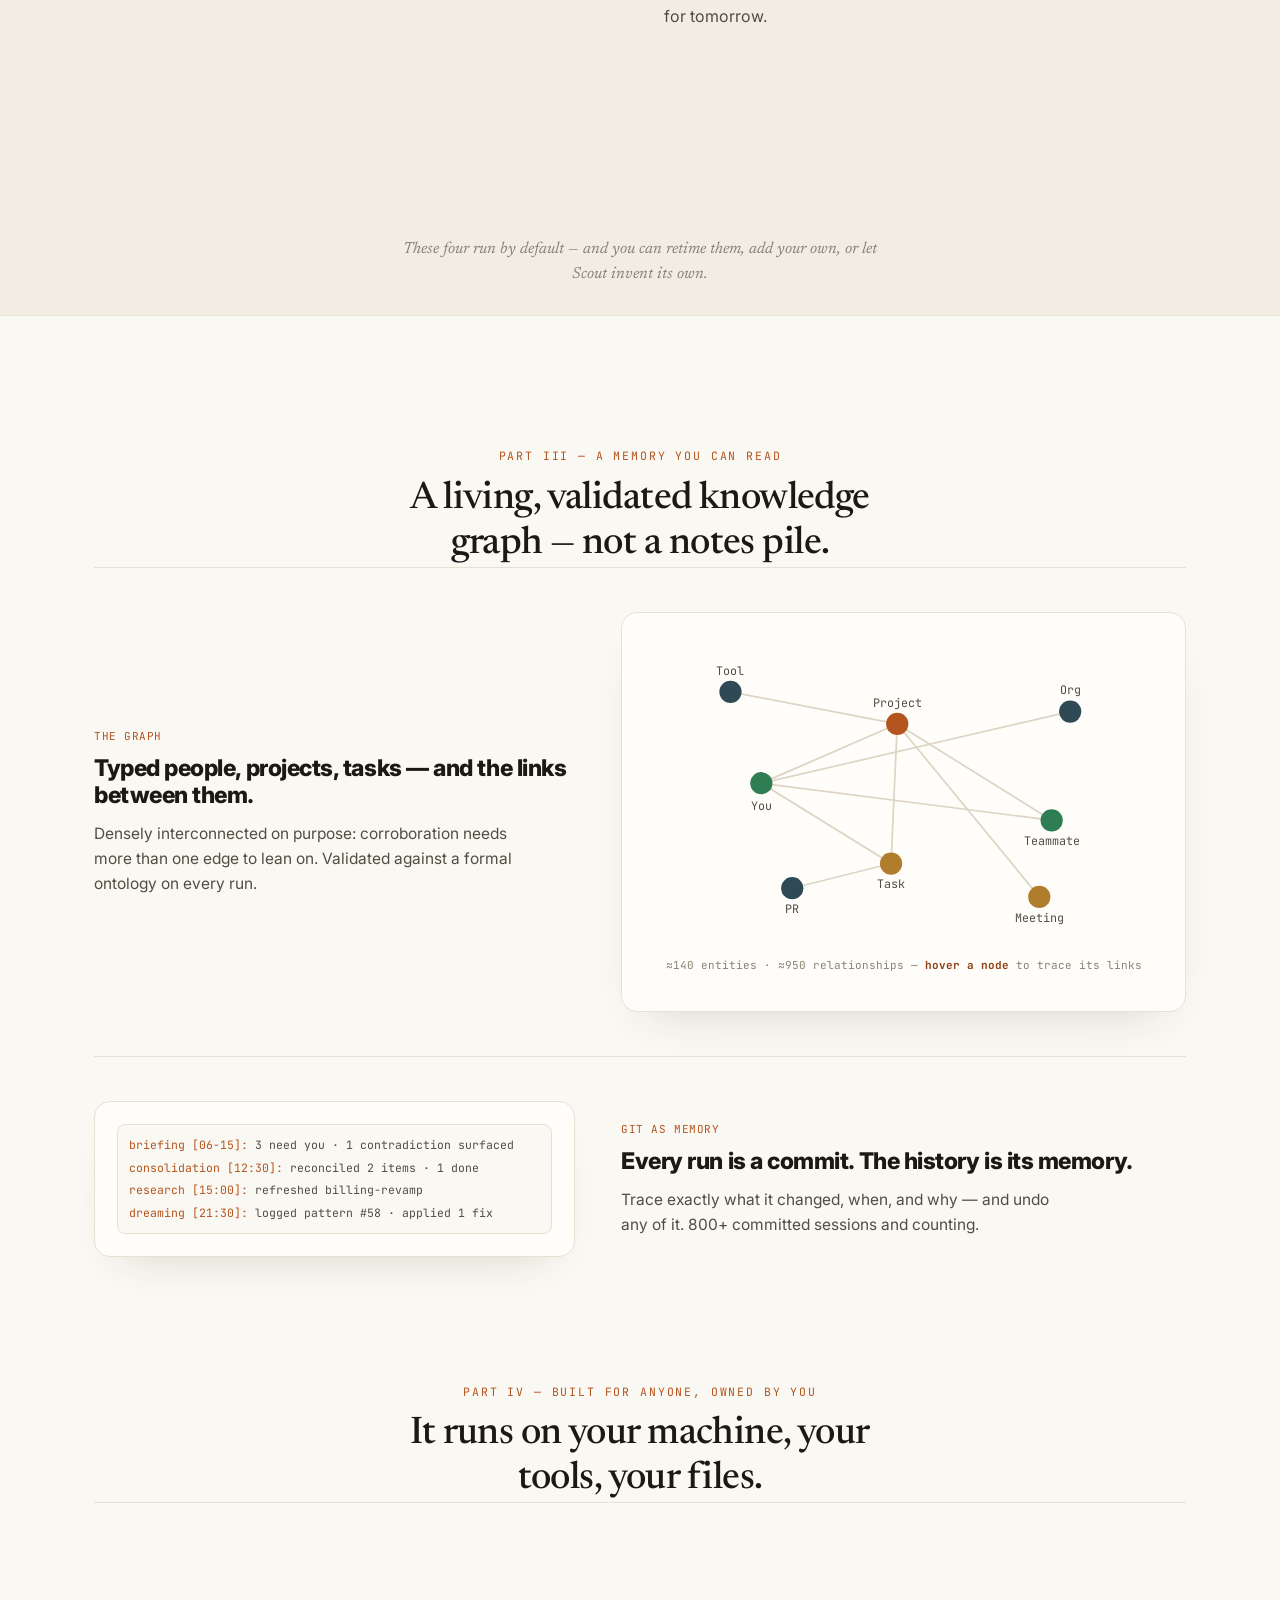
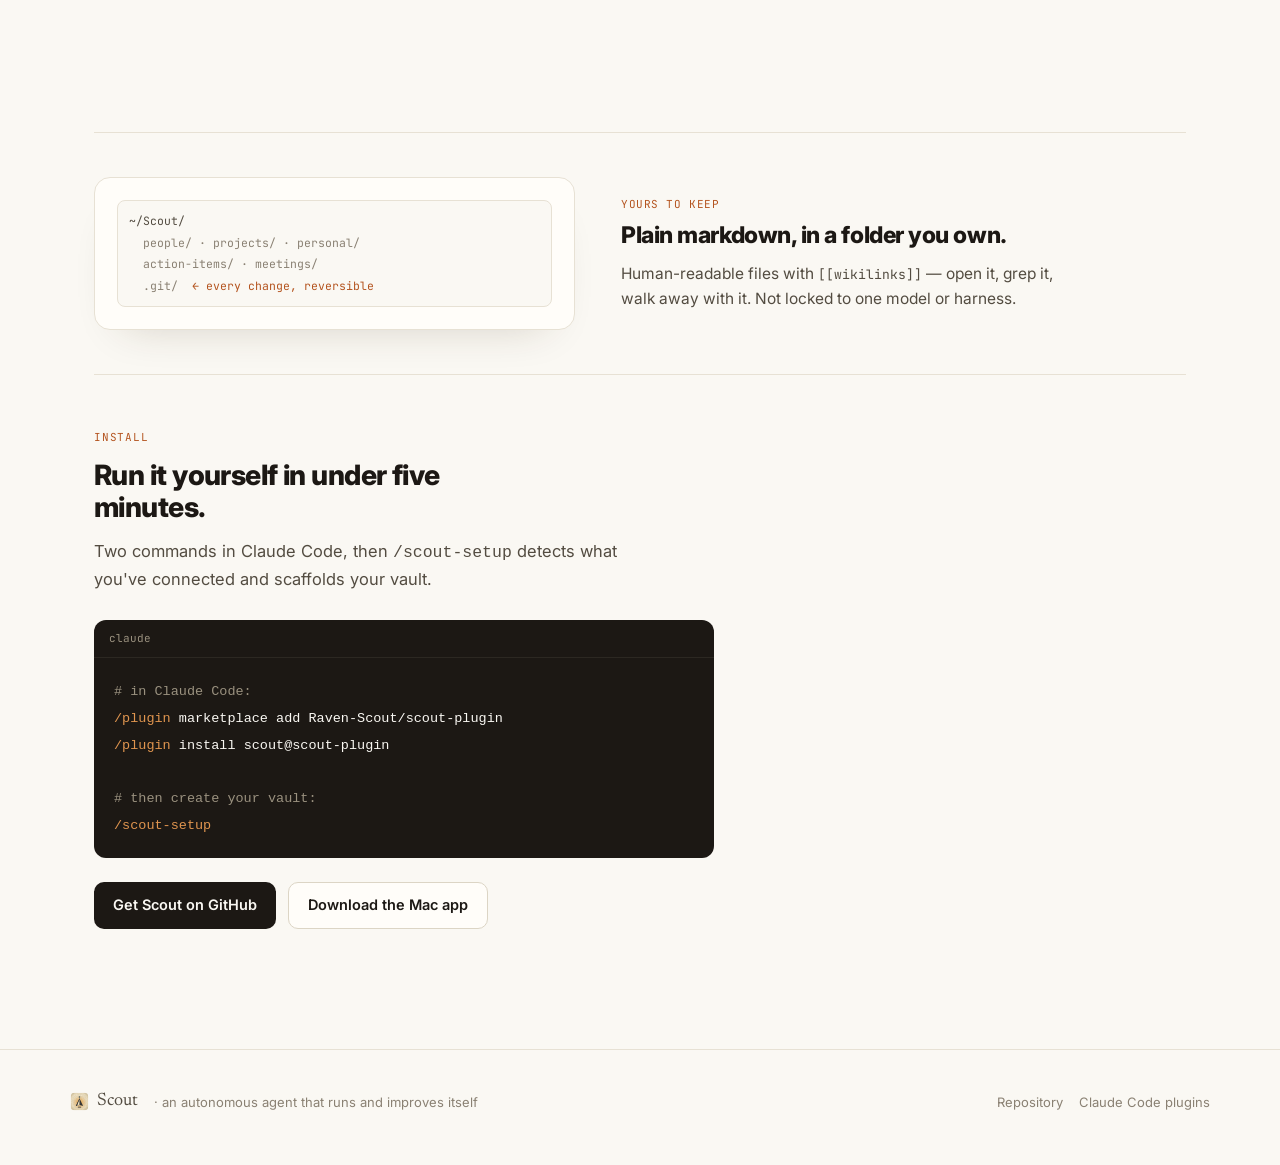
==== commit bf334620: "feat(landing): production — fully interactive page Ships the interactive build: watch-Scout-work her" ====
--- a/docs/index.html
+++ b/docs/index.html
@@ -183,6 +183,129 @@
   .chaos .app .b{position:absolute;top:-8px;right:-8px;min-width:22px;height:22px;border-radius:11px;background:var(--red);color:#fff;font-family:var(--mono);font-size:11px;display:grid;place-items:center;padding:0 5px;}
   .chaos .capx2{font-family:var(--serif);font-style:italic;font-size:15px;color:var(--ink-3);text-align:center;margin-top:20px;}
   @media(max-width:560px){.chaos .apps{grid-template-columns:repeat(2,1fr);}}
+
+  /* ===== nav icon buttons + theme transition ===== */
+  body{transition:background .35s ease,color .35s ease;}
+  .iconbtn{background:var(--surface);border:1px solid var(--line-2);color:var(--ink-2);border-radius:8px;height:30px;padding:0 10px;cursor:pointer;font-family:var(--mono);font-size:13px;display:inline-flex;align-items:center;gap:6px;transition:.15s;}
+  .iconbtn:hover{border-color:var(--ink-3);color:var(--ink);}
+  .iconbtn .kbd{font-size:11px;}
+  @media(max-width:760px){ #cmdk-btn{display:none;} }
+
+  /* ===== watch scout work ===== */
+  .win .bar .replay{margin-left:10px;background:none;border:1px solid var(--line-2);color:var(--ink-3);border-radius:6px;font-family:var(--mono);font-size:10.5px;padding:3px 8px;cursor:pointer;transition:.15s;}
+  .win .bar .replay:hover{color:var(--acc);border-color:var(--acc);}
+  .scan{display:flex;flex-wrap:wrap;gap:7px;align-items:center;padding:12px 22px;border-bottom:1px solid var(--line);overflow:hidden;transition:max-height .4s ease,opacity .3s ease,padding .35s ease,border-color .3s ease;max-height:80px;}
+  .scan.gone{max-height:0;opacity:0;padding-top:0;padding-bottom:0;border-bottom-color:transparent;}
+  .scan .sc{font-family:var(--mono);font-size:11px;color:var(--ink-3);padding:4px 9px;border-radius:6px;border:1px solid var(--line-2);background:var(--bg);transition:.2s;}
+  .scan .sc.done{color:var(--ok);border-color:#bfe0cb;background:#eef5ef;}
+  .scan .sc.done::before{content:'✓ ';}
+  .scan .scctr{margin-left:auto;font-family:var(--mono);font-size:11px;color:var(--ink-3);} .scan .scctr b{color:var(--ink-2);}
+  html.js .win.play .bi{opacity:0;transform:translateY(8px);}
+  html.js .win.play .bi.shown{opacity:1;transform:none;transition:opacity .45s ease,transform .45s cubic-bezier(.2,.7,.2,1);}
+  @media(prefers-reduced-motion:reduce){ html.js .win.play .bi{opacity:1;transform:none;} .scan{display:none;} }
+
+  /* ===== a day with scout (scrolly) ===== */
+  .day{position:relative;padding:48px 0 28px;border-top:1px solid var(--line);border-bottom:1px solid var(--line);background:var(--sunk);}
+  .day-inner{display:grid;grid-template-columns:1fr 1fr;gap:48px;align-items:start;}
+  .day-sticky{position:sticky;top:90px;height:min(68vh,500px);display:flex;gap:22px;align-items:stretch;}
+  .clock{position:relative;display:flex;flex-direction:column;justify-content:space-around;padding:18px 0;}
+  .clock .rail{position:absolute;left:33px;top:26px;bottom:26px;width:2px;background:var(--rule, var(--line-2));}
+  .clock .phase{display:flex;align-items:center;gap:12px;position:relative;z-index:1;opacity:.45;transition:opacity .3s;}
+  .clock .phase .t{font-family:var(--mono);font-size:12px;color:var(--ink-3);width:42px;}
+  .clock .phase .dot{width:14px;height:14px;border-radius:50%;background:var(--surface);border:2px solid var(--line-2);transition:.3s;}
+  .clock .phase.on{opacity:1;} .clock .phase.on .dot{background:var(--acc);border-color:var(--acc);transform:scale(1.35);} .clock .phase.on .t{color:var(--ink);}
+  .scene{flex:1;position:relative;min-height:240px;}
+  .scene .card{position:absolute;inset:0;background:var(--surface);border:1px solid var(--line);border-radius:16px;padding:30px;box-shadow:0 16px 40px -26px rgba(60,40,15,.34);opacity:0;transform:translateY(12px);transition:opacity .4s ease,transform .4s ease;display:flex;flex-direction:column;justify-content:center;}
+  .scene .card.on{opacity:1;transform:none;}
+  .scene .card .ic{font-size:32px;}
+  .scene .card h3{font-family:var(--serif);font-size:26px;font-weight:500;margin:14px 0 8px;color:var(--ink);}
+  .scene .card p{font-family:var(--serif);font-size:16px;line-height:1.62;color:var(--ink-2);margin:0;}
+  .day-steps{display:flex;flex-direction:column;}
+  .dstep{min-height:62vh;display:flex;flex-direction:column;justify-content:center;}
+  .dstep .k{font-family:var(--mono);font-size:11px;letter-spacing:.06em;text-transform:uppercase;color:var(--acc);}
+  .dstep h4{font-family:var(--sans);font-size:clamp(22px,2.6vw,30px);font-weight:800;letter-spacing:-.02em;margin:10px 0 8px;color:var(--ink);}
+  .dstep p{font-family:var(--sans);font-size:16px;line-height:1.6;color:var(--ink-2);max-width:40ch;margin:0;}
+  .day-foot{font-family:var(--serif);font-style:italic;font-size:16px;color:var(--ink-3);text-align:center;margin:8px auto 0;max-width:60ch;}
+  @media(max-width:860px){ .day-inner{grid-template-columns:1fr;gap:8px;} .day-sticky{position:sticky;top:62px;height:auto;flex-direction:row;margin-bottom:14px;background:var(--sunk);padding:8px 0;z-index:5;} .scene{min-height:180px;} .dstep{min-height:auto;padding:34px 0;} }
+
+  /* ===== pointer tilt ===== */
+  @media(hover:hover){ .playwrap{perspective:1200px;} html.js .playwrap .win[data-view="with"]{transition:transform .12s ease;} }
+
+  /* ===== ⌘K palette ===== */
+  .cmdk{position:fixed;inset:0;z-index:80;background:rgba(20,15,8,.34);backdrop-filter:blur(3px);display:flex;align-items:flex-start;justify-content:center;padding-top:14vh;}
+  .cmdk[hidden]{display:none;}
+  .cmdk-box{width:min(460px,92vw);background:var(--surface);border:1px solid var(--line-2);border-radius:14px;overflow:hidden;box-shadow:0 30px 80px -20px rgba(0,0,0,.5);}
+  .cmdk-box input{width:100%;border:none;border-bottom:1px solid var(--line);background:none;padding:16px 18px;font-family:var(--sans);font-size:15px;color:var(--ink);outline:none;}
+  .cmdk-box ul{list-style:none;margin:0;padding:6px;max-height:300px;overflow:auto;}
+  .cmdk-box li{padding:11px 13px;border-radius:8px;font-family:var(--sans);font-size:14px;color:var(--ink-2);cursor:pointer;}
+  .cmdk-box li.sel,.cmdk-box li:hover{background:var(--sunk);color:var(--ink);}
+  .cmdk-box li[hidden]{display:none;}
+
+  /* ===== interactive: cross-check sandbox ===== */
+  .xc .srct{font-family:var(--mono);font-size:11px;padding:5px 10px;border-radius:6px;border:1px solid var(--line-2);background:var(--bg);color:var(--ink-3);cursor:pointer;transition:.15s;}
+  .xc .srct.on{color:var(--ok);border-color:#bfe0cb;background:#eef5ef;} .xc .srct.on::before{content:'✓ ';}
+  .xc .srct.conflict.on{color:var(--red);border-color:#eccbc4;background:#fbeeeb;} .xc .srct.conflict.on::before{content:'⚠ ';}
+  .xchint{font-family:var(--mono);font-size:10px;color:var(--ink-4);text-align:center;margin-top:10px;}
+
+  /* ===== interactive: pattern card ===== */
+  .pcard{cursor:pointer;transition:transform .15s ease;outline:none;border-radius:8px;} .pcard:hover{transform:translateY(-2px);}
+  .phint{font-family:var(--mono);font-size:10px;color:var(--acc);margin-top:11px;}
+  .pcard[data-fixed] .occ .d{background:var(--ok);} .pill.fixed{background:#e3efe7;color:var(--ok);}
+
+  /* ===== interactive: proposal ===== */
+  .prop .phead{display:flex;align-items:center;gap:9px;margin-bottom:10px;}
+  .prop .pid{font-family:var(--mono);font-size:12px;font-weight:600;color:var(--ink);}
+  .ptimer{font-family:var(--mono);font-size:10px;padding:3px 9px;border-radius:999px;background:var(--acc-wash);color:var(--acc-2);margin-left:auto;transition:.2s;}
+  .prop .ptext{font-size:13.5px;color:var(--ink-2);line-height:1.5;} .prop .ptgt{font-family:var(--mono);font-size:11px;color:var(--ink-3);}
+  .pacts{display:flex;gap:8px;margin-top:14px;}
+  .pbtn{font-family:var(--mono);font-size:12px;padding:8px 14px;border-radius:8px;border:1px solid var(--line-2);background:var(--bg);cursor:pointer;transition:.15s;}
+  .pbtn.y{color:var(--ok);border-color:#bfe0cb;} .pbtn.y:hover{background:#eef5ef;}
+  .pbtn.n{color:var(--red);border-color:#eccbc4;} .pbtn.n:hover{background:#fbeeeb;}
+  .pbtn.reset{color:var(--ink-3);}
+  .pcommit{font-family:var(--mono);font-size:11.5px;color:var(--ink-2);background:var(--bg);border:1px solid transparent;border-radius:8px;margin-top:14px;overflow:hidden;max-height:0;opacity:0;padding:0 11px;transition:.35s;}
+  .pcommit .h{color:var(--acc);} .pcommit .rv{color:var(--ink-3);}
+  .prop[data-state="applied"] .pcommit{max-height:60px;opacity:1;padding:9px 11px;border-color:var(--line);}
+  .prop[data-state="applied"] .ptimer{background:#e3efe7;color:var(--ok);}
+  .prop[data-state="rejected"] .ptimer{background:#f1ece3;color:var(--ink-3);}
+
+  /* ===== interactive: wishlist ===== */
+  .chk .it{cursor:pointer;border-radius:6px;} .chk .it:hover{background:var(--bg);}
+  .chkhint{font-family:var(--mono);font-size:10px;color:var(--acc);margin-top:12px;}
+
+  /* ===== interactive: research queue ===== */
+  .rq .rqlist{max-height:150px;overflow-y:auto;margin-top:6px;}
+  .rq .rrow{display:flex;align-items:center;gap:10px;padding:9px 2px;border-top:1px solid var(--line);font-size:13.5px;color:var(--ink-2);}
+  .rq .rrow:first-child{border-top:none;} .rq .rrow .nm{flex:1;} .rq .rrow .age{font-family:var(--mono);font-size:10.5px;color:var(--ink-3);}
+  .rq .rrow.done .nm{color:var(--ink-3);} .rq .rrow.done .age{color:var(--ok);} .rq .rrow.running .age{color:var(--acc);}
+  .rq .rqfoot{display:flex;align-items:center;gap:12px;margin-top:12px;}
+  .rq .rot{font-family:var(--mono);font-size:10.5px;color:var(--ink-3);flex:1;}
+  .rqrun{font-family:var(--mono);font-size:11.5px;padding:7px 13px;border-radius:8px;border:1px solid var(--acc);color:var(--acc-2);background:var(--acc-wash);cursor:pointer;transition:.15s;}
+  .rqrun:hover{background:var(--acc);color:#fff;} .rqrun[disabled]{opacity:.5;cursor:default;}
+  .rq .rqlist::-webkit-scrollbar{width:8px;} .rq .rqlist::-webkit-scrollbar-thumb{background:var(--line-2);border-radius:4px;}
+
+  /* ===== interactive: telegram chat ===== */
+  .tg{background:var(--surface);border:1px solid var(--line);border-radius:16px;overflow:hidden;box-shadow:0 22px 46px -30px rgba(60,40,15,.26);max-width:440px;}
+  .tghead{display:flex;align-items:center;gap:10px;padding:12px 16px;background:var(--slate);color:#fff;}
+  .tghead .tav{width:30px;height:30px;border-radius:50%;background:rgba(255,255,255,.18);display:grid;place-items:center;}
+  .tghead .tgnm{font-family:var(--sans);font-weight:700;font-size:14px;} .tghead .tgst{font-family:var(--sans);font-size:11px;opacity:.7;}
+  .tghead .tgreplay{margin-left:auto;cursor:pointer;font-size:15px;opacity:.8;} .tghead .tgreplay:hover{opacity:1;}
+  .tgbody{padding:16px;display:flex;flex-direction:column;gap:9px;min-height:236px;background:var(--bg);}
+  .msg{max-width:84%;padding:9px 12px;border-radius:13px;font-family:var(--sans);font-size:13px;line-height:1.45;opacity:0;transform:translateY(8px);animation:msgin .3s ease forwards;}
+  .msg.scout{align-self:flex-start;background:var(--surface);border:1px solid var(--line);color:var(--ink);border-bottom-left-radius:4px;}
+  .msg.me{align-self:flex-end;background:var(--slate);color:#fff;border-bottom-right-radius:4px;}
+  .msg .react{margin-top:7px;display:flex;gap:6px;} .msg .react button{font-size:12px;background:var(--bg);border:1px solid var(--line-2);border-radius:999px;padding:2px 8px;cursor:pointer;}
+  .msg .react button.picked{background:var(--acc-wash);border-color:var(--acc);}
+  @keyframes msgin{to{opacity:1;transform:none;}}
+  .typing{align-self:flex-start;background:var(--surface);border:1px solid var(--line);border-radius:13px;border-bottom-left-radius:4px;padding:11px 14px;display:inline-flex;gap:4px;}
+  .typing span{width:6px;height:6px;border-radius:50%;background:var(--ink-4);animation:tdot 1s infinite;} .typing span:nth-child(2){animation-delay:.15s;} .typing span:nth-child(3){animation-delay:.3s;}
+  @keyframes tdot{0%,60%,100%{opacity:.3;transform:translateY(0);}30%{opacity:1;transform:translateY(-3px);}}
+  .tgchips{display:flex;flex-wrap:wrap;gap:8px;padding:0 16px 16px;background:var(--bg);} .tgchips:empty{display:none;}
+  .tgc{font-family:var(--sans);font-size:13px;padding:8px 14px;border-radius:999px;border:1px solid var(--acc);color:var(--acc-2);background:var(--acc-wash);cursor:pointer;} .tgc:hover{background:var(--acc);color:#fff;}
+  @media(prefers-reduced-motion:reduce){.msg{animation:none;opacity:1;transform:none;}}
+
+  /* ===== interactive: review queue ===== */
+  .held .a{cursor:pointer;}
+  .held[data-state="confirmed"]{border-color:#bfe0cb;} .held[data-state="rejected"]{border-color:#eccbc4;}
 </style>
 </head>
 <body>
@@ -191,7 +314,10 @@
   <span class="sp"></span>
   <a class="lnk" href="#trust">Trust</a>
   <a class="lnk" href="#self">Self-operating</a>
+  <a class="lnk" href="#day">A day</a>
   <a class="lnk" href="#yours">Yours</a>
+  <button class="iconbtn" id="cmdk-btn" aria-label="Jump to a section" title="Jump to… (⌘K)"><span class="kbd">⌘K</span></button>
+  <button class="iconbtn" id="theme-btn" aria-label="Toggle light/dark theme" title="Toggle theme">◐</button>
   <a class="btn btn-p sm cta" href="#install">Install</a>
 </div></header>
 
@@ -213,7 +339,11 @@
 
     <div class="playwrap reveal">
       <div class="win" data-view="with">
-        <div class="bar"><span class="d"></span><span class="d"></span><span class="d"></span><span class="t">Scout — Today</span><span class="r">tap an item to see how it knows</span></div>
+        <div class="bar"><span class="d"></span><span class="d"></span><span class="d"></span><span class="t">Scout — Today</span><span class="r" id="winstatus">tap an item to see how it knows</span><button class="replay" id="replay" hidden>↻ replay</button></div>
+        <div class="scan" id="scan" aria-hidden="true">
+          <span class="sc" data-s="Slack">Slack</span><span class="sc" data-s="Gmail">Gmail</span><span class="sc" data-s="Calendar">Calendar</span><span class="sc" data-s="Linear">Linear</span><span class="sc" data-s="GitHub">GitHub</span>
+          <span class="scctr"><b id="scnum">0</b>/5 cross-checked</span>
+        </div>
         <div class="body">
           <div class="bi"><span class="p" style="background:var(--red)"></span><div><h4>Reply to Priya — she's asked twice. <span class="more">why ›</span></h4><p>The migration doc she needs is already in your drafts.</p><div class="r"><span class="tag v" data-tip="Confirmed by 2+ independent sources">verified</span><span class="src">Slack</span><span class="src">Gmail</span></div><div class="why">Scout matched her Slack nudge in #platform to the Gmail thread, saw the second ask landed at 4:40pm, and found the migration doc already in your drafts. Two sources agree → <b>verified</b>.</div></div></div>
           <div class="bi"><span class="p" style="background:var(--amb)"></span><div><h4>Renewal call may have moved to 3:00. <span class="more">why ›</span></h4><p>Only the calendar says so — treat as tentative.</p><div class="r"><span class="tag s" data-tip="Only one source says so — treat as tentative">single-source</span><span class="src">Calendar</span></div><div class="why">The calendar event shifted, but nothing in email or Slack confirms it. One source only → flagged <b>single-source</b>, not asserted as fact.</div></div></div>
@@ -244,10 +374,16 @@
 
     <div class="vrow">
       <div class="vtext reveal"><p class="sysnum">Cross-checked, not collected</p><h3>It reconciles your tools before it tells you anything.</h3><p>A calendar invite checked against the transcript; a ticket against its PR. And what you <b>actually did</b> beats what a note says you'll do.</p></div>
-      <div class="vvis reveal"><div class="xc">
-        <div class="srcs"><span class="src">Calendar</span><span class="src">Slack</span><span class="src">Gmail</span></div>
+      <div class="vvis reveal"><div class="xc" id="xc">
+        <div class="srcs">
+          <button class="srct on" data-k="a">Calendar</button>
+          <button class="srct on" data-k="b">Slack</button>
+          <button class="srct on" data-k="c">Gmail</button>
+          <button class="srct conflict" data-k="x">conflicting source</button>
+        </div>
         <span class="arr">↓</span>
-        <div class="out"><span class="tag v">verified</span> one answer, confirmed by 2+</div>
+        <div class="out" id="xcout"><span class="tag v">verified</span> <span class="xcmsg">confirmed by 3 sources</span></div>
+        <div class="xchint">toggle the sources — watch the confidence change</div>
       </div></div>
     </div>
 
@@ -274,66 +410,102 @@
 
     <div class="vrow">
       <div class="vtext reveal"><p class="sysnum">01 — Mistake audit</p><h3>It keeps a model of its own mistakes.</h3><p>Flag something wrong and it logs a pattern. If a "fixed" one comes back, it flips to <b>regression</b> — so a fix that didn't hold can't quietly rot. <em>Scout shouldn't be limited by me; it should improve itself.</em></p></div>
-      <div class="vvis reveal"><div class="pcard">
-        <div class="head"><span class="id">Pattern #58</span><span class="pill regress">regression</span></div>
+      <div class="vvis reveal"><div class="pcard" id="pcard" tabindex="0" role="button" aria-label="Apply the fix">
+        <div class="head"><span class="id">Pattern #58</span><span class="pill regress" id="ppill">regression</span></div>
         <div class="ln"><span class="k">error</span><span>relied on a transcript for a name</span></div>
         <div class="ln"><span class="k">root cause</span><span>didn't check the knowledge graph first</span></div>
         <div class="ln"><span class="k">fix</span><span>names resolve against the graph, never the transcript</span></div>
-        <div class="occ"><span class="d"></span><span class="d"></span><span class="d"></span><span class="lbl">seen 3× → fix written back into its own rules</span></div>
+        <div class="occ"><span class="d"></span><span class="d"></span><span class="d"></span><span class="lbl" id="pocc">seen 3× → fix written back into its own rules</span></div>
+        <div class="phint" id="phint">click to apply the fix ›</div>
       </div></div>
     </div>
 
     <div class="vrow flip">
       <div class="vtext reveal"><p class="sysnum">02 — Dreaming proposals</p><h3>It rewrites its own instructions, in the open.</h3><p>Small fixes apply directly. Bigger ones wait and <b>auto-apply unless you reject them</b>. Every change is a git commit you can revert — transparency, not a gate on every step.</p></div>
-      <div class="vvis reveal">
-        <div class="flow">
-          <div class="fstep"><div class="t">learns</div><div class="b">a mistake → a fix</div></div>
-          <span class="farr">→</span>
-          <div class="fstep acc"><div class="t">proposes</div><div class="b">auto-applies in 3 days unless rejected</div></div>
-          <span class="farr">→</span>
-          <div class="fstep"><div class="t">applies</div><div class="b">edits its own skill file</div></div>
-        </div>
-        <div class="commit"><span class="h">dreaming [21:30]:</span> apply proposal — names resolve via graph &nbsp;<span class="rv">· git revert anytime</span></div>
-      </div>
+      <div class="vvis reveal"><div class="prop" id="prop" data-state="pending">
+        <div class="phead"><span class="pid">proposal · resolve-names-via-graph</span><span class="ptimer" id="ptimer">auto-applies in 3d</span></div>
+        <div class="ptext">Resolve people against the knowledge graph, never the transcript. <span class="ptgt">→ edits SKILL.md</span></div>
+        <div class="pacts" id="pacts"><button class="pbtn y" data-act="approve">✓ Approve now</button><button class="pbtn n" data-act="reject">✕ Reject</button></div>
+        <div class="pcommit" id="pcommit"><span class="h">dreaming [21:30]:</span> <span id="pcommit-msg">applied — names resolve via graph</span> <span class="rv">· git revert anytime</span></div>
+      </div></div>
     </div>
 
     <div class="vrow">
       <div class="vtext reveal"><p class="sysnum">03 — The wishlist</p><h3>It drives its own roadmap.</h3><p>It keeps a wishlist and ships from it on its own — including the tools it built <b>for itself</b>. You're not the only one filing feature requests.</p></div>
-      <div class="vvis reveal"><div class="chk">
+      <div class="vvis reveal"><div class="chk" id="chk">
         <div class="it done"><span class="box"></span><span>macOS Control Center app</span><span class="tg">shipped</span></div>
         <div class="it done"><span class="box"></span><span>Terminal action-items UI</span><span class="tg">shipped</span></div>
         <div class="it done"><span class="box"></span><span>Research session type</span><span class="tg">shipped</span></div>
         <div class="it"><span class="box"></span><span>Event-driven triggers</span><span class="tg wip">in progress</span></div>
+        <div class="chkhint">tick an item — Scout works its own list</div>
       </div></div>
     </div>
 
     <div class="vrow flip">
       <div class="vtext reveal"><p class="sysnum">04 — Research queue</p><h3>It goes and finds what it's missing.</h3><p>It researches what's gone stale and rotates across your projects. Leave a note in the vault and it jumps to the top of the queue.</p></div>
-      <div class="vvis reveal"><div class="q">
-        <div class="pin"><span class="mono">//==&lt;&lt;</span><span class="x"><b>look into the competitor’s launch</b> — my note, picked up next run</span></div>
-        <div class="row"><span>refresh stale project files</span><span class="age">12d old</span></div>
-        <div class="row"><span>thin entity → enrich from the web</span><span class="age">scored</span></div>
-        <div class="rot">rotation: ✓ mobile-app → ✓ q3-launch → <b style="color:var(--acc-2)">next: billing-revamp</b> &nbsp;(never the same project twice running)</div>
+      <div class="vvis reveal"><div class="rq" id="rq">
+        <div class="pin"><span class="mono">//==&lt;&lt;</span><span class="x"><b>look into the competitor’s launch</b> — your note, jumped to the top</span></div>
+        <div class="rqlist" id="rqlist">
+          <div class="rrow"><span class="nm">billing-revamp</span><span class="age">12d stale</span></div>
+          <div class="rrow"><span class="nm">api-migration</span><span class="age">7d</span></div>
+          <div class="rrow"><span class="nm">data-pipeline</span><span class="age">9d</span></div>
+          <div class="rrow"><span class="nm">design-system</span><span class="age">4d</span></div>
+          <div class="rrow"><span class="nm">onboarding-flow</span><span class="age">6d</span></div>
+          <div class="rrow done"><span class="nm">mobile-app</span><span class="age">done ✓</span></div>
+          <div class="rrow done"><span class="nm">q3-launch</span><span class="age">done ✓</span></div>
+        </div>
+        <div class="rqfoot"><span class="rot">scroll the queue · rotates so nothing's forgotten</span><button class="rqrun" id="rqrun">▸ run next</button></div>
       </div></div>
     </div>
 
     <div class="vrow">
       <div class="vtext reveal"><p class="sysnum">05 — Enrichment questions</p><h3>It asks you only what it can't find.</h3><p>Targeted, low-stakes, with a link and a one-line gist so you can answer in seconds — and <b>never the same question twice</b>.</p></div>
-      <div class="vvis reveal">
-        <div class="bubble"><div class="q">Who owns the migration decision — you or Marco?</div><div class="g">↳ only one source says you; I won't guess on a person</div></div>
-        <div class="route">answer →<span class="e">person · relationship filled</span>→ never asked again</div>
+      <div class="vvis reveal" style="padding:0;background:none;border:none;box-shadow:none;">
+        <div class="tg" id="tg">
+          <div class="tghead"><span class="tav"><svg width="14" height="14" viewBox="0 0 40 40" fill="none"><path d="M12 26 L20 10 L28 26 M15 21 H25" stroke="#fff" stroke-width="3" stroke-linecap="round" stroke-linejoin="round"/></svg></span><div><div class="tgnm">Scout</div><div class="tgst">bot · online</div></div><span class="tgreplay" id="tgreplay" title="replay">↻</span></div>
+          <div class="tgbody" id="tgbody"></div>
+          <div class="tgchips" id="tgchips"></div>
+        </div>
       </div>
     </div>
 
     <div class="vrow flip">
       <div class="vtext reveal"><p class="sysnum">06 — Review queue</p><h3>It refuses to guess about people.</h3><p>Anything uncertain — especially merging or naming a person — is <b>held for you to confirm</b>, instead of silently corrupting the graph.</p></div>
-      <div class="vvis reveal"><div class="held">
-        <span class="lbl">⏸ held for review</span>
-        <div class="claim">Is <b>"A. Rivera"</b> a new person, or the Alex already in your graph? One source, can't tell.</div>
-        <div class="acts"><span class="a y">✓ confirm</span><span class="a n">✕ reject</span></div>
+      <div class="vvis reveal"><div class="held" id="held" data-state="open">
+        <span class="lbl" id="heldlbl">⏸ held for review</span>
+        <div class="claim" id="heldclaim">Is <b>"A. Rivera"</b> a new person, or the Alex already in your graph? One source, can't tell.</div>
+        <div class="acts" id="heldacts"><button class="a y" data-act="confirm">✓ confirm</button><button class="a n" data-act="reject">✕ reject</button></div>
       </div></div>
     </div>
   </div></div></div>
+
+  <!-- A DAY WITH SCOUT (scrollytelling) -->
+  <section class="day" id="day">
+    <div class="day-inner wrap">
+      <div class="day-sticky">
+        <div class="clock" aria-hidden="true">
+          <div class="rail"></div>
+          <div class="phase" data-i="0"><span class="t">07:00</span><span class="dot"></span></div>
+          <div class="phase" data-i="1"><span class="t">12:30</span><span class="dot"></span></div>
+          <div class="phase" data-i="2"><span class="t">15:00</span><span class="dot"></span></div>
+          <div class="phase" data-i="3"><span class="t">21:30</span><span class="dot"></span></div>
+        </div>
+        <div class="scene">
+          <div class="card" data-i="0"><div class="ic">☀️</div><h3>Morning Briefing</h3><p>A full cold start — it reads the whole knowledge base, queries every tool, cross-checks, and hands you today's short list.</p></div>
+          <div class="card" data-i="1"><div class="ic">🔄</div><h3>Consolidation</h3><p>Lightweight delta scans through the day — what changed, what's newly done, what needs reconciling.</p></div>
+          <div class="card" data-i="2"><div class="ic">🔭</div><h3>Research</h3><p>It goes outward — expanding what it knows about the people, projects and topics you care about.</p></div>
+          <div class="card" data-i="3"><div class="ic">🌙</div><h3>Dreaming</h3><p>Self-improvement — it processes your feedback, deepens the knowledge base, and learns from its own mistakes.</p></div>
+        </div>
+      </div>
+      <div class="day-steps">
+        <div class="dstep" data-i="0"><span class="k">07:00 · morning</span><h4>You wake up already briefed.</h4><p>While you slept, Scout read everything and cross-checked it. The day starts with one short, trustworthy list — not a pile of unread tabs.</p></div>
+        <div class="dstep" data-i="1"><span class="k">12:30 · midday</span><h4>It keeps pace as the day moves.</h4><p>Light consolidation runs reconcile what changed since the morning — new replies, shipped tickets, a meeting that moved.</p></div>
+        <div class="dstep" data-i="2"><span class="k">15:00 · afternoon</span><h4>It goes looking, on its own.</h4><p>When there's budget and something's gone stale, it researches — rotating across your projects so nothing is quietly forgotten.</p></div>
+        <div class="dstep" data-i="3"><span class="k">21:30 · night</span><h4>It gets better while you're offline.</h4><p>Dreaming processes the day's feedback, prunes what no longer matters, and rewrites its own instructions for tomorrow.</p></div>
+      </div>
+    </div>
+    <p class="day-foot wrap">These four run by default — and you can retime them, add your own, or let Scout invent its own.</p>
+  </section>
 
   <!-- PART III — MEMORY -->
   <div class="proof"><div class="col">
@@ -417,6 +589,20 @@
   </div></div></div>
 </main>
 
+<div class="cmdk" id="cmdk" hidden>
+  <div class="cmdk-box">
+    <input id="cmdk-input" placeholder="Jump to a section…" autocomplete="off" spellcheck="false" />
+    <ul id="cmdk-list">
+      <li data-href="#top">Top</li>
+      <li data-href="#trust">Trust — verification</li>
+      <li data-href="#self">Self-operating loops</li>
+      <li data-href="#day">A day with Scout</li>
+      <li data-href="#yours">Your data</li>
+      <li data-href="#install">Install</li>
+    </ul>
+  </div>
+</div>
+
 <footer><div class="wrap foot">
   <span class="b"><img src="assets/scout-icon.svg" alt=""/>Scout</span><span>· an autonomous agent that runs and improves itself</span><span class="sp"></span>
   <a href="https://github.com/Raven-Scout/scout-plugin">Repository</a>
@@ -425,33 +611,168 @@
 
 <script>(function(){
   var root=document.documentElement; root.classList.add('js');
-  var seqSel='.src,.legend .r,.pcard .ln,.chk .it,.q .row,.q .pin,.bi,.commit > div,.conn .c,.bubble,.route,.held .claim,.held .acts,.fstep,.out';
-  document.querySelectorAll('.vvis, .win').forEach(function(v){
+  var reduce = window.matchMedia && matchMedia('(prefers-reduced-motion: reduce)').matches;
+
+  /* generic scroll reveal + stagger (hero .bi handled separately) */
+  var seqSel='.src,.legend .r,.pcard .ln,.chk .it,.q .row,.q .pin,.commit > div,.conn .c,.bubble,.route,.held .claim,.held .acts,.fstep,.out';
+  document.querySelectorAll('.vvis').forEach(function(v){
     v.querySelectorAll(seqSel).forEach(function(k,i){ k.classList.add('seq'); k.style.setProperty('--d',(i*0.07).toFixed(2)+'s'); });
     v.querySelectorAll('.occ .d').forEach(function(d,i){ d.style.setProperty('--d',(0.35+i*0.13).toFixed(2)+'s'); });
   });
   var io=new IntersectionObserver(function(es){es.forEach(function(e){if(e.isIntersecting){e.target.classList.add('in');io.unobserve(e.target);}});},{threshold:.16,rootMargin:'0px 0px -7% 0px'});
-  document.querySelectorAll('.reveal, .vvis, .win').forEach(function(e){io.observe(e);});
+  document.querySelectorAll('.reveal, .vvis').forEach(function(e){io.observe(e);});
 
   /* interactive knowledge graph */
   var kg=document.getElementById('kg2');
   if(kg){
     var cap=document.getElementById('kgcap'), def=cap.innerHTML;
     var nodes=[].slice.call(kg.querySelectorAll('.node')), edges=[].slice.call(kg.querySelectorAll('.edge'));
-    var clear=function(){kg.classList.remove('dim');nodes.forEach(function(n){n.classList.remove('hot');});edges.forEach(function(e){e.classList.remove('hot');});cap.innerHTML=def;};
+    var clr=function(){kg.classList.remove('dim');nodes.forEach(function(n){n.classList.remove('hot');});edges.forEach(function(e){e.classList.remove('hot');});cap.innerHTML=def;};
     nodes.forEach(function(n){ n.setAttribute('tabindex','0');
       var f=function(){ var id=n.getAttribute('data-id'); kg.classList.add('dim'); n.classList.add('hot');
         edges.forEach(function(e){ var a=e.getAttribute('data-a'),b=e.getAttribute('data-b'); if(a===id||b===id){e.classList.add('hot'); var o=kg.querySelector('.node[data-id="'+(a===id?b:a)+'"]'); if(o)o.classList.add('hot');} });
         cap.innerHTML='<span class="nn">'+n.querySelector('text').textContent+'</span> — '+n.getAttribute('data-rels'); };
-      n.addEventListener('mouseenter',f); n.addEventListener('focus',f); n.addEventListener('mouseleave',clear); n.addEventListener('blur',clear);
+      n.addEventListener('mouseenter',f); n.addEventListener('focus',f); n.addEventListener('mouseleave',clr); n.addEventListener('blur',clr);
     });
-    kg.addEventListener('mouseleave',clear);
+    kg.addEventListener('mouseleave',clr);
   }
 
-  /* playable briefing */
+  /* playable briefing: toggle + tap-to-expand */
   document.querySelectorAll('.playwrap .bi').forEach(function(bi){ bi.addEventListener('click',function(e){ if(e.target.closest('.tag'))return; bi.classList.toggle('open'); }); });
   var btns=[].slice.call(document.querySelectorAll('.pt')), views=[].slice.call(document.querySelectorAll('.playwrap [data-view]'));
   btns.forEach(function(b){ b.addEventListener('click',function(){ btns.forEach(function(x){x.classList.toggle('active',x===b);}); var v=b.getAttribute('data-view'); views.forEach(function(el){el.hidden=el.getAttribute('data-view')!==v;}); }); });
+
+  /* watch scout work: live build */
+  (function(){
+    var win=document.querySelector('.win[data-view="with"]'); if(!win) return;
+    var scan=win.querySelector('#scan'), status=win.querySelector('#winstatus'), replay=win.querySelector('#replay');
+    var chips=[].slice.call(win.querySelectorAll('.scan .sc')), num=win.querySelector('#scnum');
+    var items=[].slice.call(win.querySelectorAll('.bi')); var timers=[];
+    function done(){ win.classList.remove('play'); if(scan)scan.classList.add('gone'); items.forEach(function(i){i.classList.add('shown');}); if(status)status.textContent='5 sources cross-checked · 3 need you'; if(replay)replay.hidden=false; }
+    function play(){
+      if(reduce){ done(); return; }
+      timers.forEach(clearTimeout); timers=[];
+      win.classList.add('play'); if(replay)replay.hidden=true;
+      if(scan)scan.classList.remove('gone'); chips.forEach(function(c){c.classList.remove('done');}); if(num)num.textContent='0';
+      items.forEach(function(i){i.classList.remove('shown');}); if(status)status.textContent='reading your tools…';
+      var t=350;
+      chips.forEach(function(c,i){ timers.push(setTimeout(function(){ c.classList.add('done'); if(num)num.textContent=String(i+1); },t)); t+=250; });
+      timers.push(setTimeout(function(){ if(scan)scan.classList.add('gone'); if(status)status.textContent='cross-checking…'; },t+150)); t+=560;
+      items.forEach(function(it){ timers.push(setTimeout(function(){ it.classList.add('shown'); },t)); t+=400; });
+      timers.push(setTimeout(function(){ if(status)status.textContent='5 sources cross-checked · 3 need you'; if(replay)replay.hidden=false; },t+150));
+    }
+    if(replay)replay.addEventListener('click',play);
+    var started=false, hio=new IntersectionObserver(function(es){es.forEach(function(e){ if(e.isIntersecting&&!started){started=true;play();hio.disconnect();} });},{threshold:.4});
+    hio.observe(win);
+  })();
+
+  /* a day with scout: scrollytelling */
+  (function(){
+    var day=document.getElementById('day'); if(!day) return;
+    var phases=[].slice.call(day.querySelectorAll('.clock .phase')), cards=[].slice.call(day.querySelectorAll('.scene .card')), steps=[].slice.call(day.querySelectorAll('.dstep'));
+    function set(i){ phases.forEach(function(p,k){p.classList.toggle('on',k===i);}); cards.forEach(function(c,k){c.classList.toggle('on',k===i);}); }
+    set(0);
+    var sio=new IntersectionObserver(function(es){es.forEach(function(e){ if(e.isIntersecting){ set(parseInt(e.target.getAttribute('data-i'),10)||0); } });},{rootMargin:'-45% 0px -45% 0px',threshold:0});
+    steps.forEach(function(s){sio.observe(s);});
+  })();
+
+  /* theme toggle */
+  (function(){
+    var btn=document.getElementById('theme-btn'); if(!btn) return;
+    try{ var s=localStorage.getItem('scout-theme'); if(s==='dark')root.classList.add('theme-dark'); else if(s==='light')root.classList.remove('theme-dark'); }catch(e){}
+    btn.addEventListener('click',function(){ var d=root.classList.toggle('theme-dark'); try{localStorage.setItem('scout-theme',d?'dark':'light');}catch(e){} });
+  })();
+
+  /* pointer tilt + magnetic buttons (hover devices, motion ok) */
+  if(window.matchMedia && matchMedia('(hover:hover)').matches && !reduce){
+    var wrap=document.querySelector('.playwrap'), w=wrap&&wrap.querySelector('.win[data-view="with"]');
+    if(wrap&&w){ wrap.addEventListener('mousemove',function(e){ var r=wrap.getBoundingClientRect(); var x=(e.clientX-r.left)/r.width-.5,y=(e.clientY-r.top)/r.height-.5; w.style.transform='rotateX('+(-y*3).toFixed(2)+'deg) rotateY('+(x*4).toFixed(2)+'deg)'; }); wrap.addEventListener('mouseleave',function(){w.style.transform='';}); }
+    document.querySelectorAll('.btn-p').forEach(function(b){ b.addEventListener('mousemove',function(e){ var r=b.getBoundingClientRect(); b.style.transform='translate('+((e.clientX-r.left-r.width/2)*0.12).toFixed(1)+'px,'+((e.clientY-r.top-r.height/2)*0.18).toFixed(1)+'px)'; }); b.addEventListener('mouseleave',function(){b.style.transform='';}); });
+  }
+
+  /* ⌘K palette */
+  (function(){
+    var pal=document.getElementById('cmdk'), input=document.getElementById('cmdk-input'), list=document.getElementById('cmdk-list'), open=document.getElementById('cmdk-btn'); if(!pal) return;
+    var lis=[].slice.call(list.querySelectorAll('li')), sel=0;
+    function vis(){ return lis.filter(function(l){return !l.hidden;}); }
+    function mark(){ var v=vis(); v.forEach(function(l,i){l.classList.toggle('sel',i===sel);}); }
+    function filt(){ var q=input.value.toLowerCase(); lis.forEach(function(l){ l.hidden = q && l.textContent.toLowerCase().indexOf(q)<0; }); sel=0; mark(); }
+    function show(){ pal.hidden=false; input.value=''; filt(); input.focus(); }
+    function hide(){ pal.hidden=true; }
+    function go(l){ var h=l.getAttribute('data-href'); hide(); if(h==='#top'){window.scrollTo({top:0,behavior:'smooth'});} else { var t=document.querySelector(h); if(t)t.scrollIntoView({behavior:'smooth'}); } }
+    if(open)open.addEventListener('click',show);
+    document.addEventListener('keydown',function(e){
+      if((e.metaKey||e.ctrlKey)&&e.key.toLowerCase()==='k'){ e.preventDefault(); pal.hidden?show():hide(); }
+      else if(!pal.hidden){ if(e.key==='Escape')hide(); else if(e.key==='ArrowDown'){e.preventDefault();sel=Math.min(sel+1,vis().length-1);mark();} else if(e.key==='ArrowUp'){e.preventDefault();sel=Math.max(sel-1,0);mark();} else if(e.key==='Enter'){var v=vis();if(v[sel])go(v[sel]);} }
+    });
+    input.addEventListener('input',filt);
+    lis.forEach(function(l){ l.addEventListener('click',function(){go(l);}); });
+    pal.addEventListener('click',function(e){ if(e.target===pal)hide(); });
+  })();
+
+  /* cross-check sandbox */
+  (function(){ var xc=document.getElementById('xc'); if(!xc) return; var out=document.getElementById('xcout');
+    function upd(){ var on=xc.querySelectorAll('.srct.on:not(.conflict)').length; var conf=xc.querySelector('.srct.conflict.on'); var cls,lbl,msg;
+      if(conf){cls='x';lbl='contradicted';msg='sources disagree — held for you, never guessed';}
+      else if(on>=2){cls='v';lbl='verified';msg='confirmed by '+on+' sources';}
+      else if(on===1){cls='s';lbl='single-source';msg='one source — flagged, not asserted';}
+      else {cls='';lbl='unverified';msg='no corroboration yet';}
+      out.innerHTML='<span class="tag '+cls+'">'+lbl+'</span> <span class="xcmsg">'+msg+'</span>'; }
+    xc.querySelectorAll('.srct').forEach(function(b){ b.addEventListener('click',function(){ b.classList.toggle('on'); upd(); }); });
+  })();
+
+  /* pattern card flip */
+  (function(){ var c=document.getElementById('pcard'); if(!c) return; var pill=document.getElementById('ppill'),occ=document.getElementById('pocc'),hint=document.getElementById('phint'),fx=false;
+    function flip(){ fx=!fx; if(fx){c.setAttribute('data-fixed','');pill.textContent='fixed';pill.className='pill fixed';occ.textContent='✓ no recurrence since the fix landed';hint.textContent='fixed — click to replay';}
+      else {c.removeAttribute('data-fixed');pill.textContent='regression';pill.className='pill regress';occ.textContent='seen 3× → fix written back into its own rules';hint.textContent='click to apply the fix ›';} }
+    c.addEventListener('click',flip); c.addEventListener('keydown',function(e){ if(e.key==='Enter'||e.key===' '){e.preventDefault();flip();} });
+  })();
+
+  /* proposal approve/reject */
+  (function(){ var p=document.getElementById('prop'); if(!p) return; var acts=document.getElementById('pacts'),timer=document.getElementById('ptimer'),cmsg=document.getElementById('pcommit-msg');
+    var pend='<button class="pbtn y" data-act="approve">✓ Approve now</button><button class="pbtn n" data-act="reject">✕ Reject</button>';
+    acts.addEventListener('click',function(e){ var b=e.target.closest('.pbtn'); if(!b)return; var a=b.getAttribute('data-act');
+      if(a==='approve'){p.setAttribute('data-state','applied');timer.textContent='applied ✓';cmsg.textContent='applied — names resolve via graph';acts.innerHTML='<button class="pbtn reset" data-act="reset">↻ try again</button>';}
+      else if(a==='reject'){p.setAttribute('data-state','rejected');timer.textContent='rejected — not applied';acts.innerHTML='<button class="pbtn reset" data-act="reset">↻ try again</button>';}
+      else {p.setAttribute('data-state','pending');timer.textContent='auto-applies in 3d';acts.innerHTML=pend;} });
+  })();
+
+  /* wishlist toggle */
+  (function(){ var chk=document.getElementById('chk'); if(!chk) return; chk.querySelectorAll('.it').forEach(function(it){ it.addEventListener('click',function(){ var done=it.classList.toggle('done'); var tg=it.querySelector('.tg'); if(tg){ if(done){tg.classList.remove('wip');tg.textContent='shipped';} else {tg.textContent='in progress';tg.classList.add('wip');} } }); }); })();
+
+  /* research queue run-next */
+  (function(){ var run=document.getElementById('rqrun'),list=document.getElementById('rqlist'); if(!run||!list) return;
+    run.addEventListener('click',function(){ var row=list.querySelector('.rrow:not(.done):not(.running)'); if(!row)return; var age=row.querySelector('.age'); row.classList.add('running'); age.textContent='researching…'; run.disabled=true;
+      setTimeout(function(){ row.classList.remove('running'); row.classList.add('done'); age.textContent='done ✓'; list.appendChild(row); run.disabled=false; },1100); });
+  })();
+
+  /* telegram chat */
+  (function(){ var tg=document.getElementById('tg'); if(!tg) return; var body=document.getElementById('tgbody'),chips=document.getElementById('tgchips'),replay=document.getElementById('tgreplay'),timers=[];
+    function clr(){ timers.forEach(clearTimeout); timers=[]; body.innerHTML=''; chips.innerHTML=''; }
+    function add(cls,html){ var d=document.createElement('div'); d.className='msg '+cls; d.innerHTML=html; body.appendChild(d); body.scrollTop=body.scrollHeight; return d; }
+    function typing(){ var d=document.createElement('div'); d.className='typing'; d.innerHTML='<span></span><span></span><span></span>'; body.appendChild(d); body.scrollTop=body.scrollHeight; return d; }
+    function chip(){ chips.innerHTML=''; [["It's Marco's call","Marco"],["That's me","you"]].forEach(function(pr){ var b=document.createElement('button'); b.className='tgc'; b.textContent=pr[0];
+      b.onclick=function(){ chips.innerHTML=''; add('me',pr[0]); var t=typing(); timers.push(setTimeout(function(){ t.remove(); add('scout','Got it — saved to the graph. I won’t ask again. ✓'); },800)); };
+      chips.appendChild(b); }); }
+    function play(){ clr();
+      if(reduce){ var m=add('scout','Morning briefing: <b>3 need you</b>, 1 contradiction surfaced.'); add('scout','One thing I can’t tell from your tools — who owns the migration decision, you or Marco?'); chip(); return; }
+      timers.push(setTimeout(function(){ var t=typing(); timers.push(setTimeout(function(){ t.remove(); var m=add('scout','Morning briefing: <b>3 need you</b>, 1 contradiction surfaced.');
+        m.innerHTML+='<div class="react"><button data-r="up">👍</button><button data-r="down">👎</button></div>';
+        m.querySelectorAll('.react button').forEach(function(b){ b.onclick=function(){ m.querySelectorAll('.react button').forEach(function(x){x.classList.remove('picked');}); b.classList.add('picked'); }; }); },900)); },400));
+      timers.push(setTimeout(function(){ var t=typing(); timers.push(setTimeout(function(){ t.remove(); add('scout','One thing I can’t tell from your tools — who owns the migration decision, you or Marco?'); chip(); },1000)); },2200));
+    }
+    if(replay)replay.addEventListener('click',play);
+    var started=false,tio=new IntersectionObserver(function(es){es.forEach(function(e){ if(e.isIntersecting&&!started){started=true;play();tio.disconnect();} });},{threshold:.4}); tio.observe(tg);
+  })();
+
+  /* review queue confirm/reject (delegated) */
+  (function(){ var h=document.getElementById('held'); if(!h) return; var lbl=document.getElementById('heldlbl'),claim=document.getElementById('heldclaim'),acts=document.getElementById('heldacts');
+    var openHTML='<button class="a y" data-act="confirm">✓ confirm</button><button class="a n" data-act="reject">✕ reject</button>';
+    acts.addEventListener('click',function(e){ var b=e.target.closest('button'); if(!b)return; var a=b.getAttribute('data-act');
+      if(a==='confirm'){h.setAttribute('data-state','confirmed');lbl.textContent='✓ added to the graph';lbl.style.color='var(--ok)';claim.innerHTML='Linked to the existing <b>Alex</b> — your call, not a guess.';acts.innerHTML='<button class="pbtn reset" data-act="reset">↻ reset</button>';}
+      else if(a==='reject'){h.setAttribute('data-state','rejected');lbl.textContent='✕ discarded';lbl.style.color='var(--red)';claim.innerHTML='Left out of the graph — nothing silently corrupted.';acts.innerHTML='<button class="pbtn reset" data-act="reset">↻ reset</button>';}
+      else {h.setAttribute('data-state','open');lbl.textContent='⏸ held for review';lbl.style.color='';claim.innerHTML='Is <b>"A. Rivera"</b> a new person, or the Alex already in your graph? One source, can’t tell.';acts.innerHTML=openHTML;} });
+  })();
 })();</script>
 </body>
 </html>
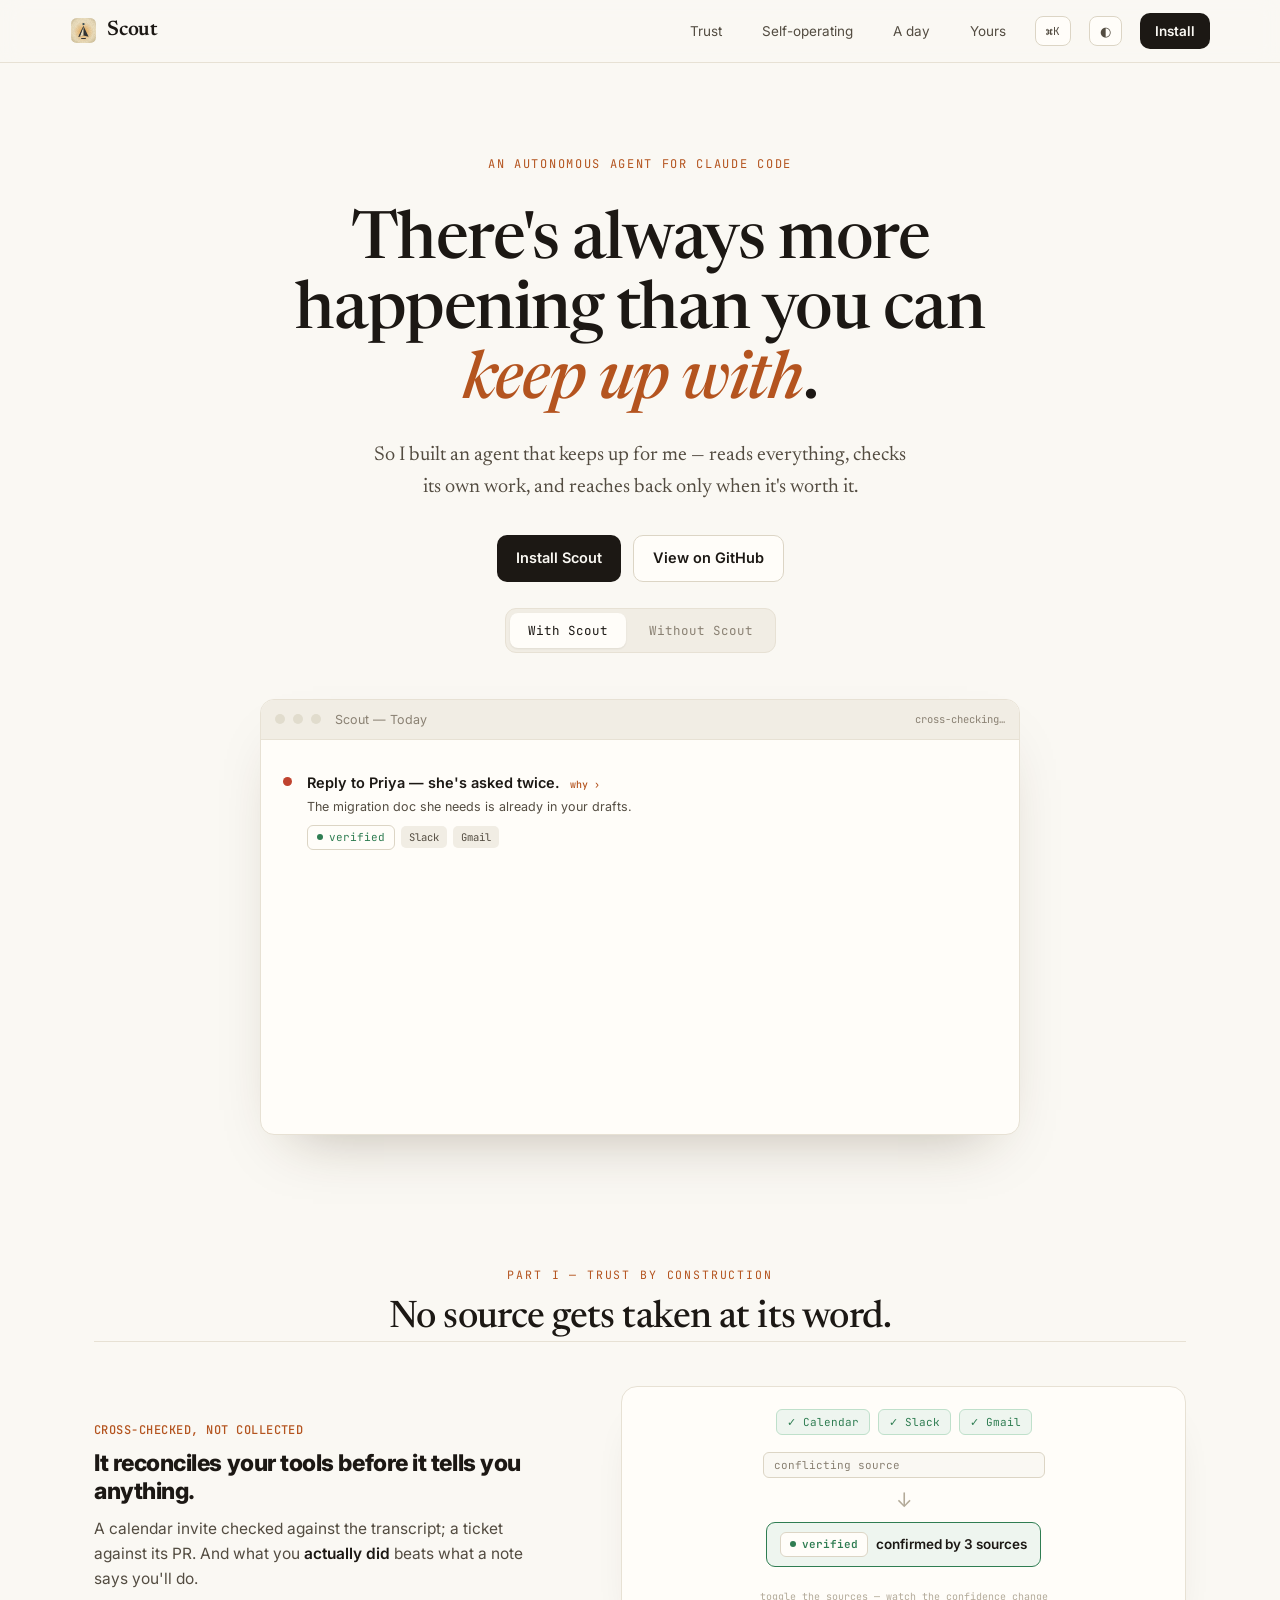
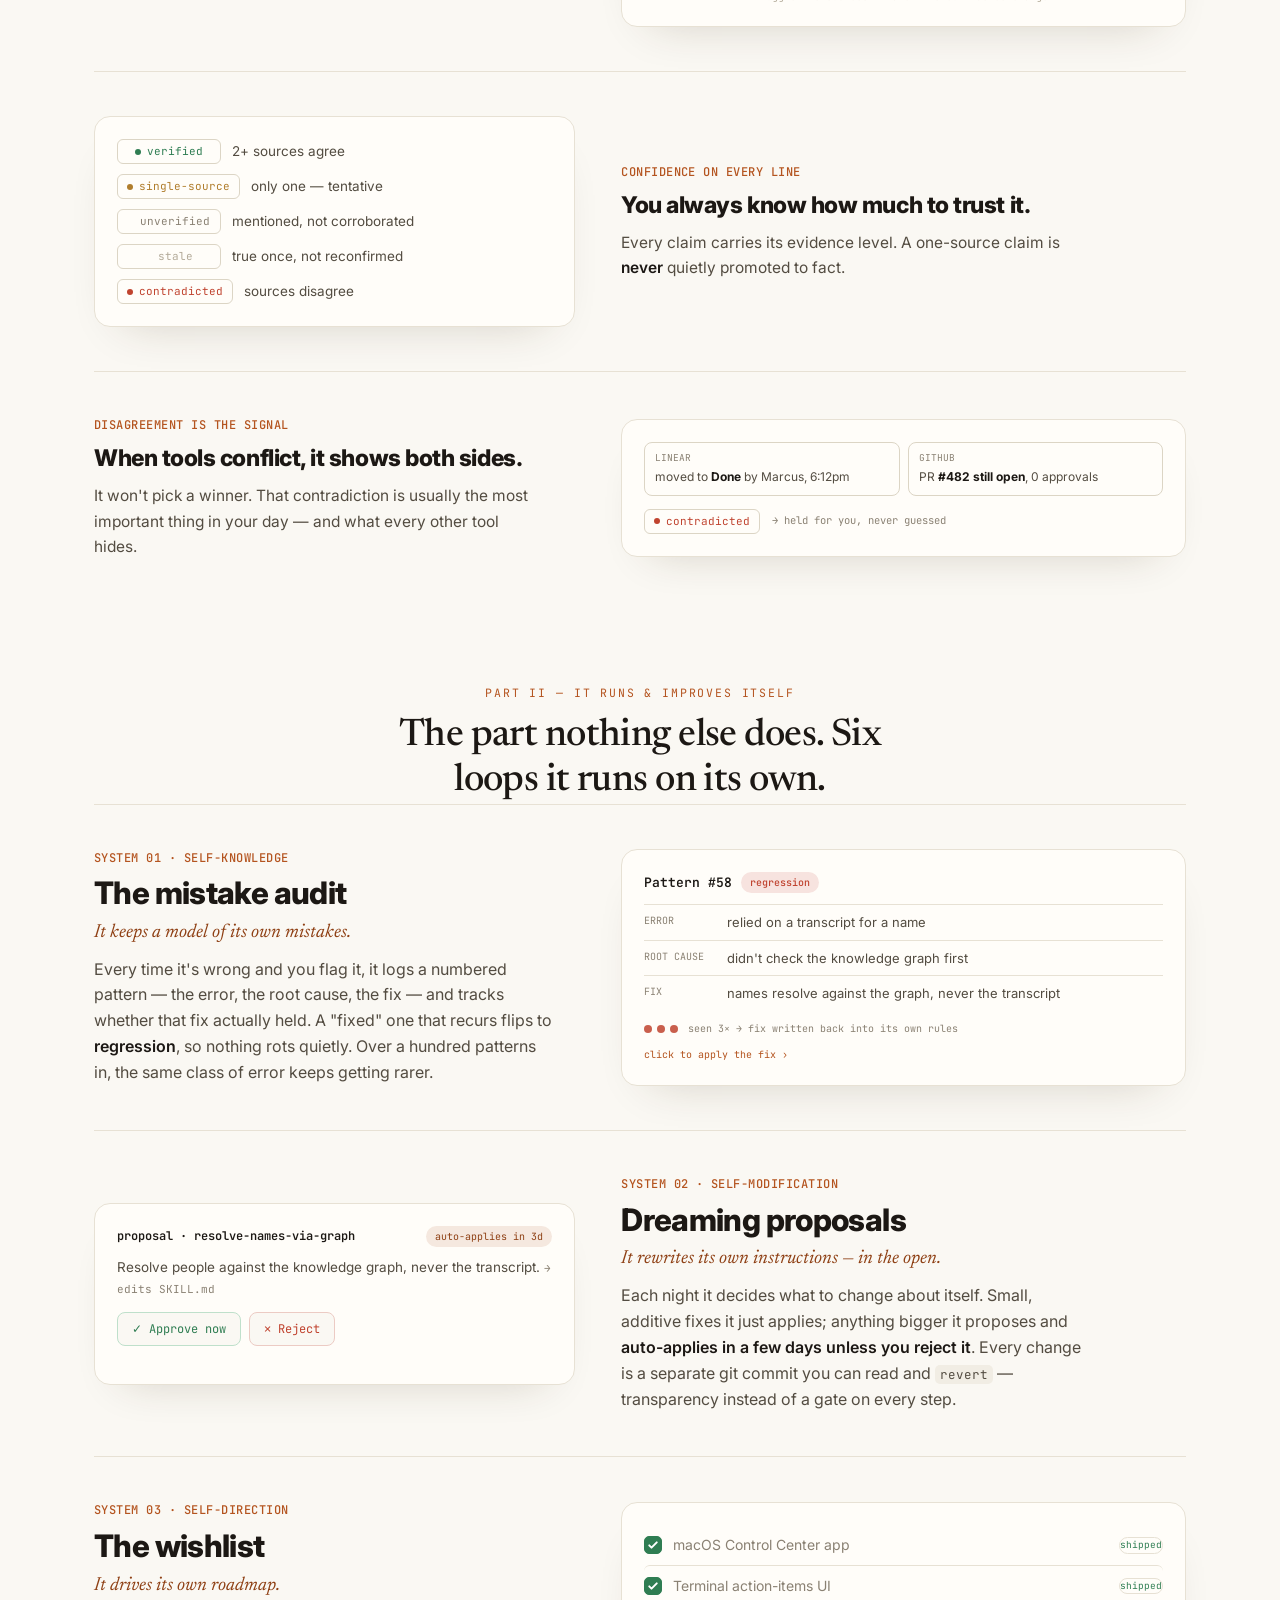
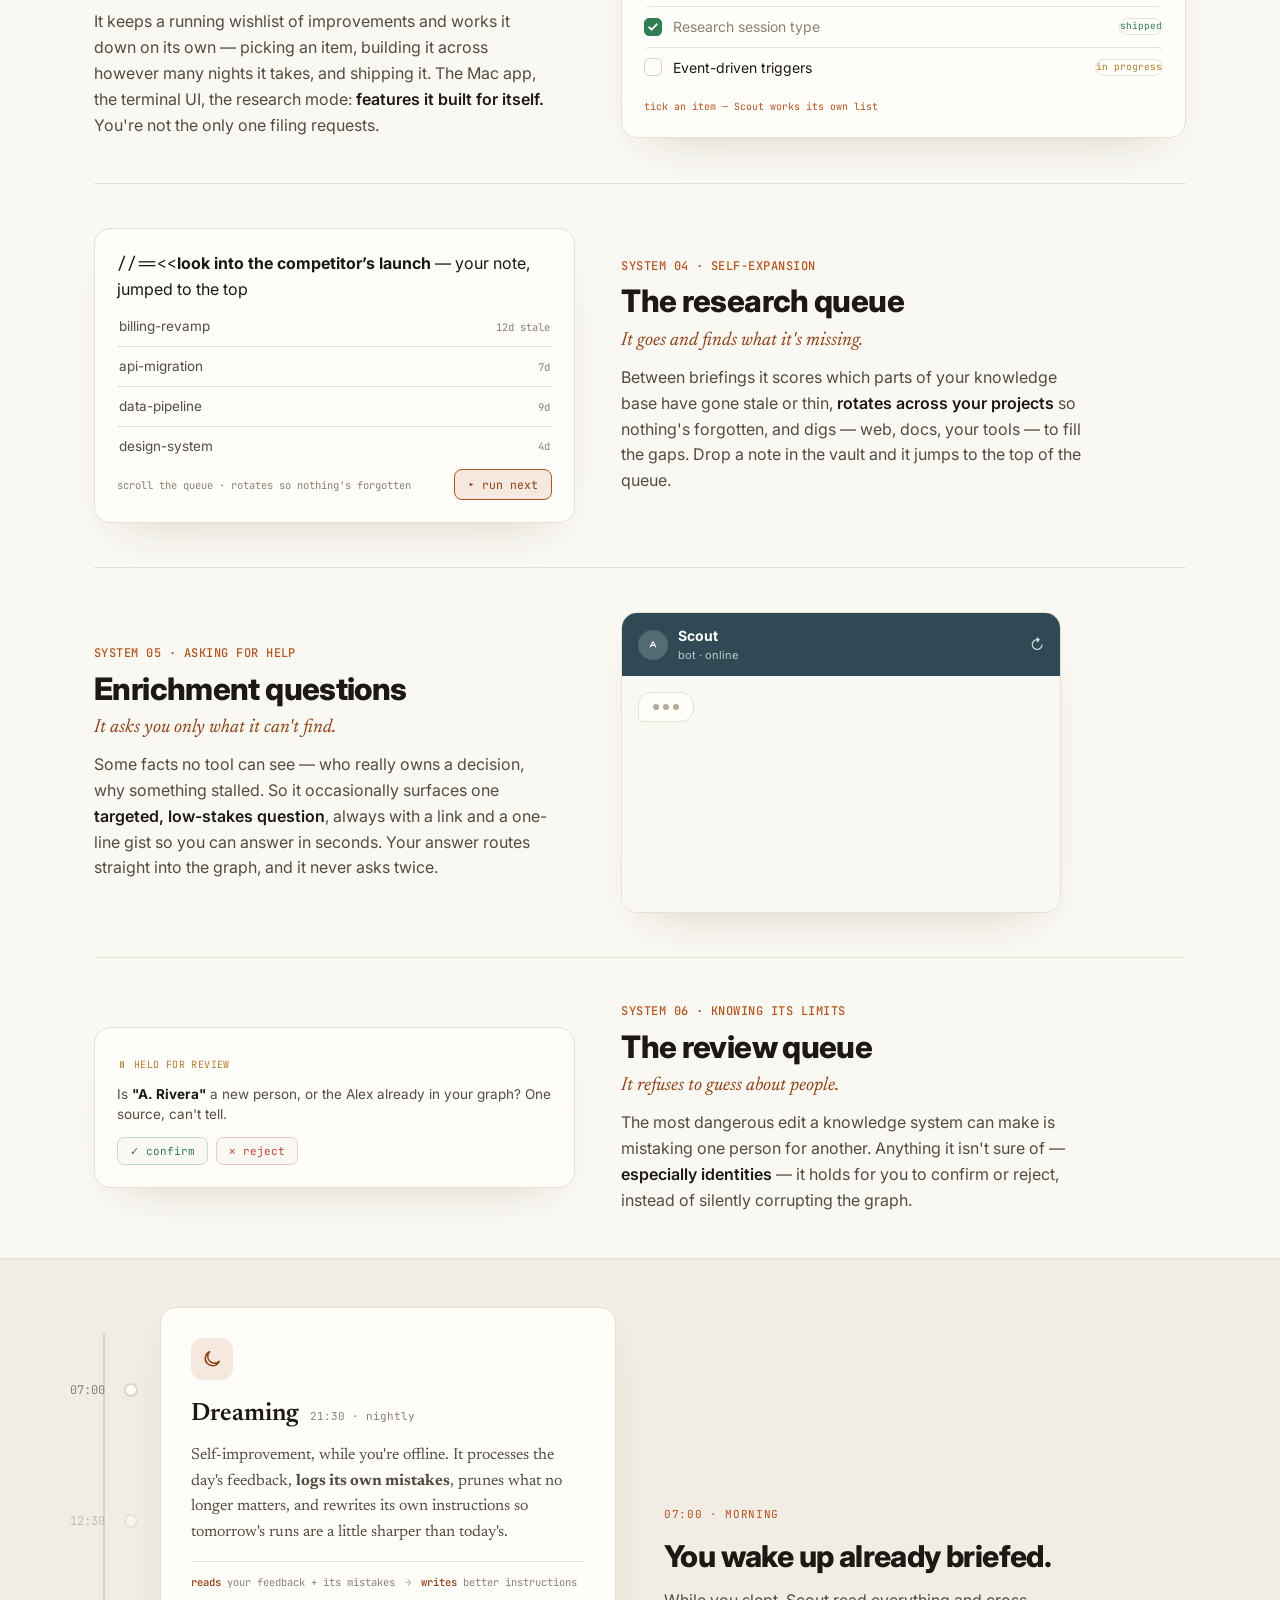
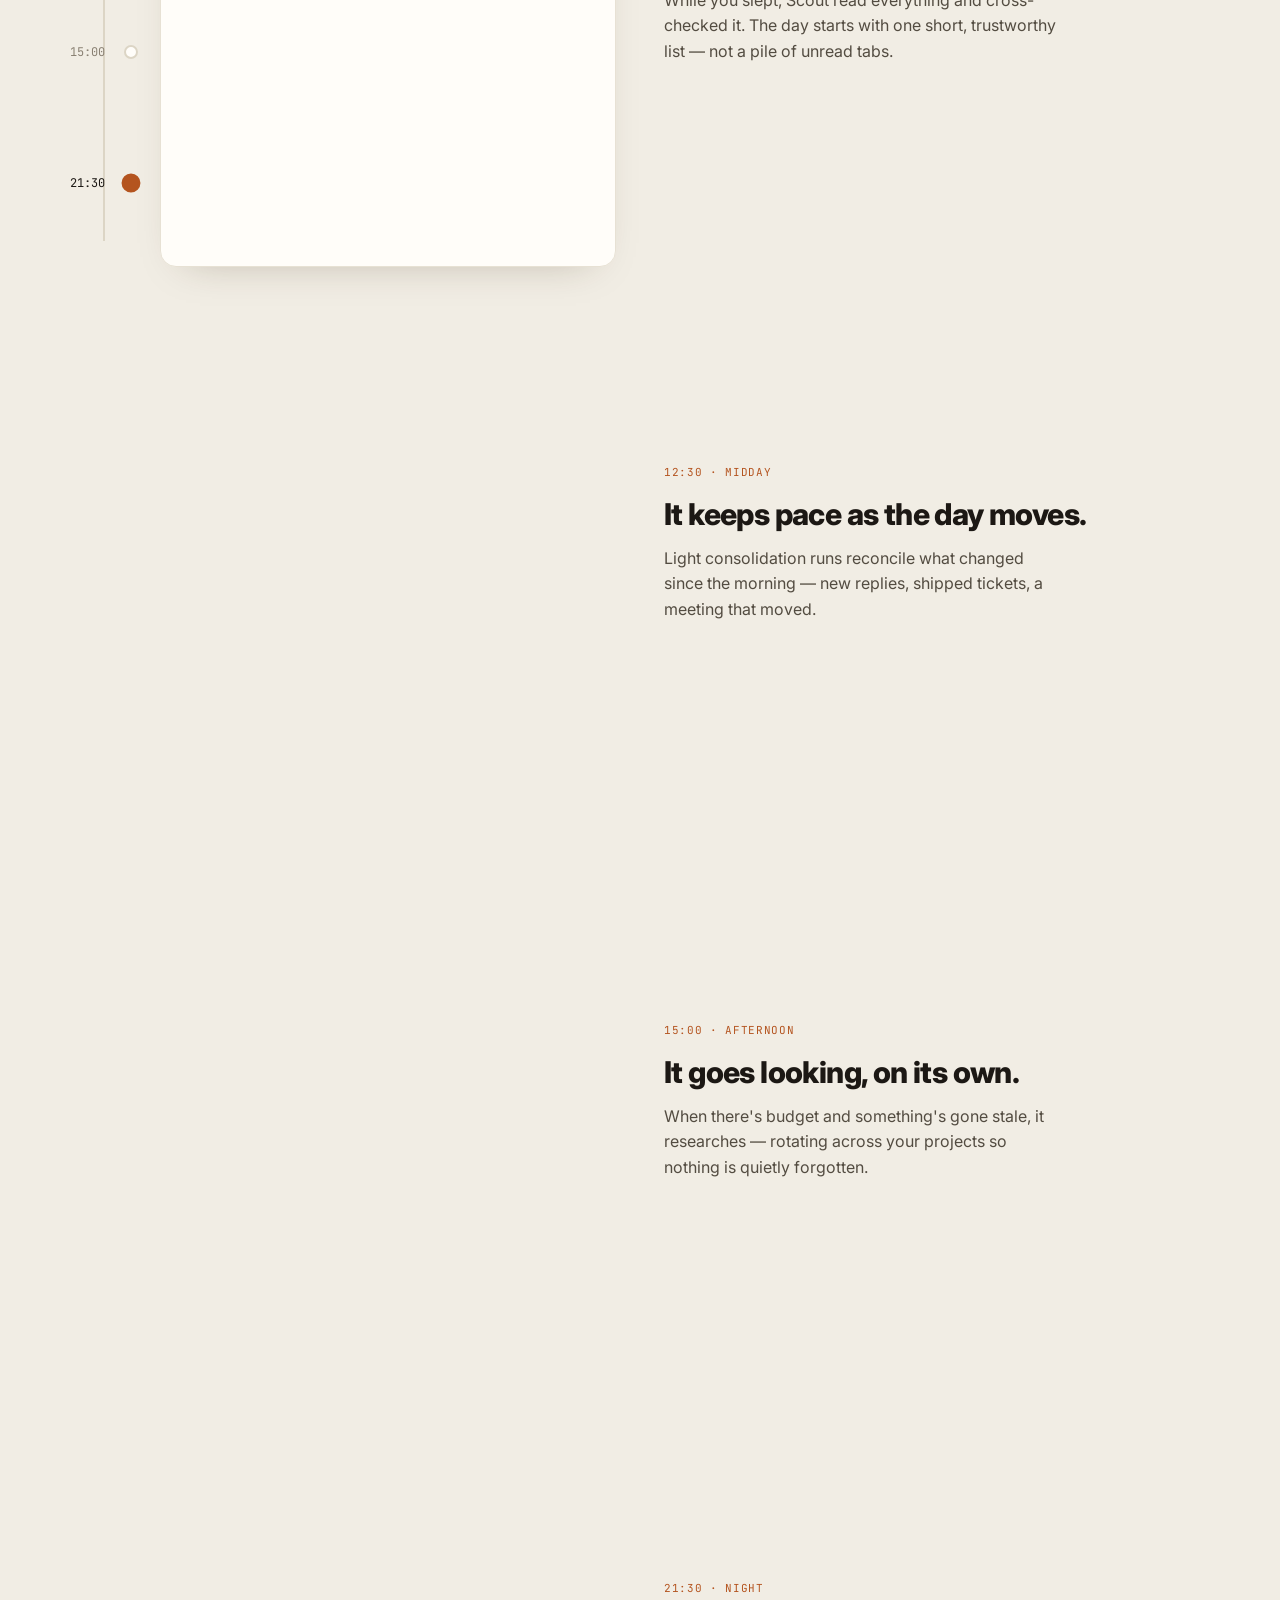
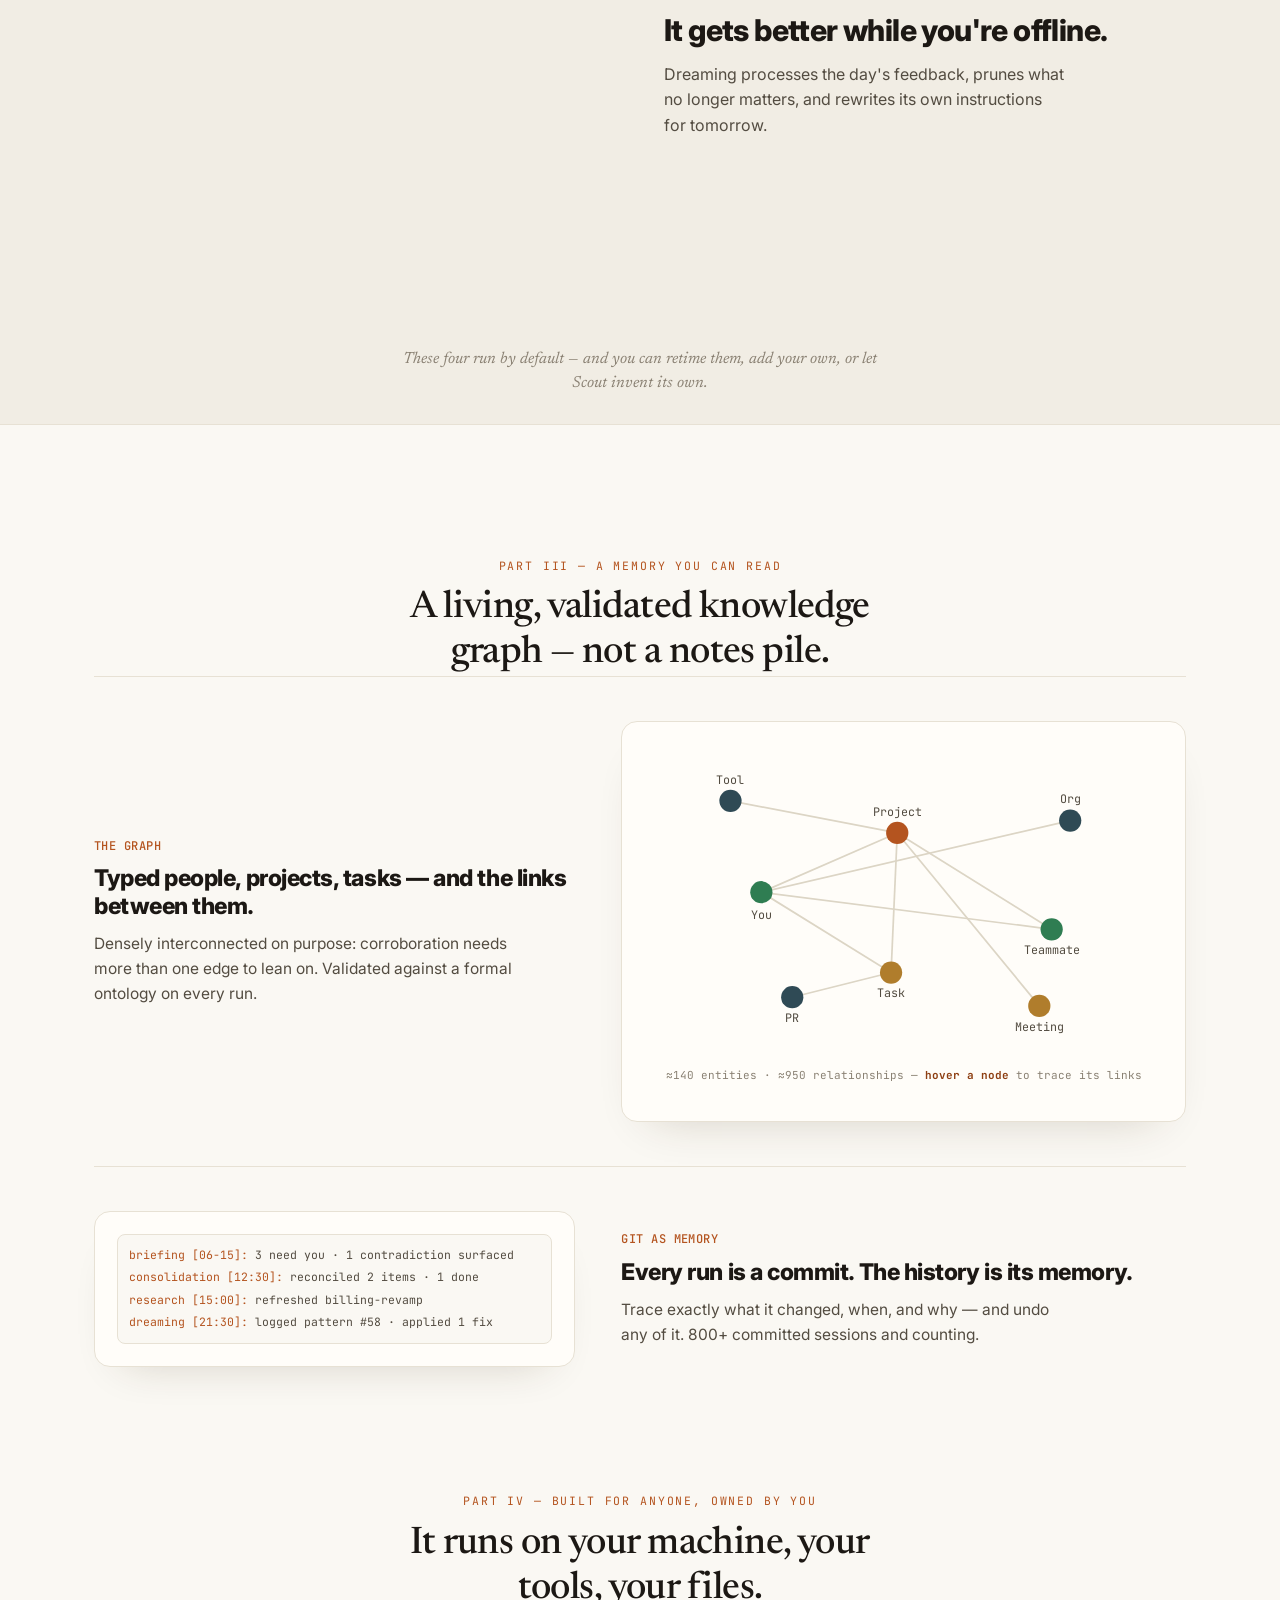
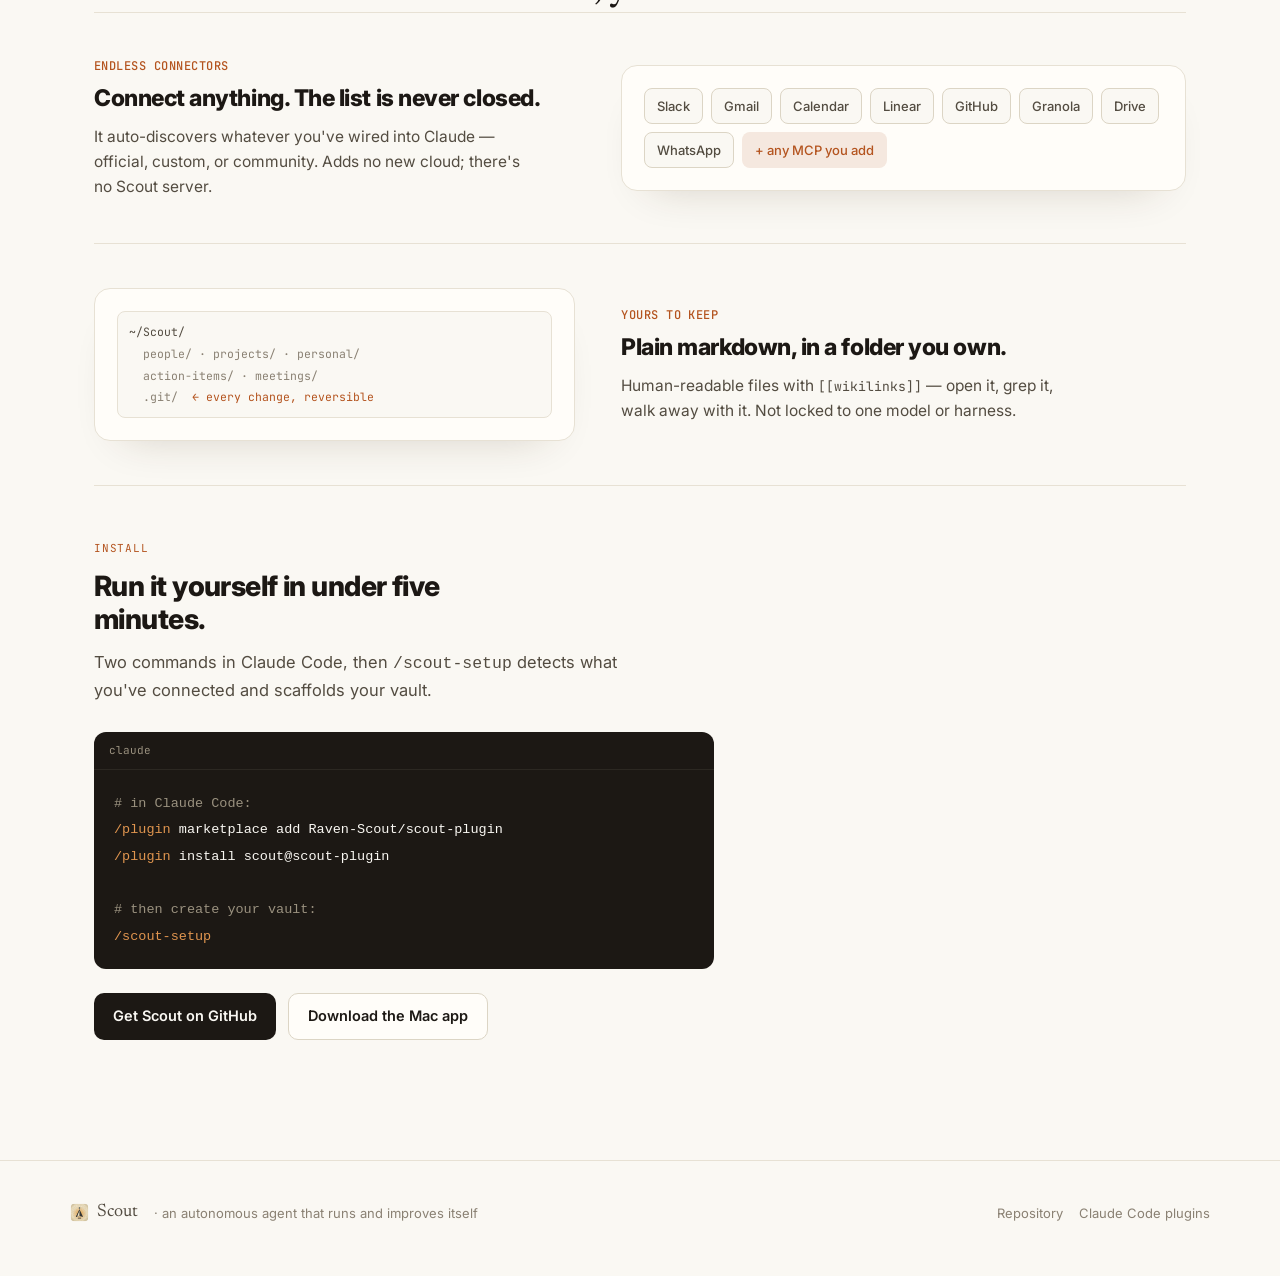
==== commit e3e6f940: "polish(landing): richer 'a day' cards + prominent system names - Day scrolly: replace emoji with lin" ====
--- a/docs/index.html
+++ b/docs/index.html
@@ -306,6 +306,25 @@
   /* ===== interactive: review queue ===== */
   .held .a{cursor:pointer;}
   .held[data-state="confirmed"]{border-color:#bfe0cb;} .held[data-state="rejected"]{border-color:#eccbc4;}
+
+  /* ===== detail pass: prominent system names + richer day cards ===== */
+  .vtext .sysnum{font-size:12px;letter-spacing:.04em;font-weight:500;}
+  .vtext .sysname{font-family:var(--sans);font-size:27px;font-weight:800;letter-spacing:-.02em;line-height:1.12;color:var(--ink);margin:8px 0 9px;}
+  .vtext .syslede{font-family:var(--serif);font-style:italic;font-size:18px;line-height:1.35;color:var(--acc-2);margin:0 0 11px;}
+  .vtext .sysbody{font-family:var(--sans);font-size:15px;line-height:1.62;color:var(--ink-2);margin:0;max-width:46ch;}
+  .vtext .sysbody b{color:var(--ink);font-weight:600;} .vtext .sysbody code{font-family:var(--mono);font-size:12.5px;background:var(--sunk);padding:1px 5px;border-radius:5px;color:var(--ink-2);}
+  @media (min-width:1080px){ .vtext .sysname{font-size:31px;} .vtext .syslede{font-size:19px;} .vtext .sysbody{font-size:16px;} }
+
+  .scene .card{justify-content:flex-start;}
+  .scene .card .cic{width:42px;height:42px;border-radius:12px;background:var(--acc-wash);color:var(--acc-2);display:grid;place-items:center;} .scene .card .cic svg{width:22px;height:22px;}
+  .scene .card .cmeta{display:flex;align-items:baseline;gap:11px;margin:16px 0 9px;flex-wrap:wrap;}
+  .scene .card .cmeta h3{font-family:var(--serif);font-size:25px;font-weight:600;margin:0;color:var(--ink);}
+  .scene .card .cmeta .freq{font-family:var(--mono);font-size:11px;color:var(--ink-3);}
+  .scene .card p{font-family:var(--serif);font-size:15.5px;line-height:1.6;color:var(--ink-2);margin:0;}
+  .scene .card .io{margin-top:15px;padding-top:12px;border-top:1px solid var(--line);font-family:var(--mono);font-size:10.5px;color:var(--ink-3);line-height:1.7;}
+  .scene .card .io span{color:var(--acc-2);font-weight:500;} .scene .card .io .ar{color:var(--ink-4);padding:0 4px;}
+  @media (min-width:900px){ .day-sticky{height:min(74vh,560px);} .scene .card p{font-size:16px;} }
+  @media (max-width:860px){ .day-sticky{flex-direction:column;height:auto;} .clock{flex-direction:row;justify-content:space-between;padding:0 0 12px;gap:6px;} .clock .rail{display:none;} .clock .phase{flex-direction:column;gap:6px;text-align:center;} .clock .phase .t{width:auto;} .scene{min-height:300px;} .scene .card{position:relative;} .scene .card:not(.on){display:none;} }
 </style>
 </head>
 <body>
@@ -409,7 +428,7 @@
     <div class="partlabel"><p class="k reveal">Part II — It runs &amp; improves itself</p><h2 class="reveal">The part nothing else does. Six loops it runs on its own.</h2></div>
 
     <div class="vrow">
-      <div class="vtext reveal"><p class="sysnum">01 — Mistake audit</p><h3>It keeps a model of its own mistakes.</h3><p>Flag something wrong and it logs a pattern. If a "fixed" one comes back, it flips to <b>regression</b> — so a fix that didn't hold can't quietly rot. <em>Scout shouldn't be limited by me; it should improve itself.</em></p></div>
+      <div class="vtext reveal"><p class="sysnum">System 01 · self-knowledge</p><h3 class="sysname">The mistake audit</h3><p class="syslede">It keeps a model of its own mistakes.</p><p class="sysbody">Every time it's wrong and you flag it, it logs a numbered pattern — the error, the root cause, the fix — and tracks whether that fix actually held. A "fixed" one that recurs flips to <b>regression</b>, so nothing rots quietly. Over a hundred patterns in, the same class of error keeps getting rarer.</p></div>
       <div class="vvis reveal"><div class="pcard" id="pcard" tabindex="0" role="button" aria-label="Apply the fix">
         <div class="head"><span class="id">Pattern #58</span><span class="pill regress" id="ppill">regression</span></div>
         <div class="ln"><span class="k">error</span><span>relied on a transcript for a name</span></div>
@@ -421,7 +440,7 @@
     </div>
 
     <div class="vrow flip">
-      <div class="vtext reveal"><p class="sysnum">02 — Dreaming proposals</p><h3>It rewrites its own instructions, in the open.</h3><p>Small fixes apply directly. Bigger ones wait and <b>auto-apply unless you reject them</b>. Every change is a git commit you can revert — transparency, not a gate on every step.</p></div>
+      <div class="vtext reveal"><p class="sysnum">System 02 · self-modification</p><h3 class="sysname">Dreaming proposals</h3><p class="syslede">It rewrites its own instructions — in the open.</p><p class="sysbody">Each night it decides what to change about itself. Small, additive fixes it just applies; anything bigger it proposes and <b>auto-applies in a few days unless you reject it</b>. Every change is a separate git commit you can read and <code>revert</code> — transparency instead of a gate on every step.</p></div>
       <div class="vvis reveal"><div class="prop" id="prop" data-state="pending">
         <div class="phead"><span class="pid">proposal · resolve-names-via-graph</span><span class="ptimer" id="ptimer">auto-applies in 3d</span></div>
         <div class="ptext">Resolve people against the knowledge graph, never the transcript. <span class="ptgt">→ edits SKILL.md</span></div>
@@ -431,7 +450,7 @@
     </div>
 
     <div class="vrow">
-      <div class="vtext reveal"><p class="sysnum">03 — The wishlist</p><h3>It drives its own roadmap.</h3><p>It keeps a wishlist and ships from it on its own — including the tools it built <b>for itself</b>. You're not the only one filing feature requests.</p></div>
+      <div class="vtext reveal"><p class="sysnum">System 03 · self-direction</p><h3 class="sysname">The wishlist</h3><p class="syslede">It drives its own roadmap.</p><p class="sysbody">It keeps a running wishlist of improvements and works it down on its own — picking an item, building it across however many nights it takes, and shipping it. The Mac app, the terminal UI, the research mode: <b>features it built for itself.</b> You're not the only one filing requests.</p></div>
       <div class="vvis reveal"><div class="chk" id="chk">
         <div class="it done"><span class="box"></span><span>macOS Control Center app</span><span class="tg">shipped</span></div>
         <div class="it done"><span class="box"></span><span>Terminal action-items UI</span><span class="tg">shipped</span></div>
@@ -442,7 +461,7 @@
     </div>
 
     <div class="vrow flip">
-      <div class="vtext reveal"><p class="sysnum">04 — Research queue</p><h3>It goes and finds what it's missing.</h3><p>It researches what's gone stale and rotates across your projects. Leave a note in the vault and it jumps to the top of the queue.</p></div>
+      <div class="vtext reveal"><p class="sysnum">System 04 · self-expansion</p><h3 class="sysname">The research queue</h3><p class="syslede">It goes and finds what it's missing.</p><p class="sysbody">Between briefings it scores which parts of your knowledge base have gone stale or thin, <b>rotates across your projects</b> so nothing's forgotten, and digs — web, docs, your tools — to fill the gaps. Drop a note in the vault and it jumps to the top of the queue.</p></div>
       <div class="vvis reveal"><div class="rq" id="rq">
         <div class="pin"><span class="mono">//==&lt;&lt;</span><span class="x"><b>look into the competitor’s launch</b> — your note, jumped to the top</span></div>
         <div class="rqlist" id="rqlist">
@@ -459,7 +478,7 @@
     </div>
 
     <div class="vrow">
-      <div class="vtext reveal"><p class="sysnum">05 — Enrichment questions</p><h3>It asks you only what it can't find.</h3><p>Targeted, low-stakes, with a link and a one-line gist so you can answer in seconds — and <b>never the same question twice</b>.</p></div>
+      <div class="vtext reveal"><p class="sysnum">System 05 · asking for help</p><h3 class="sysname">Enrichment questions</h3><p class="syslede">It asks you only what it can't find.</p><p class="sysbody">Some facts no tool can see — who really owns a decision, why something stalled. So it occasionally surfaces one <b>targeted, low-stakes question</b>, always with a link and a one-line gist so you can answer in seconds. Your answer routes straight into the graph, and it never asks twice.</p></div>
       <div class="vvis reveal" style="padding:0;background:none;border:none;box-shadow:none;">
         <div class="tg" id="tg">
           <div class="tghead"><span class="tav"><svg width="14" height="14" viewBox="0 0 40 40" fill="none"><path d="M12 26 L20 10 L28 26 M15 21 H25" stroke="#fff" stroke-width="3" stroke-linecap="round" stroke-linejoin="round"/></svg></span><div><div class="tgnm">Scout</div><div class="tgst">bot · online</div></div><span class="tgreplay" id="tgreplay" title="replay">↻</span></div>
@@ -470,7 +489,7 @@
     </div>
 
     <div class="vrow flip">
-      <div class="vtext reveal"><p class="sysnum">06 — Review queue</p><h3>It refuses to guess about people.</h3><p>Anything uncertain — especially merging or naming a person — is <b>held for you to confirm</b>, instead of silently corrupting the graph.</p></div>
+      <div class="vtext reveal"><p class="sysnum">System 06 · knowing its limits</p><h3 class="sysname">The review queue</h3><p class="syslede">It refuses to guess about people.</p><p class="sysbody">The most dangerous edit a knowledge system can make is mistaking one person for another. Anything it isn't sure of — <b>especially identities</b> — it holds for you to confirm or reject, instead of silently corrupting the graph.</p></div>
       <div class="vvis reveal"><div class="held" id="held" data-state="open">
         <span class="lbl" id="heldlbl">⏸ held for review</span>
         <div class="claim" id="heldclaim">Is <b>"A. Rivera"</b> a new person, or the Alex already in your graph? One source, can't tell.</div>
@@ -491,10 +510,30 @@
           <div class="phase" data-i="3"><span class="t">21:30</span><span class="dot"></span></div>
         </div>
         <div class="scene">
-          <div class="card" data-i="0"><div class="ic">☀️</div><h3>Morning Briefing</h3><p>A full cold start — it reads the whole knowledge base, queries every tool, cross-checks, and hands you today's short list.</p></div>
-          <div class="card" data-i="1"><div class="ic">🔄</div><h3>Consolidation</h3><p>Lightweight delta scans through the day — what changed, what's newly done, what needs reconciling.</p></div>
-          <div class="card" data-i="2"><div class="ic">🔭</div><h3>Research</h3><p>It goes outward — expanding what it knows about the people, projects and topics you care about.</p></div>
-          <div class="card" data-i="3"><div class="ic">🌙</div><h3>Dreaming</h3><p>Self-improvement — it processes your feedback, deepens the knowledge base, and learns from its own mistakes.</p></div>
+          <div class="card" data-i="0">
+            <span class="cic"><svg viewBox="0 0 24 24" fill="none" stroke="currentColor" stroke-width="1.6" stroke-linecap="round"><circle cx="12" cy="12" r="4.5"/><path d="M12 2v3M12 19v3M2 12h3M19 12h3M5 5l1.8 1.8M17.2 17.2L19 19M19 5l-1.8 1.8M6.8 17.2L5 19"/></svg></span>
+            <div class="cmeta"><h3>Morning Briefing</h3><span class="freq">07:00 · daily</span></div>
+            <p>A full cold start. It reads the entire knowledge base, queries every connected tool, and <b>cross-checks every finding against the others</b> before it writes a single thing — then hands you today's short, trustworthy list.</p>
+            <div class="io"><span>reads</span> every tool + the whole KB <span class="ar">→</span> <span>writes</span> today's action items</div>
+          </div>
+          <div class="card" data-i="1">
+            <span class="cic"><svg viewBox="0 0 24 24" fill="none" stroke="currentColor" stroke-width="1.6" stroke-linecap="round" stroke-linejoin="round"><path d="M20 12a8 8 0 1 1-2.3-5.6M20 3v4h-4"/></svg></span>
+            <div class="cmeta"><h3>Consolidation</h3><span class="freq">midday + afternoon · a few times</span></div>
+            <p>Light delta scans. It looks only at <b>what changed since the last run</b> — a new reply, a shipped ticket, a meeting that moved — and reconciles each open item against the fresh data, flagging anything that's gone stale or now contradicts.</p>
+            <div class="io"><span>reads</span> what's new since last run <span class="ar">→</span> <span>writes</span> updated, reconciled items</div>
+          </div>
+          <div class="card" data-i="2">
+            <span class="cic"><svg viewBox="0 0 24 24" fill="none" stroke="currentColor" stroke-width="1.6" stroke-linecap="round" stroke-linejoin="round"><circle cx="11" cy="11" r="6.5"/><path d="M16 16l4.5 4.5"/></svg></span>
+            <div class="cmeta"><h3>Research</h3><span class="freq">afternoon · when there's budget</span></div>
+            <p>It goes outward. It scores which parts of the knowledge base have <b>gone stale or thin</b>, rotates across your projects so none gets ignored, and deep-dives with web search and docs to fill the gaps it found — folding what it learns back into the graph.</p>
+            <div class="io"><span>reads</span> the web + your tools <span class="ar">→</span> <span>writes</span> a deeper knowledge graph</div>
+          </div>
+          <div class="card" data-i="3">
+            <span class="cic"><svg viewBox="0 0 24 24" fill="none" stroke="currentColor" stroke-width="1.6" stroke-linecap="round" stroke-linejoin="round"><path d="M20 14.5A8 8 0 1 1 9.5 4a6.3 6.3 0 0 0 10.5 10.5Z"/></svg></span>
+            <div class="cmeta"><h3>Dreaming</h3><span class="freq">21:30 · nightly</span></div>
+            <p>Self-improvement, while you're offline. It processes the day's feedback, <b>logs its own mistakes</b>, prunes what no longer matters, and rewrites its own instructions so tomorrow's runs are a little sharper than today's.</p>
+            <div class="io"><span>reads</span> your feedback + its mistakes <span class="ar">→</span> <span>writes</span> better instructions</div>
+          </div>
         </div>
       </div>
       <div class="day-steps">
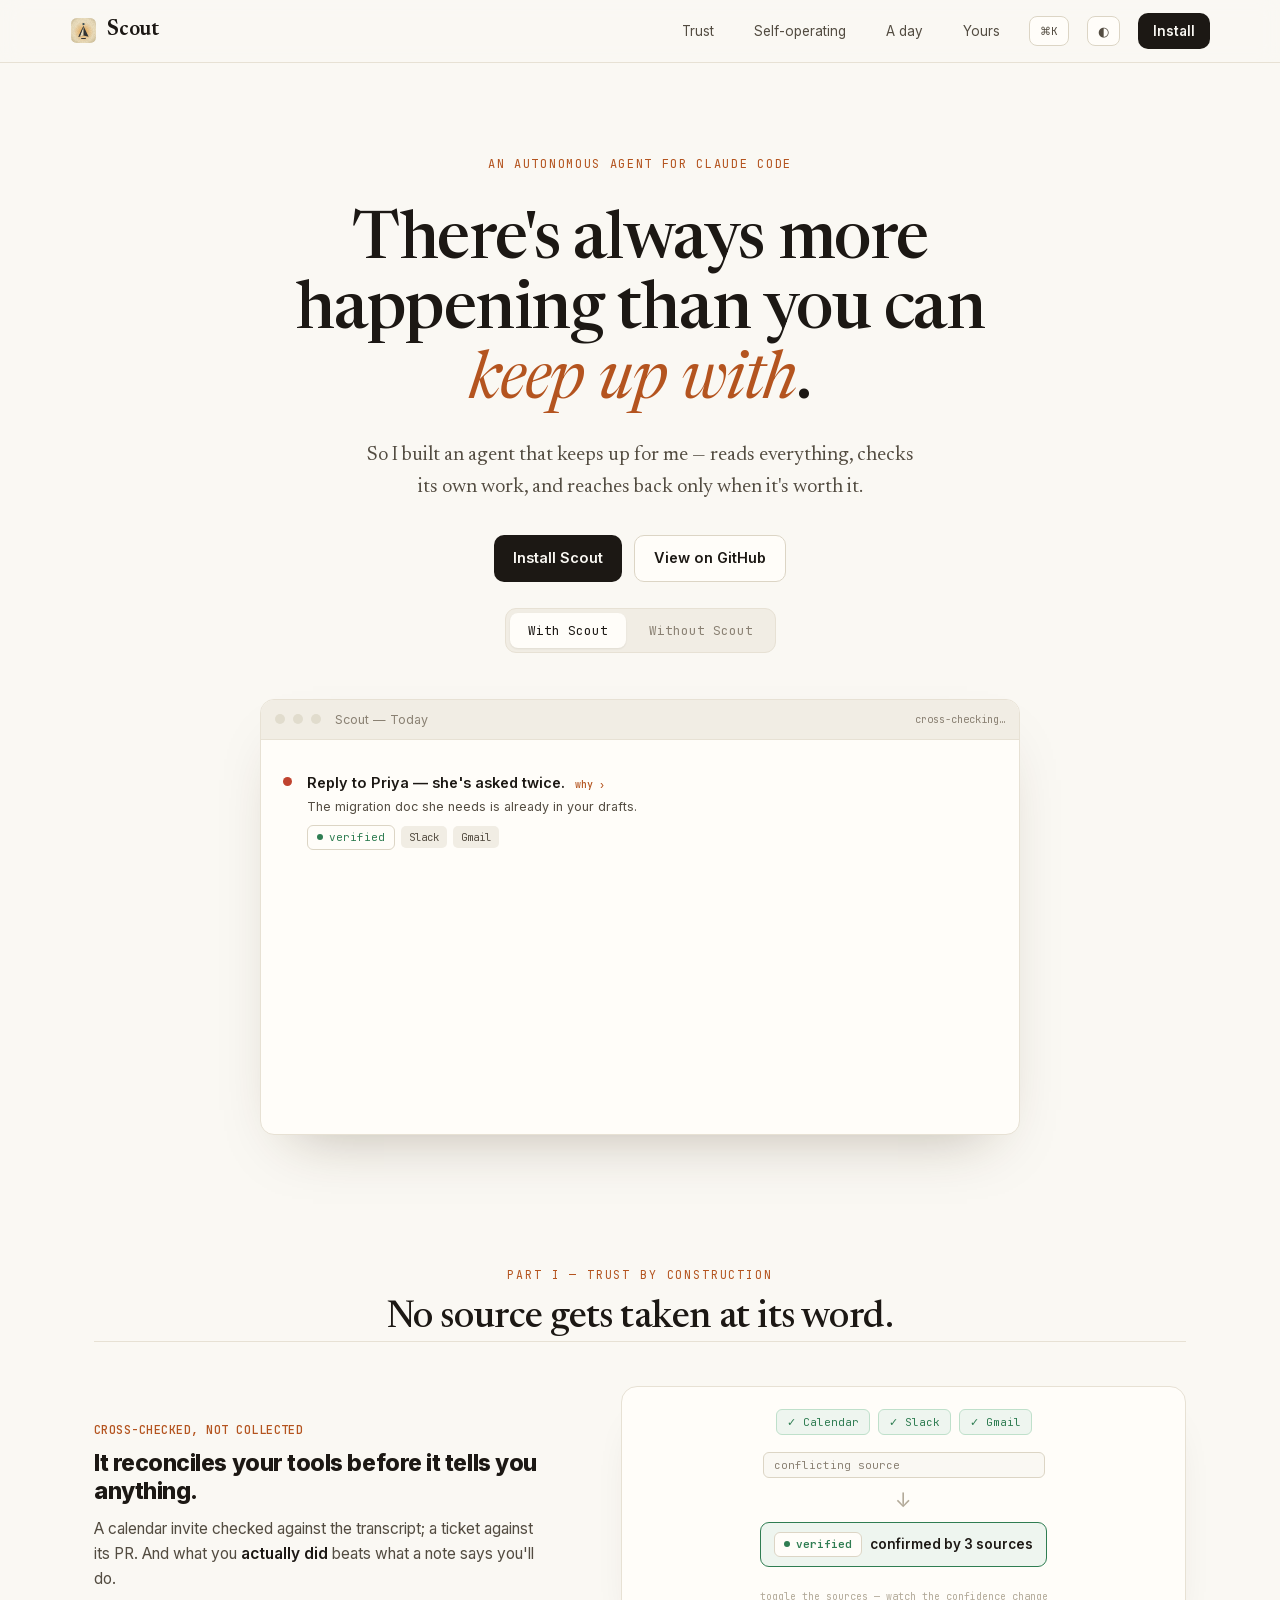
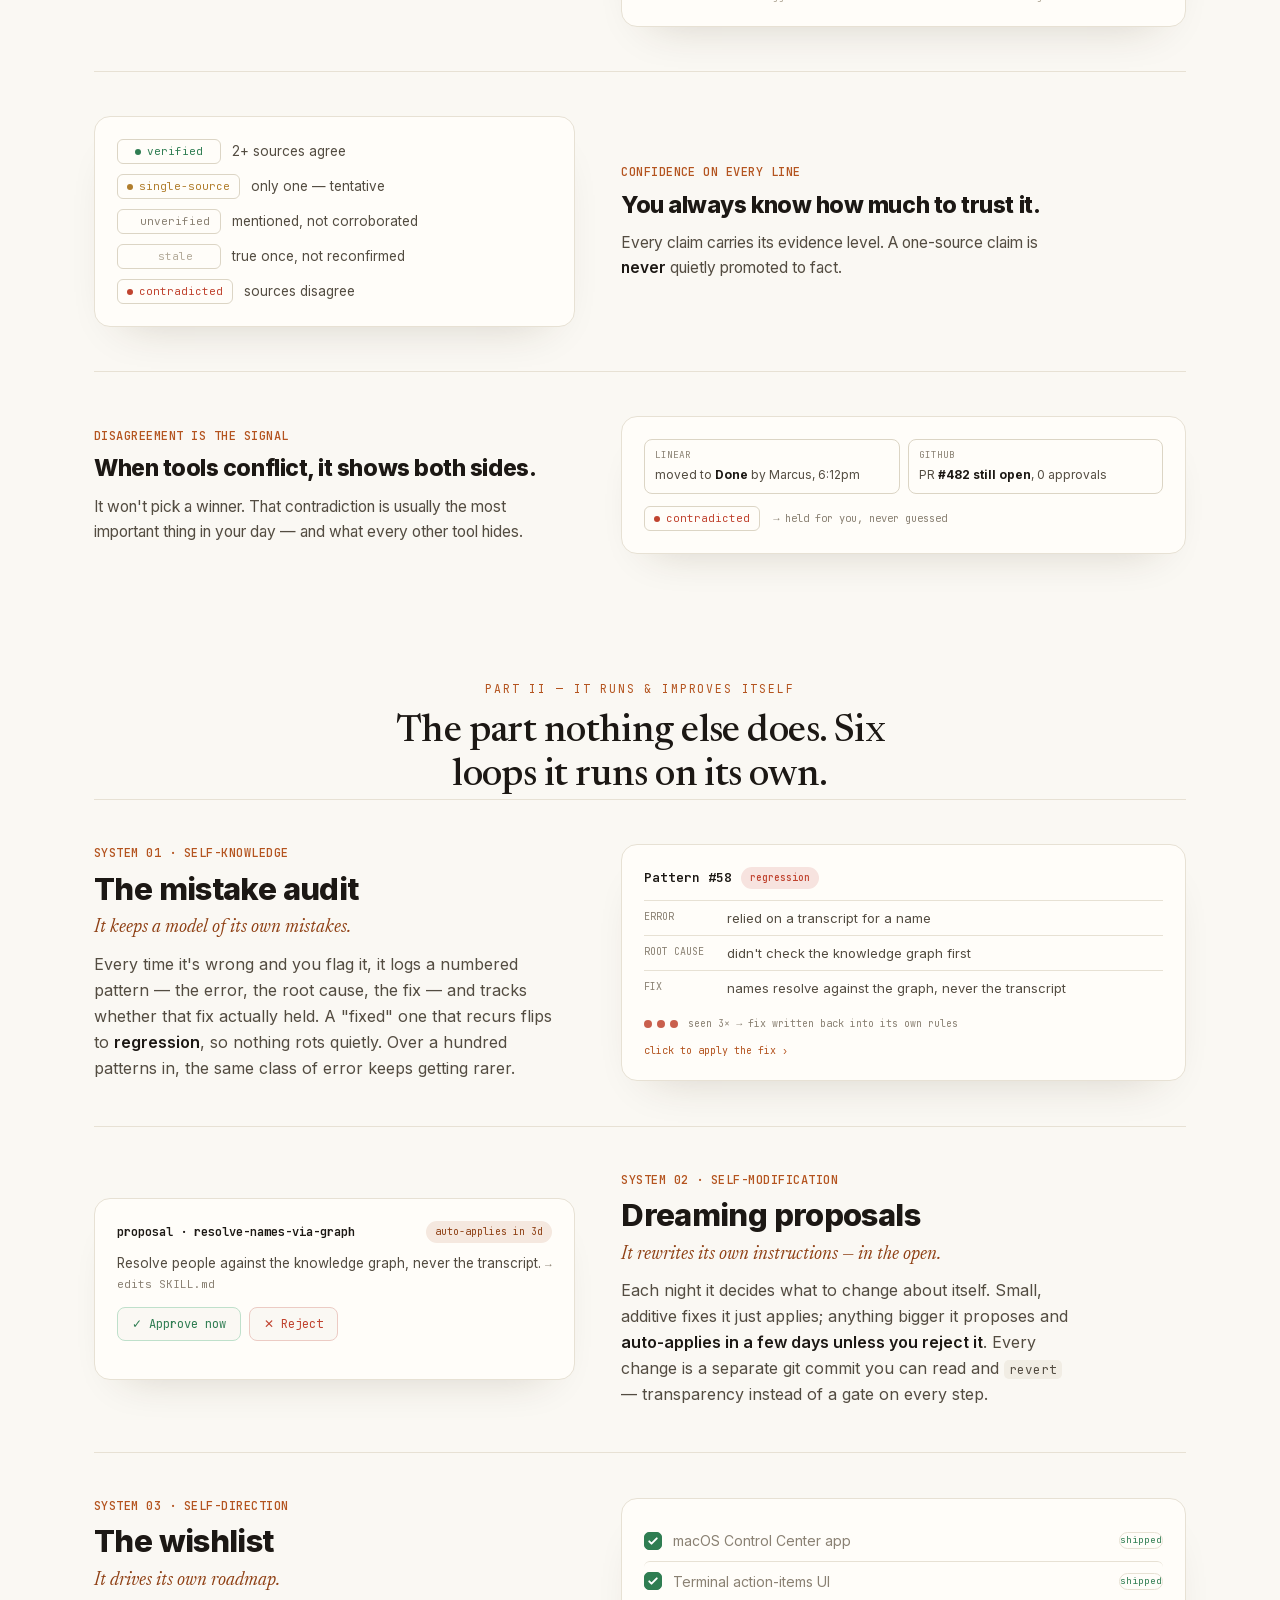
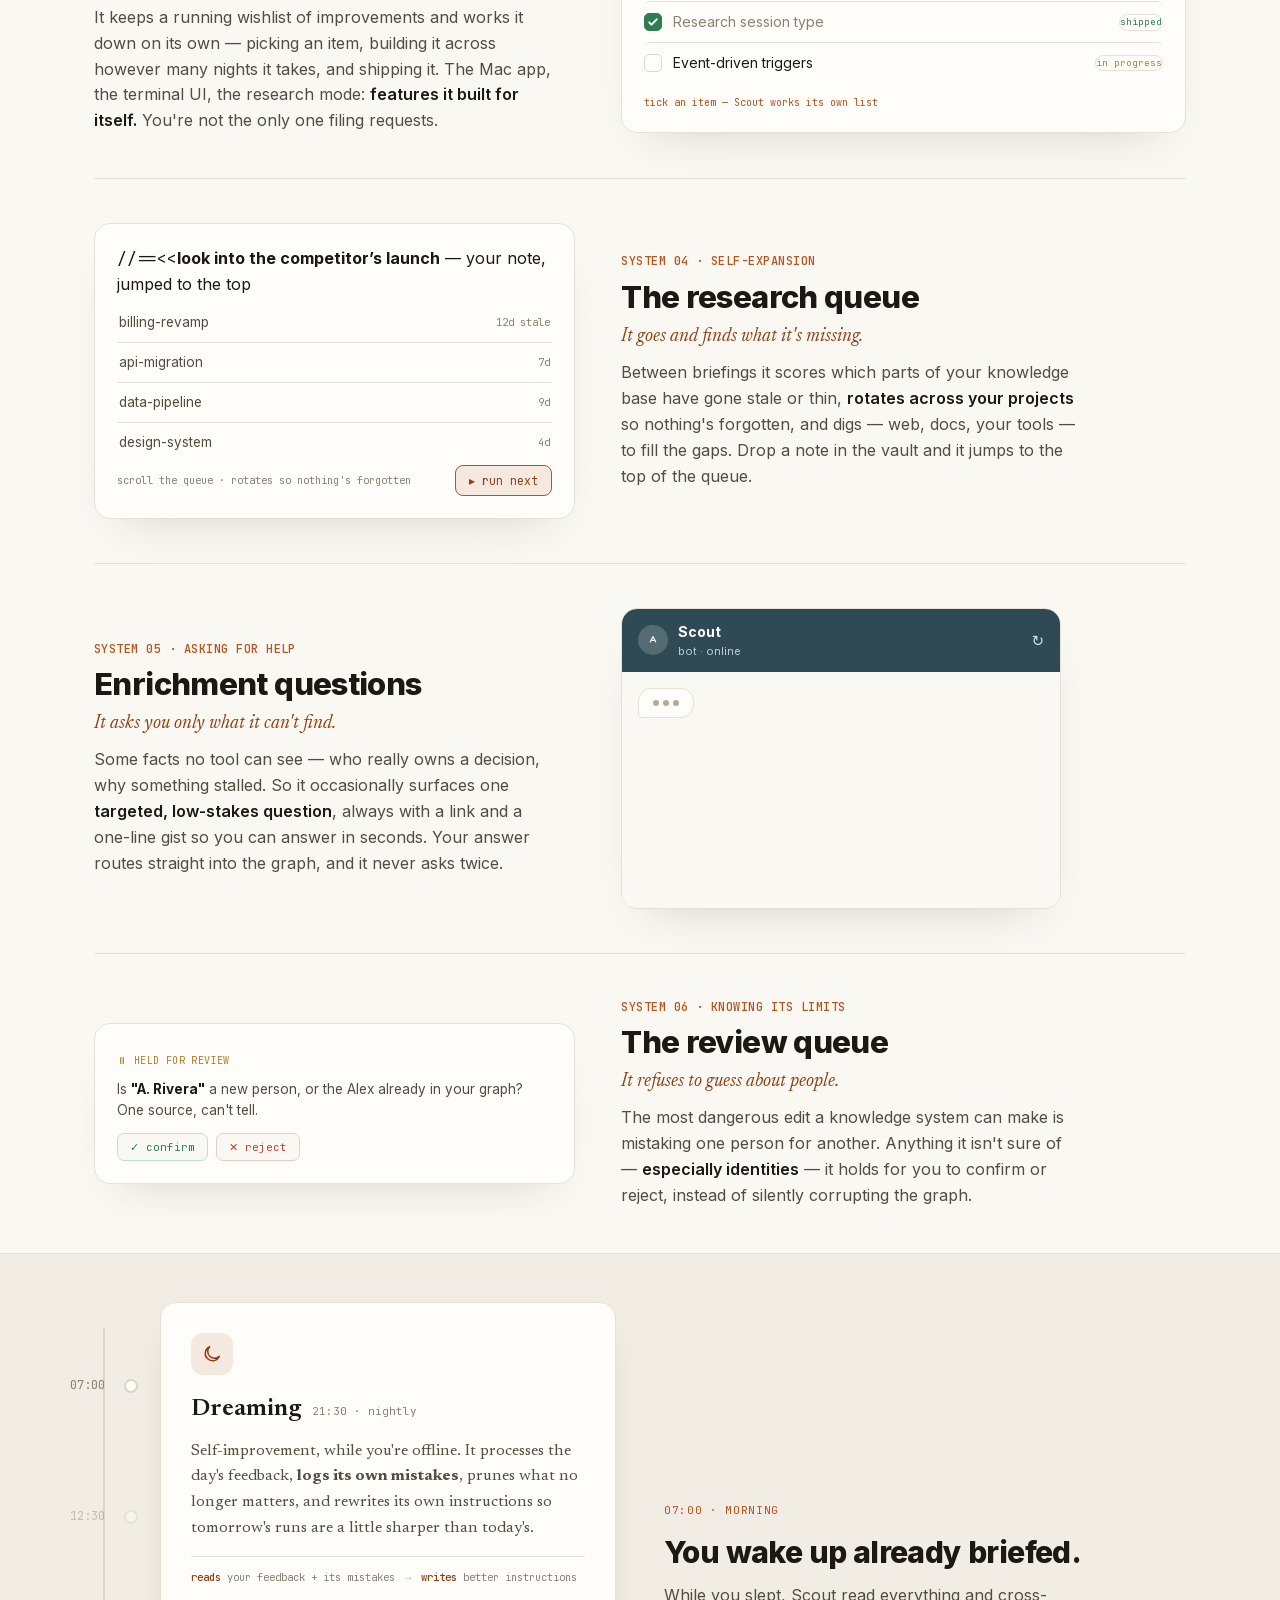
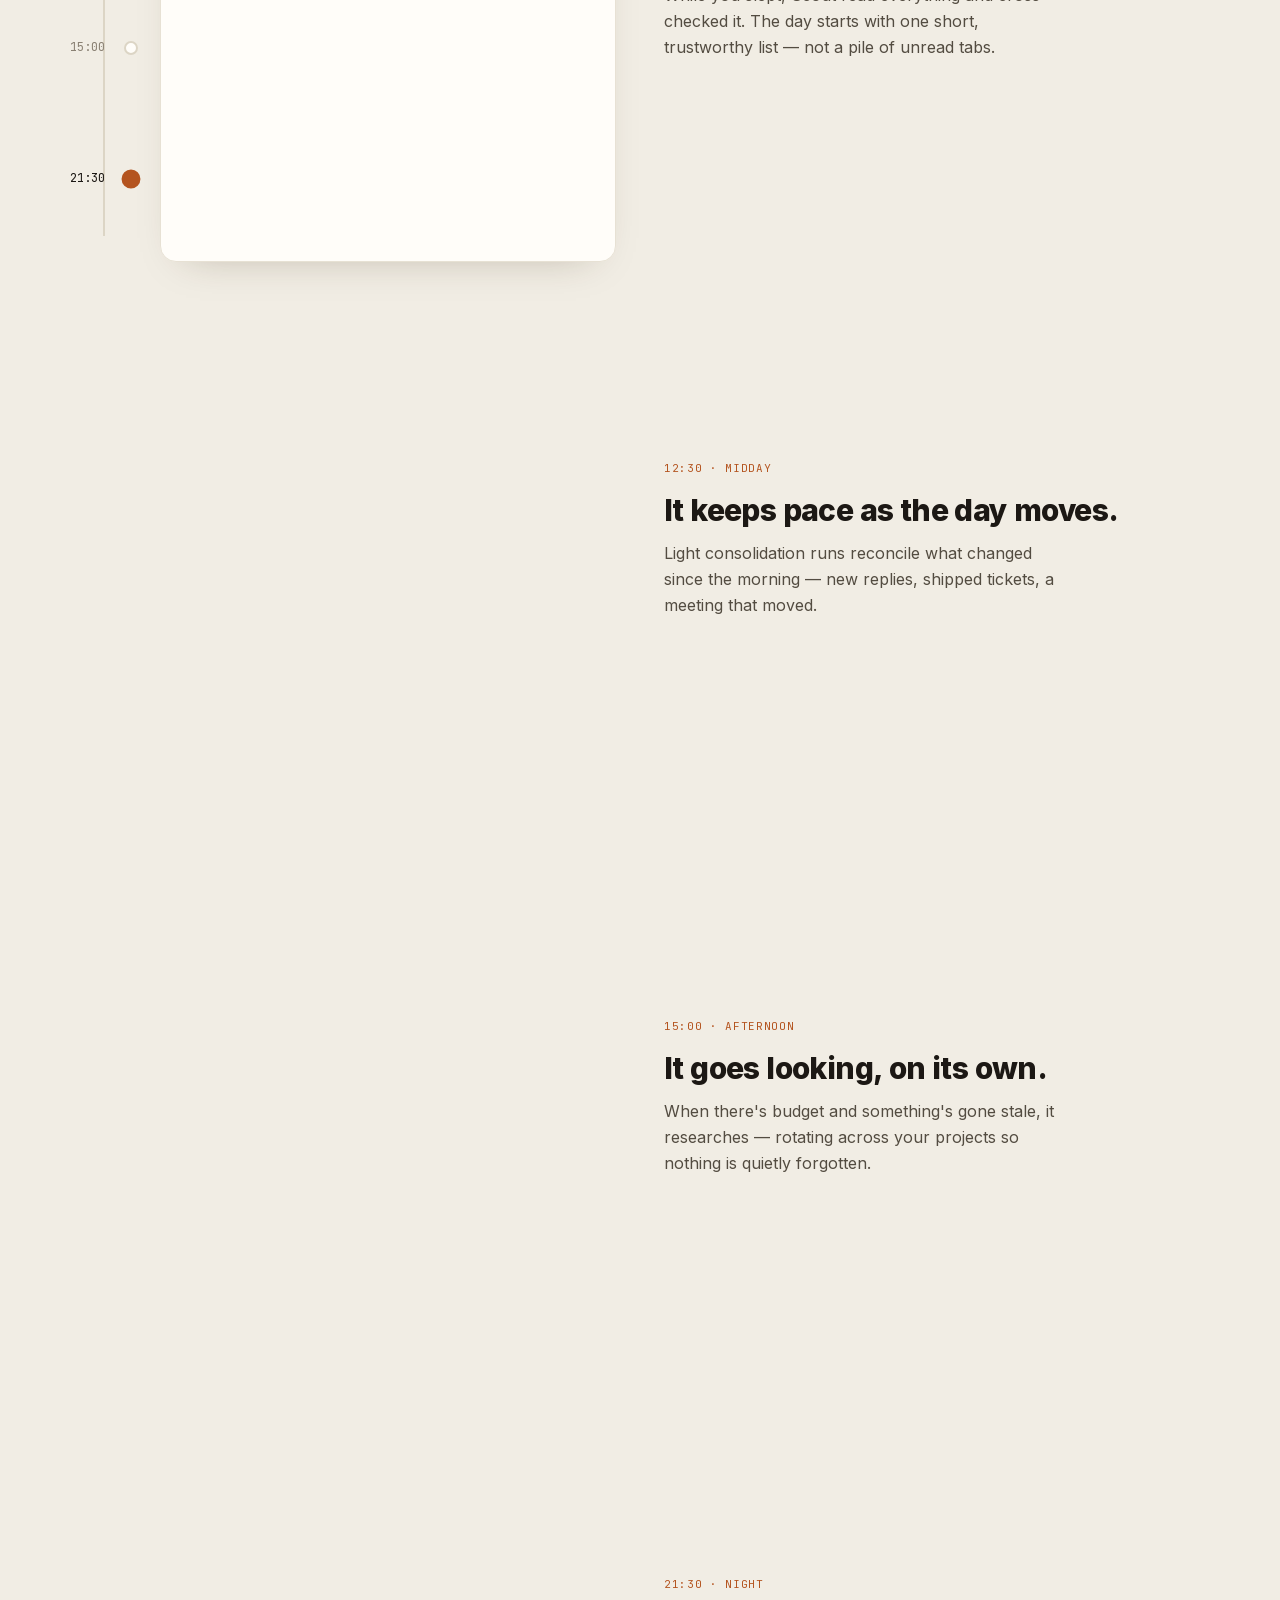
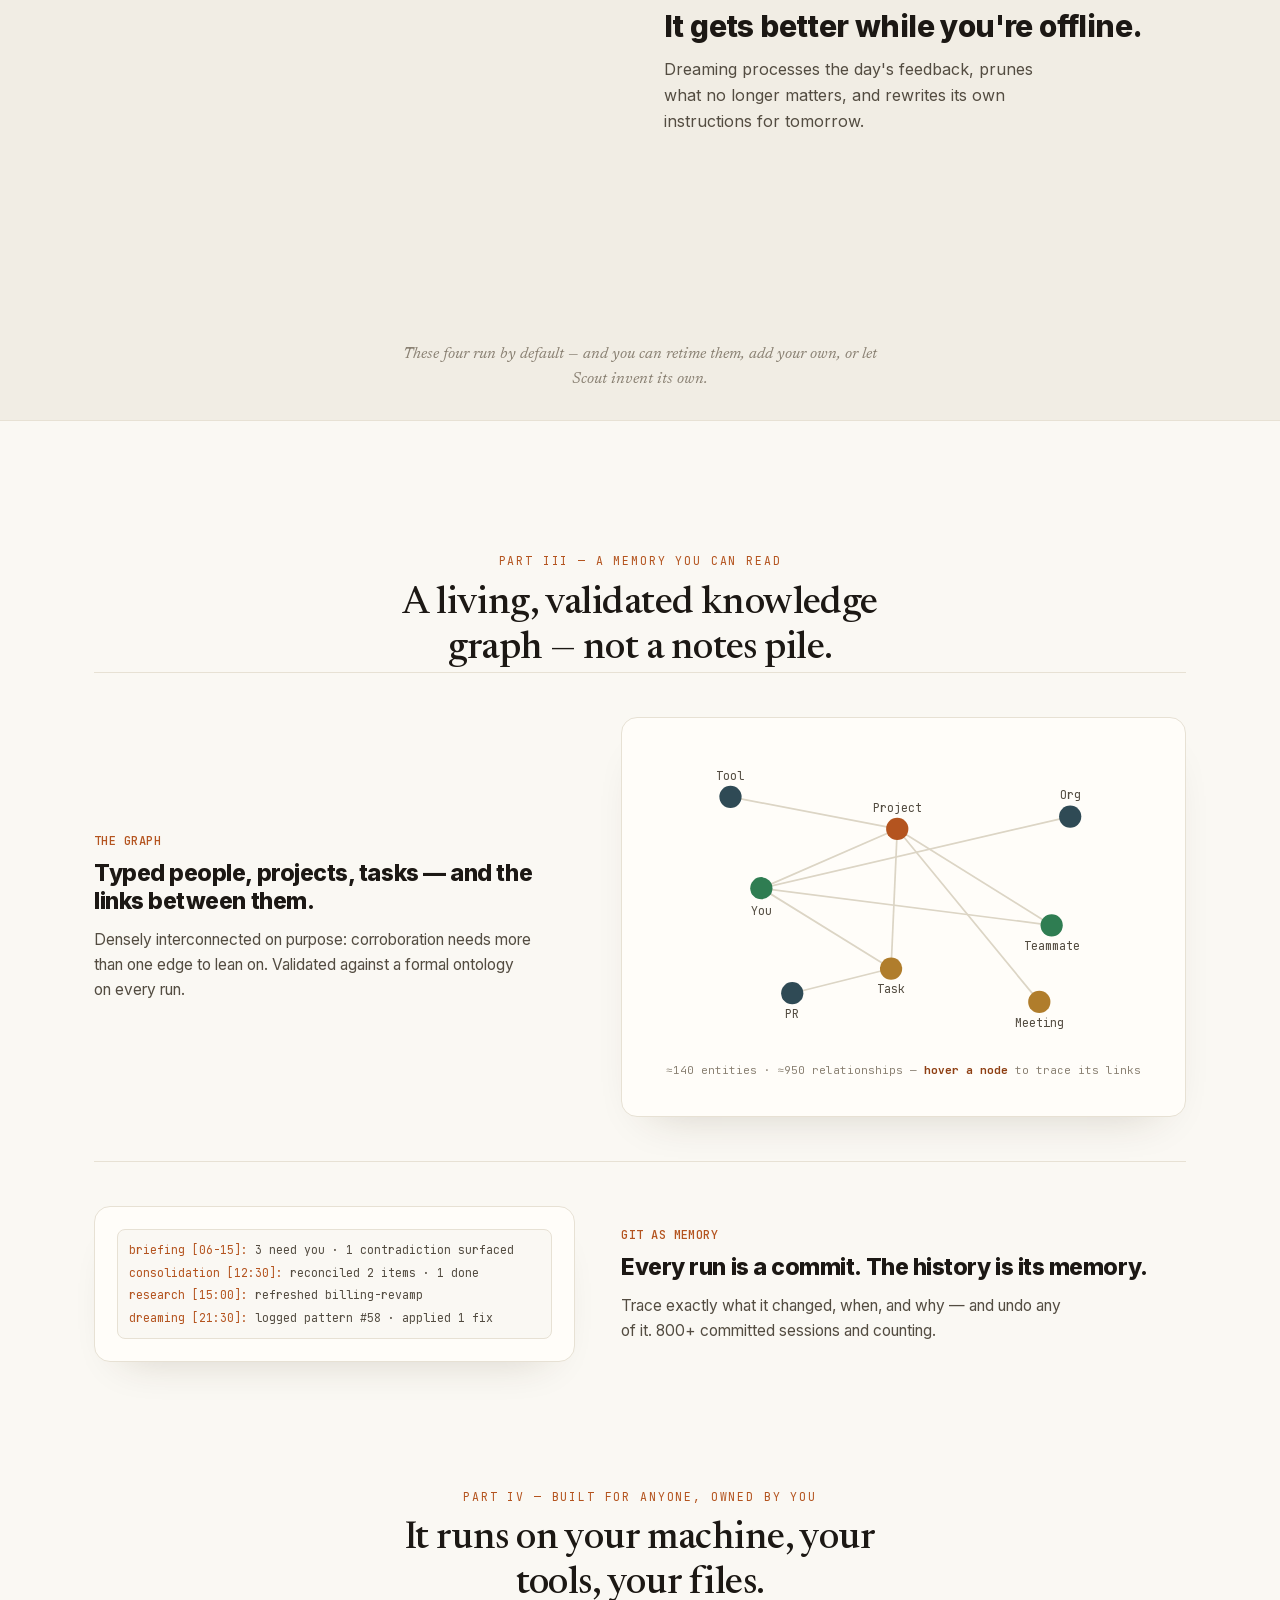
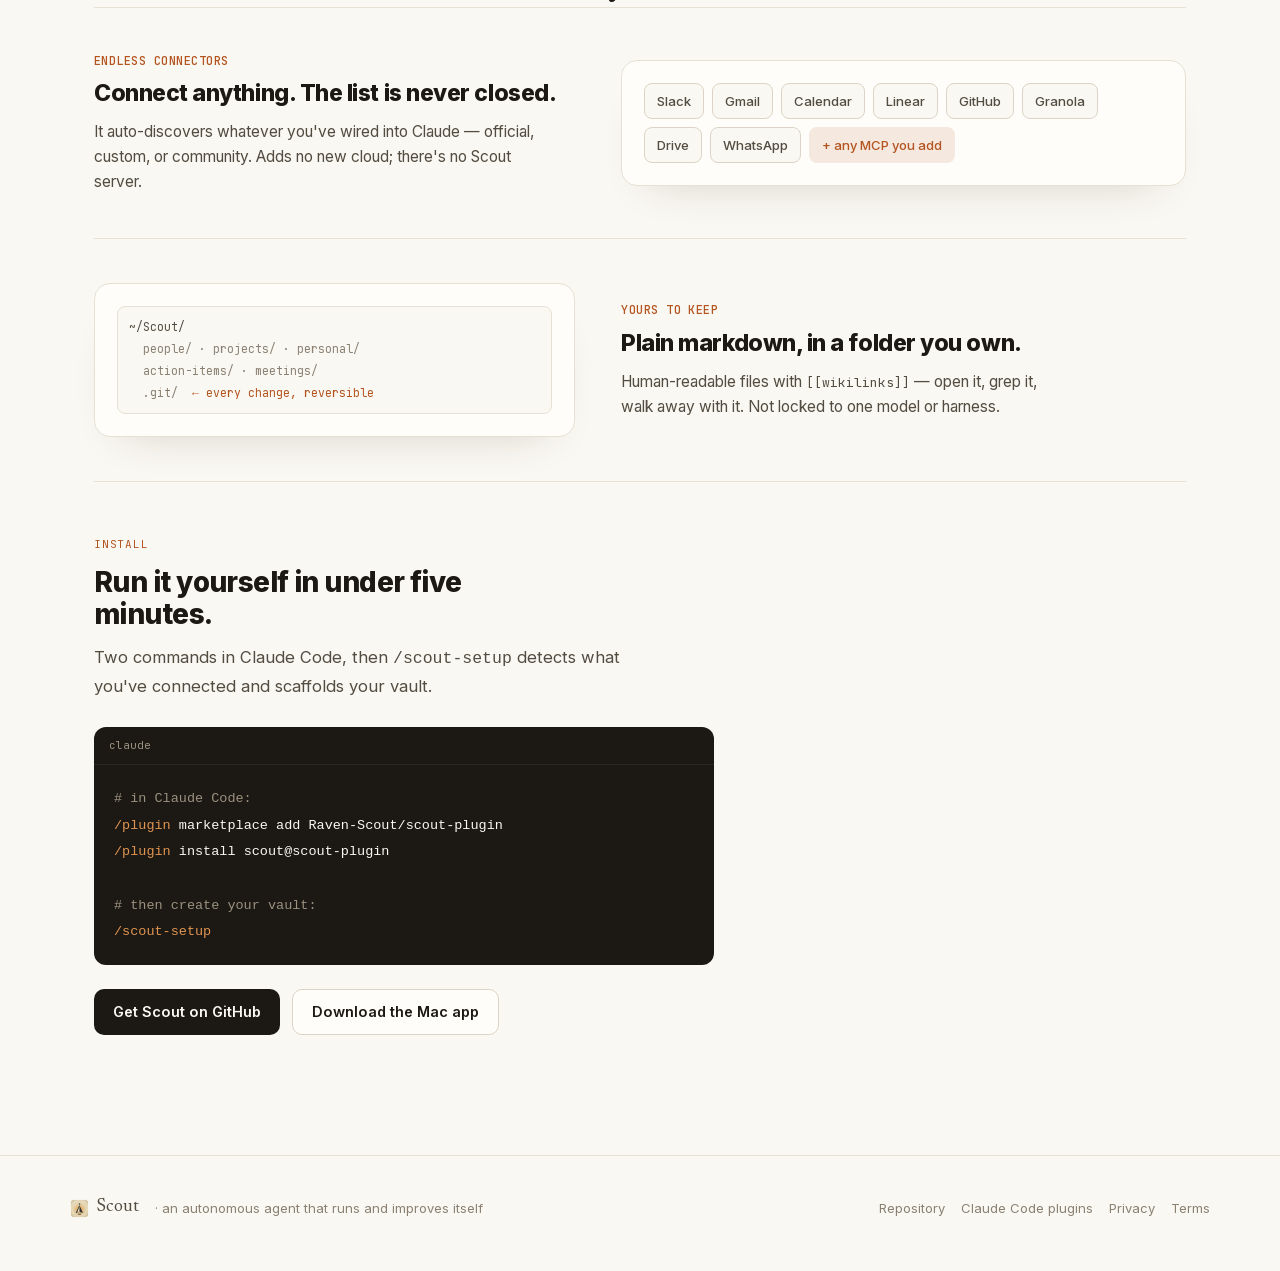
==== commit 383bb548: "Add Privacy Policy + Terms of Use; self-host web fonts - PRIVACY.md + TERMS.md: canonical legal docs" ====
--- a/docs/index.html
+++ b/docs/index.html
@@ -11,9 +11,7 @@
 <meta property="og:url" content="https://raven-scout.github.io/scout-plugin/" />
 <meta property="og:image" content="https://raw.githubusercontent.com/Raven-Scout/scout-plugin/main/docs/assets/og.png" />
 <meta name="twitter:card" content="summary_large_image" />
-<link rel="preconnect" href="https://fonts.googleapis.com" />
-<link rel="preconnect" href="https://fonts.gstatic.com" crossorigin />
-<link href="https://fonts.googleapis.com/css2?family=Newsreader:ital,opsz,wght@0,6..72,400;0,6..72,500;1,6..72,400&family=Inter:wght@400;500;600;700;800&family=JetBrains+Mono:wght@400;500&display=swap" rel="stylesheet" />
+<link rel="stylesheet" href="fonts.css" />
 <link rel="stylesheet" href="hybrid.css" />
 <link rel="icon" type="image/svg+xml" href="assets/scout-icon.svg" />
 <style>
@@ -646,6 +644,8 @@
   <span class="b"><img src="assets/scout-icon.svg" alt=""/>Scout</span><span>· an autonomous agent that runs and improves itself</span><span class="sp"></span>
   <a href="https://github.com/Raven-Scout/scout-plugin">Repository</a>
   <a href="https://code.claude.com/docs/en/discover-plugins">Claude Code plugins</a>
+  <a href="privacy.html">Privacy</a>
+  <a href="terms.html">Terms</a>
 </div></footer>
 
 <script>(function(){
--- a/docs/fonts.css
+++ b/docs/fonts.css
@@ -0,0 +1,32 @@
+/* Self-hosted variable web fonts (latin subset, woff2).
+   These are served from this site only — no requests to Google or any third party,
+   so visiting the site does not share your IP address with anyone but the host. */
+
+@font-face {
+  font-family: 'Inter';
+  font-style: normal;
+  font-weight: 100 900;
+  font-display: swap;
+  src: url('assets/fonts/inter.woff2') format('woff2');
+}
+@font-face {
+  font-family: 'Newsreader';
+  font-style: normal;
+  font-weight: 200 800;
+  font-display: swap;
+  src: url('assets/fonts/newsreader.woff2') format('woff2');
+}
+@font-face {
+  font-family: 'Newsreader';
+  font-style: italic;
+  font-weight: 200 800;
+  font-display: swap;
+  src: url('assets/fonts/newsreader-italic.woff2') format('woff2');
+}
+@font-face {
+  font-family: 'JetBrains Mono';
+  font-style: normal;
+  font-weight: 100 800;
+  font-display: swap;
+  src: url('assets/fonts/jetbrains-mono.woff2') format('woff2');
+}
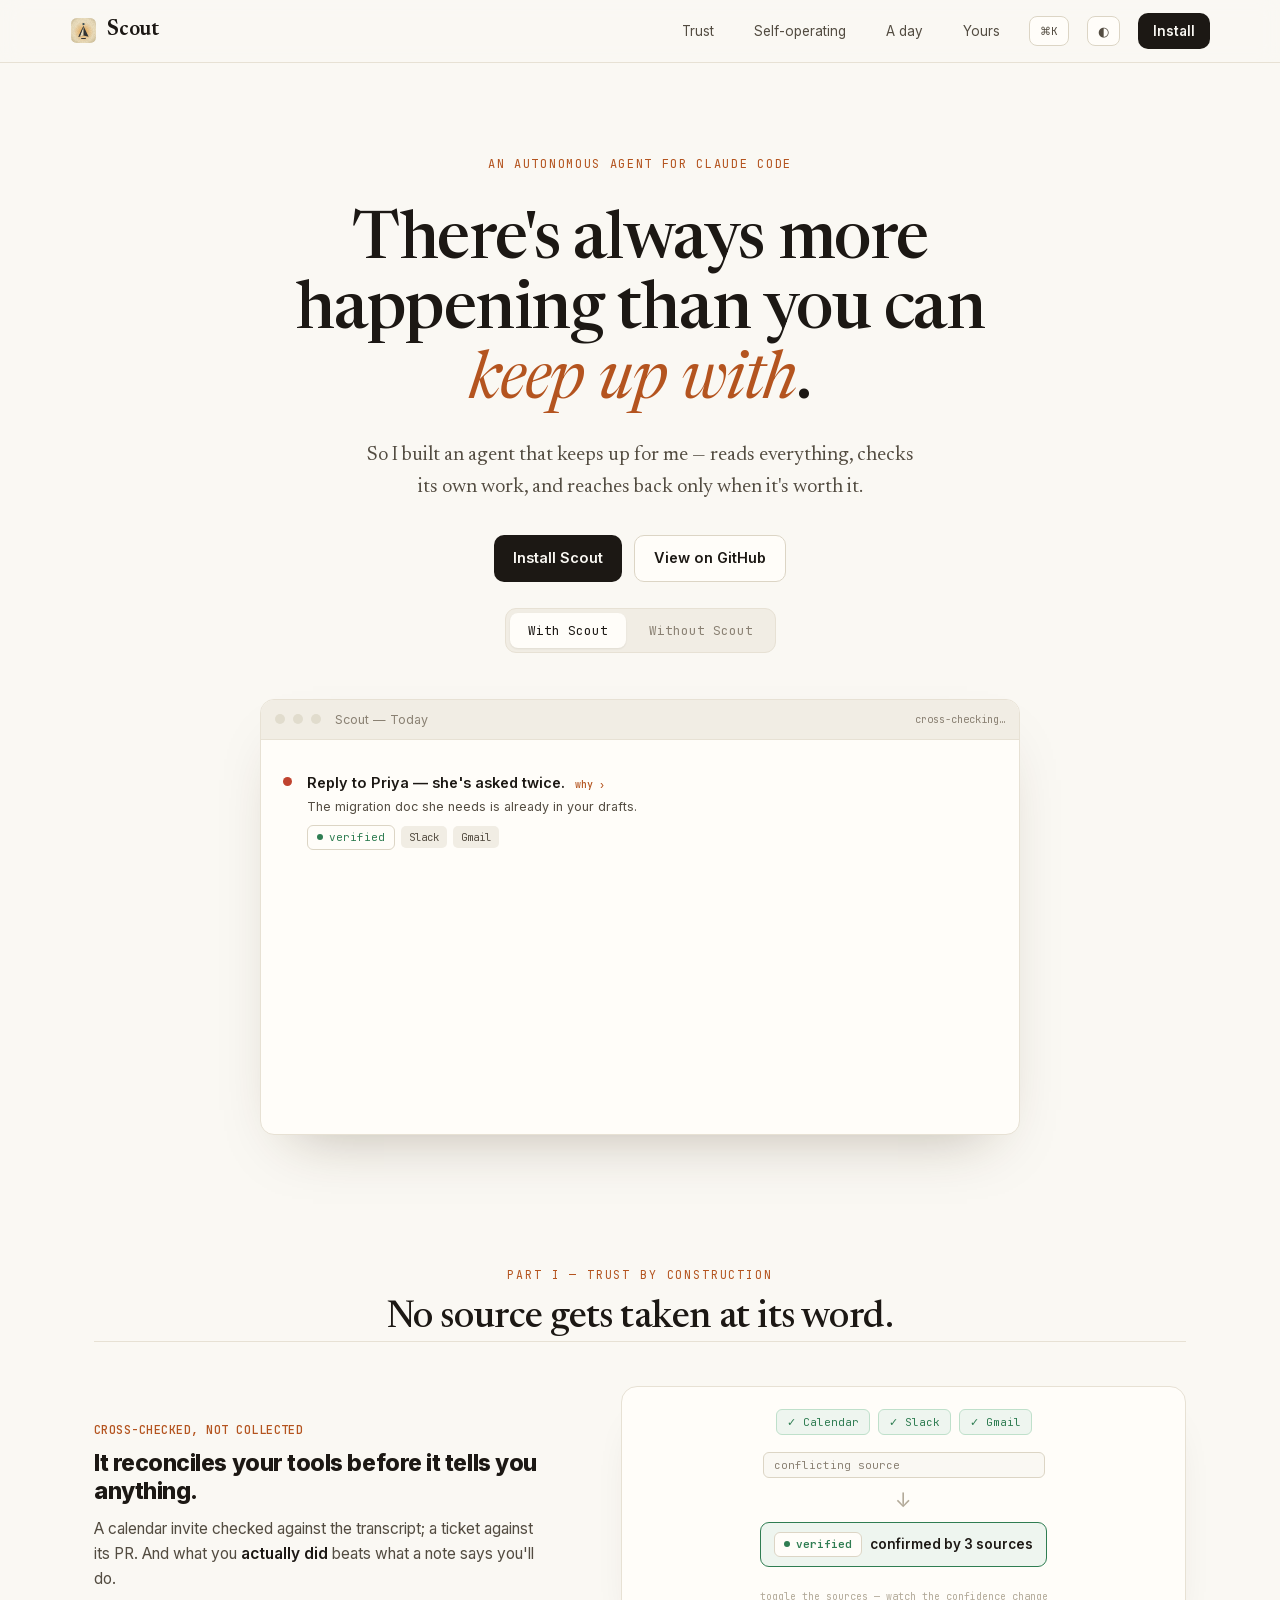
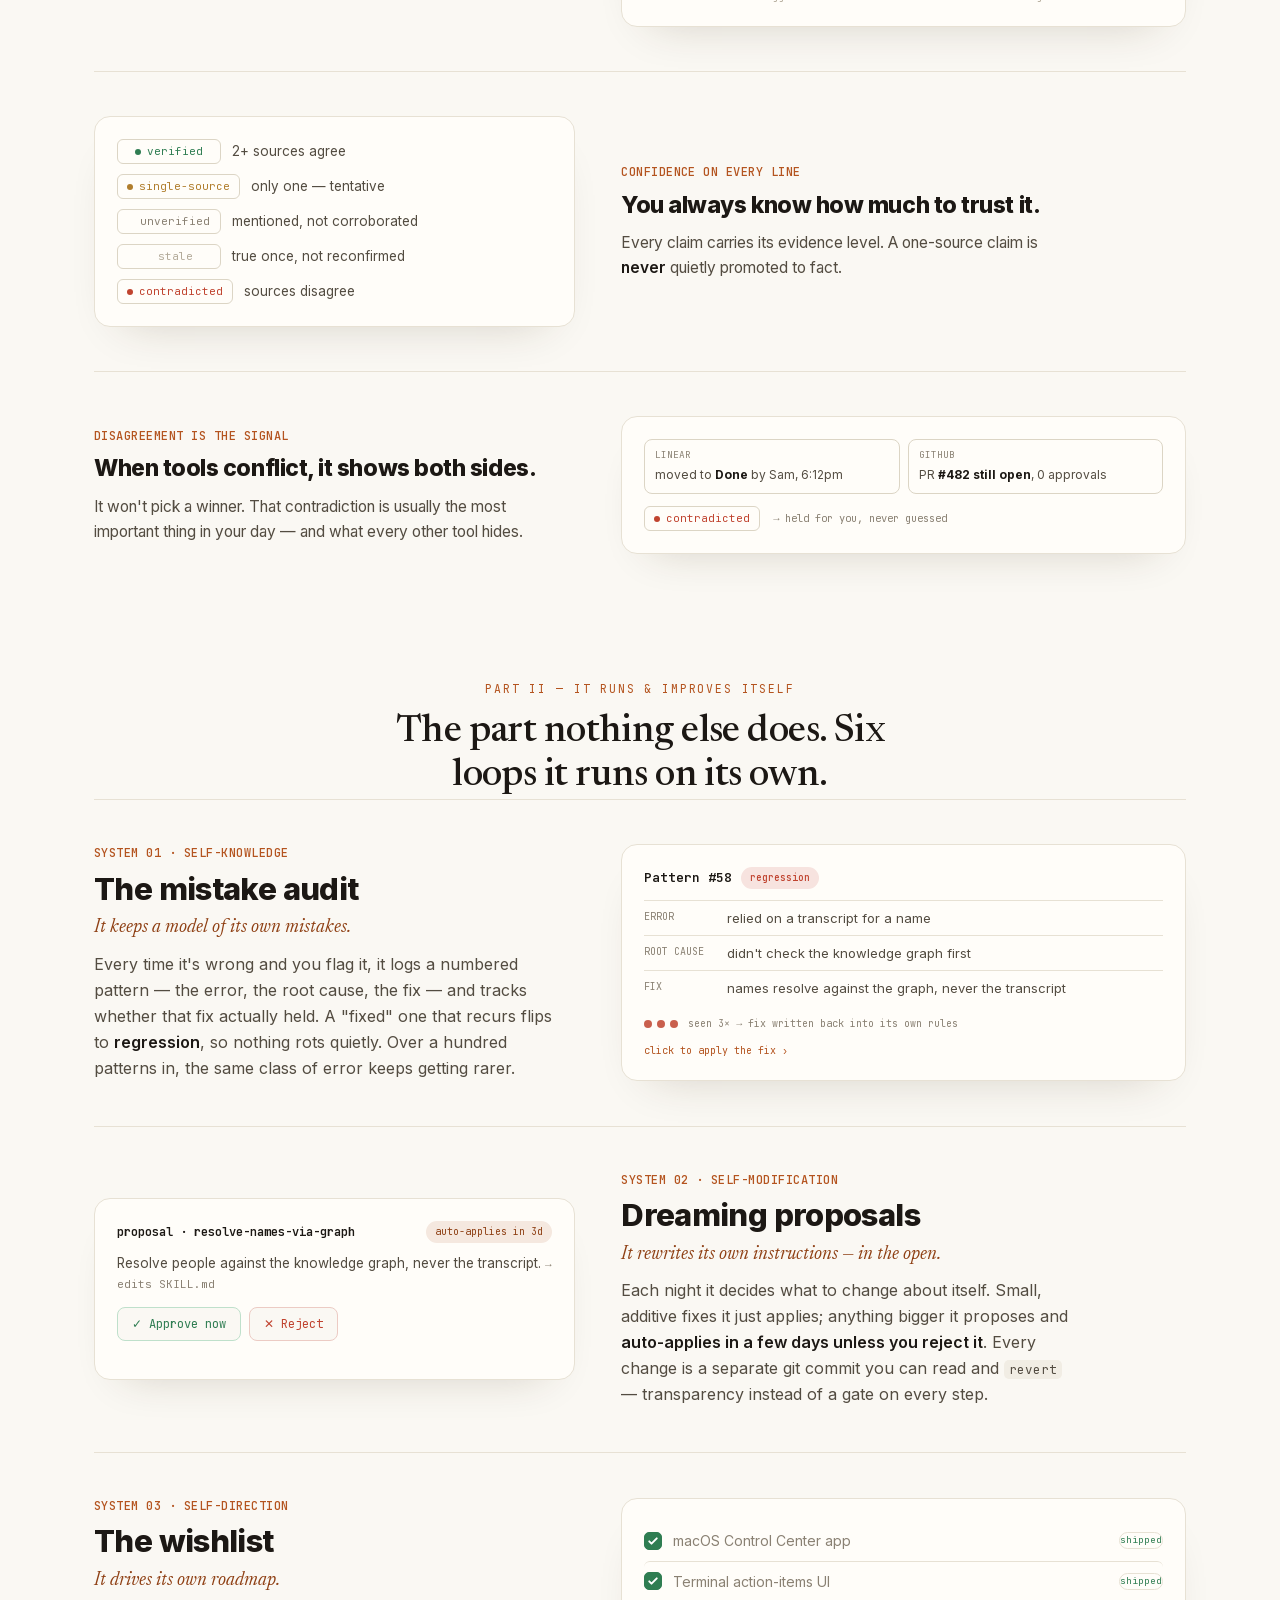
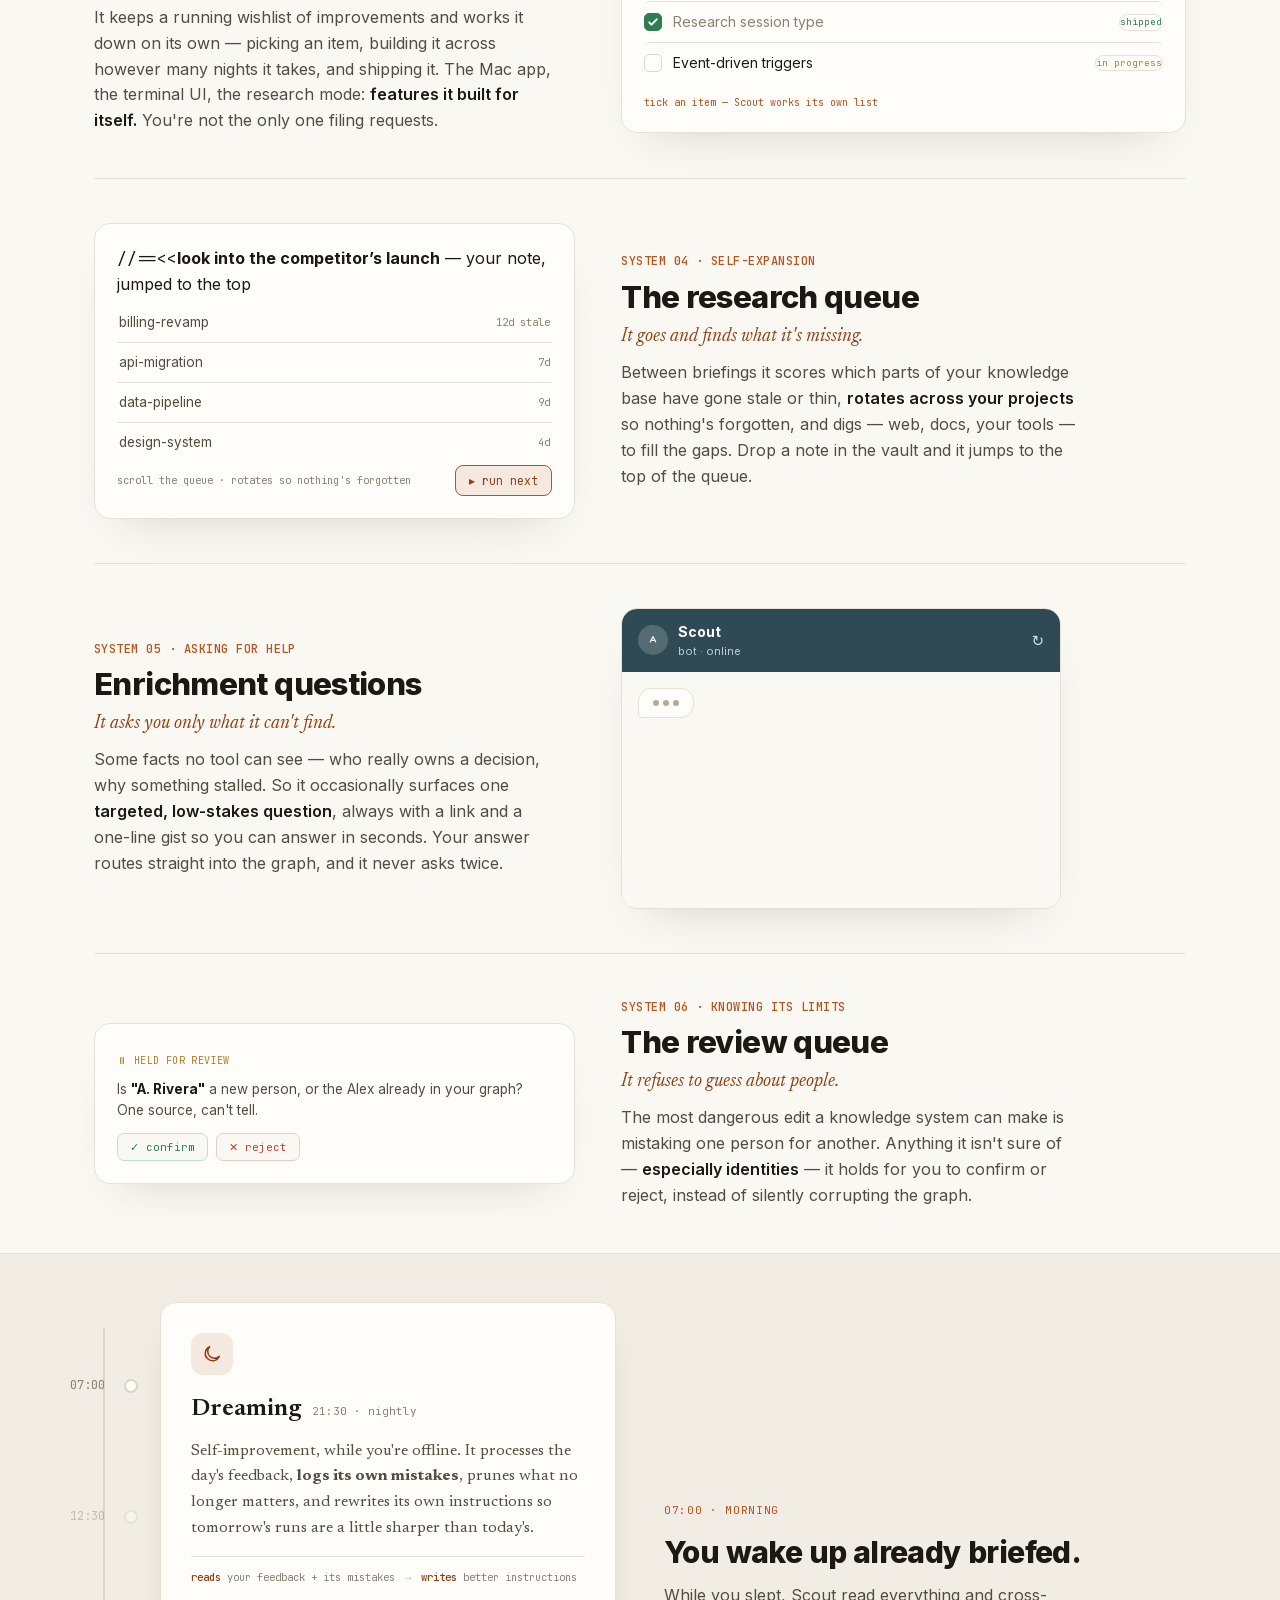
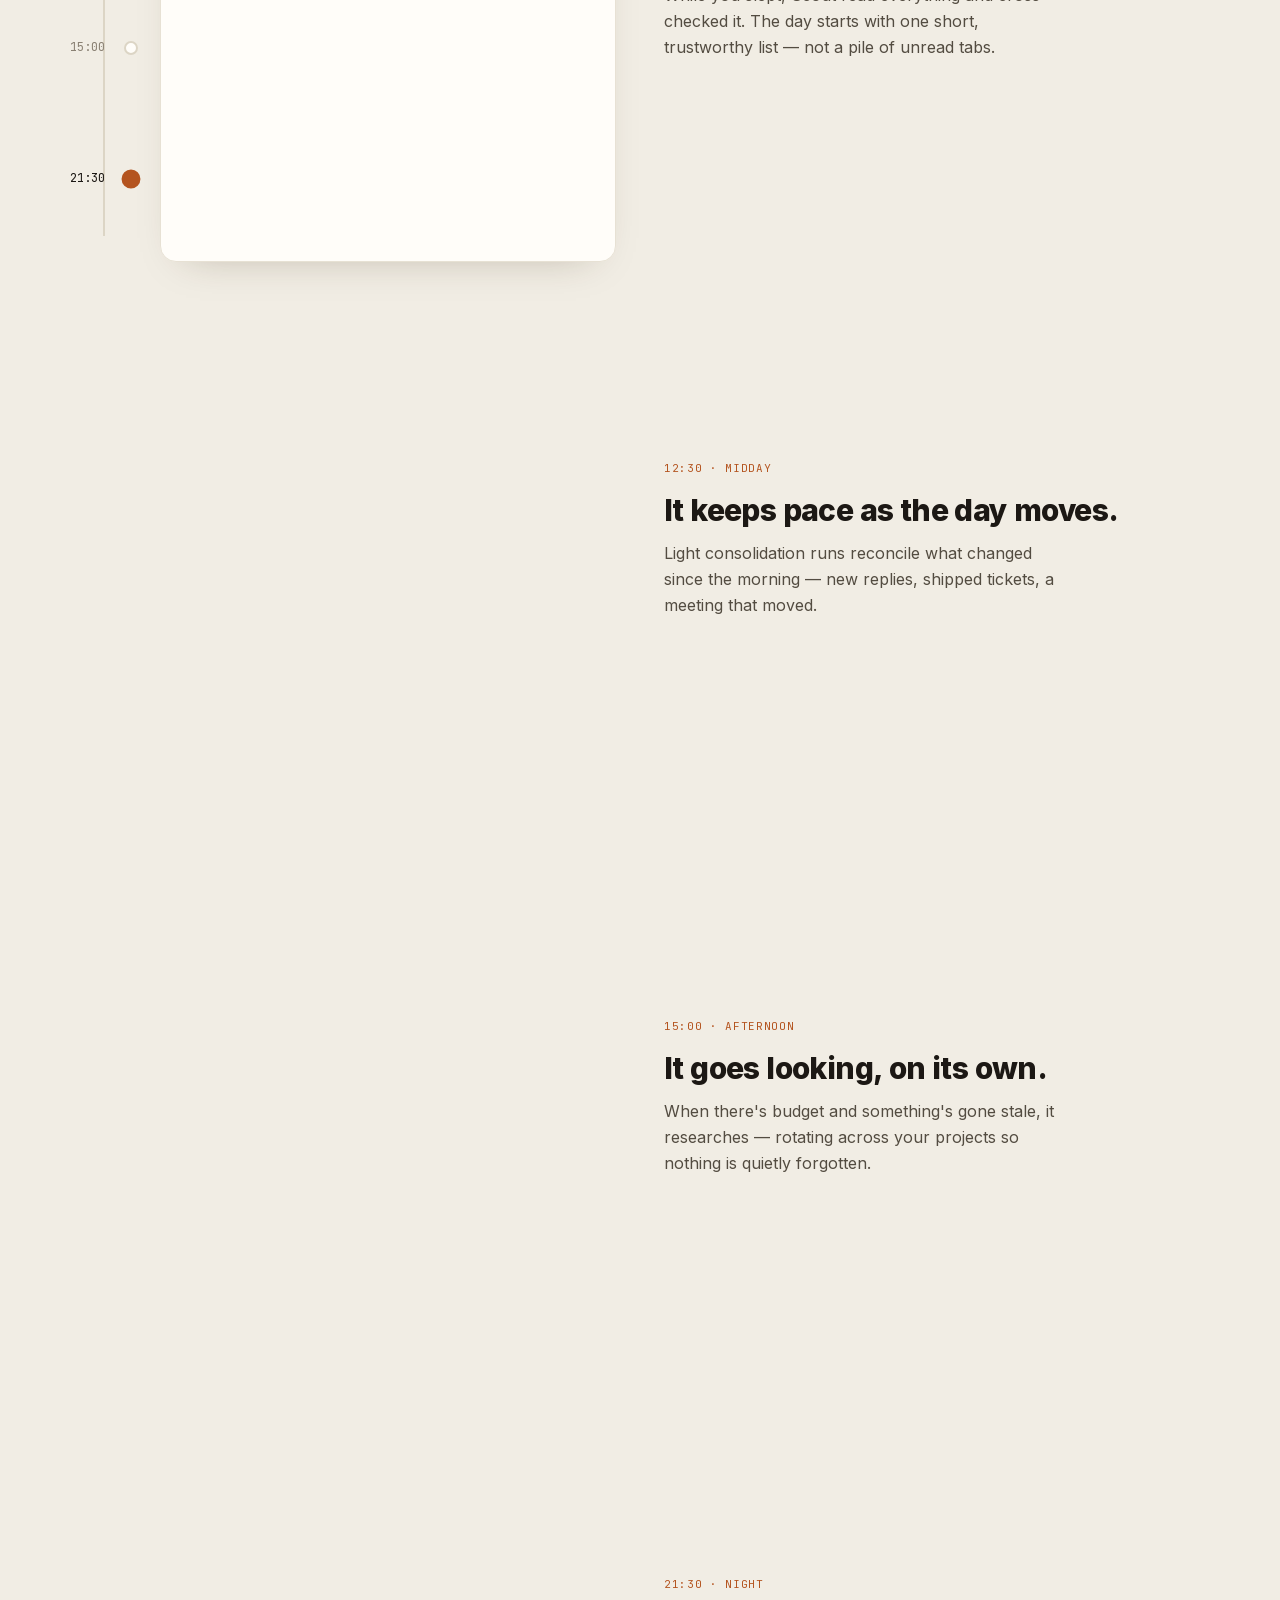
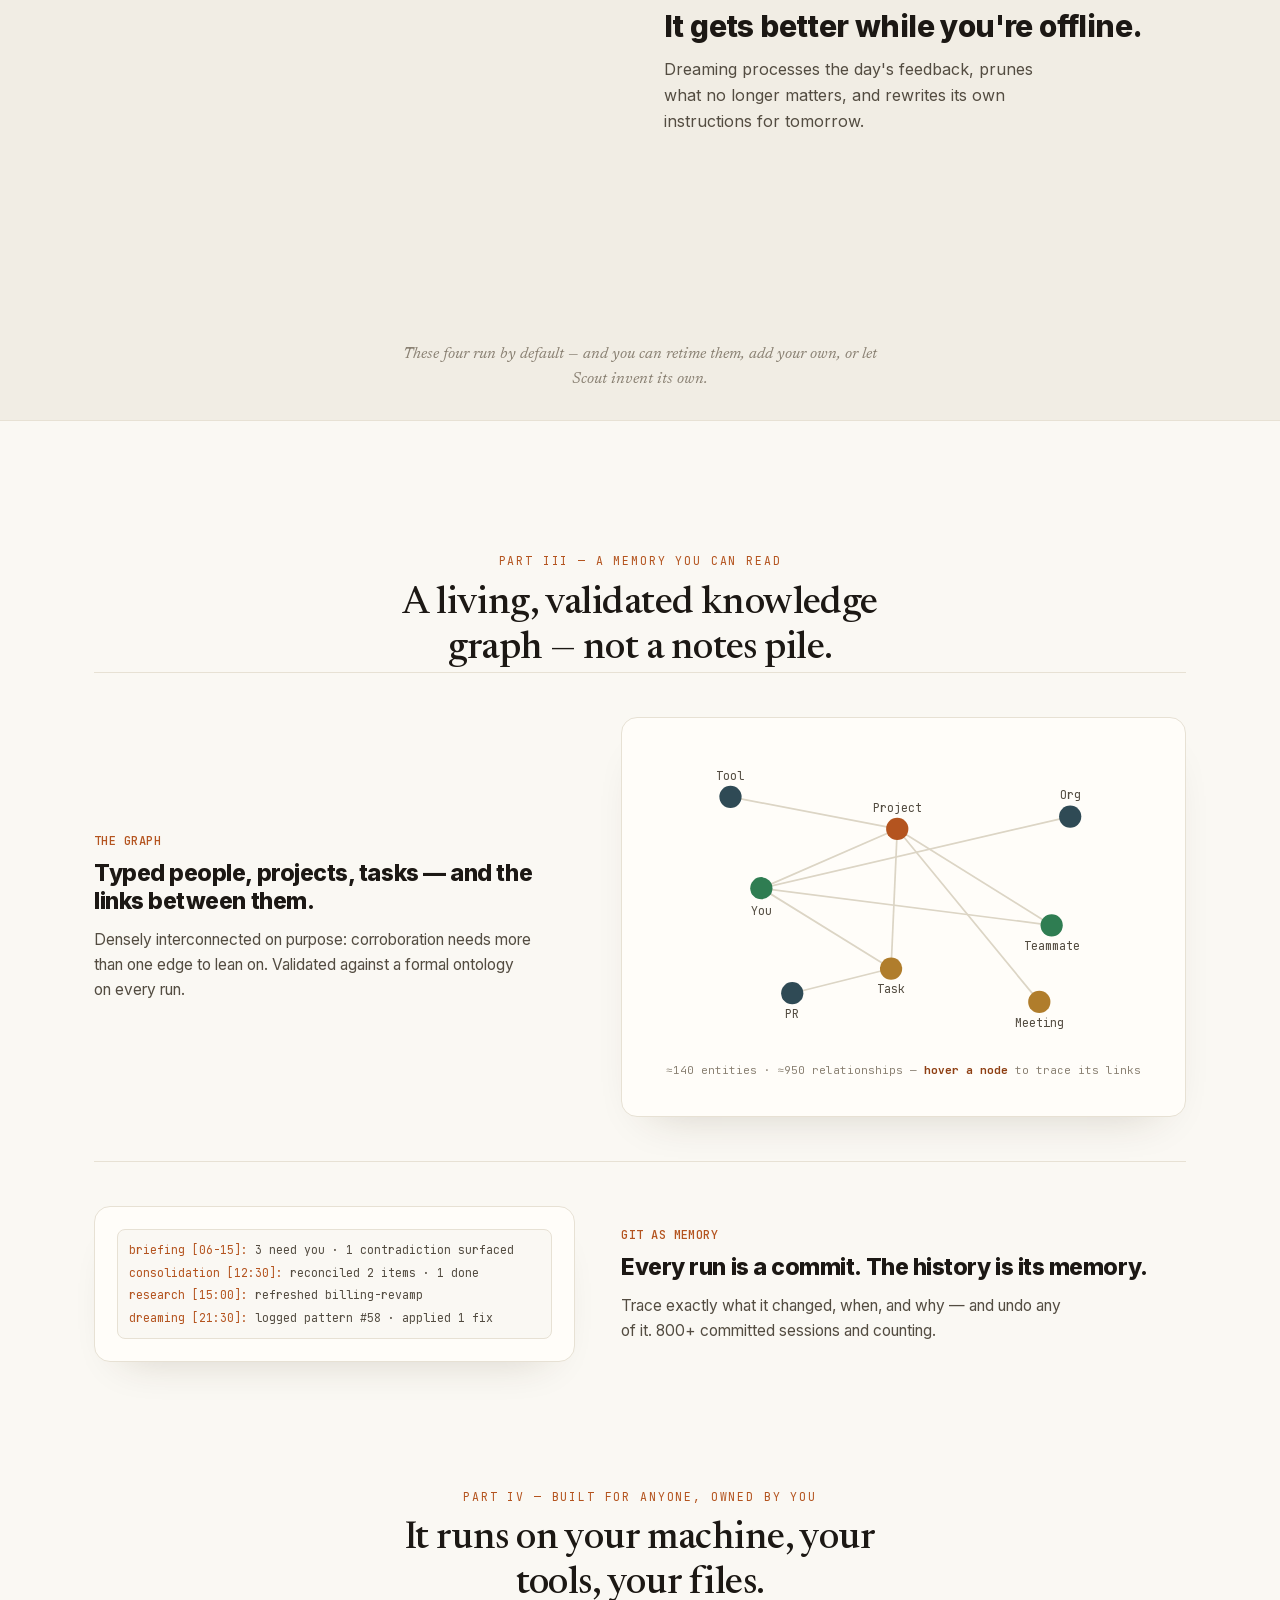
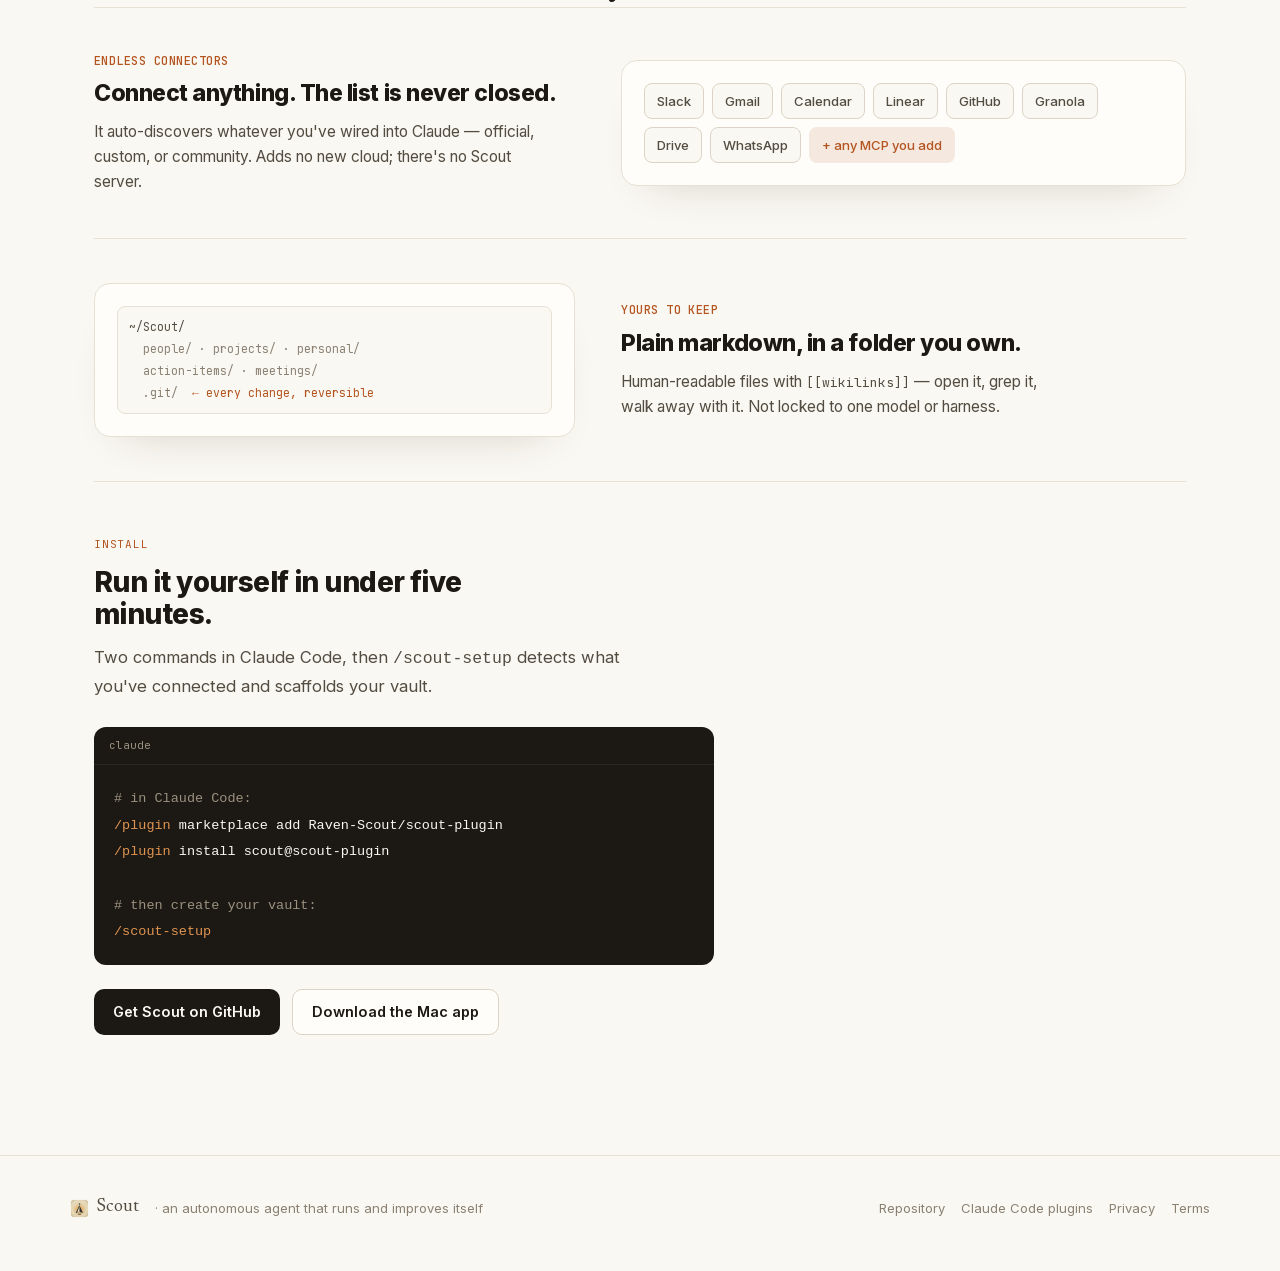
==== commit 3d506332: "chore: use documented persona Sam in demo (was Marcus) Align the landing-page demo and hero image wi" ====
--- a/docs/index.html
+++ b/docs/index.html
@@ -417,7 +417,7 @@
 
     <div class="vrow">
       <div class="vtext reveal"><p class="sysnum">Disagreement is the signal</p><h3>When tools conflict, it shows both sides.</h3><p>It won't pick a winner. That contradiction is usually the most important thing in your day — and what every other tool hides.</p></div>
-      <div class="vvis reveal"><div class="conflict" style="margin-top:0;"><div class="sd"><span class="l">Linear</span>moved to <b>Done</b> by Marcus, 6:12pm</div><div class="sd"><span class="l">GitHub</span>PR <b>#482 still open</b>, 0 approvals</div></div><div style="margin-top:10px;"><span class="tag x">contradicted</span> <span class="src" style="background:none;color:var(--ink-3)">→ held for you, never guessed</span></div></div>
+      <div class="vvis reveal"><div class="conflict" style="margin-top:0;"><div class="sd"><span class="l">Linear</span>moved to <b>Done</b> by Sam, 6:12pm</div><div class="sd"><span class="l">GitHub</span>PR <b>#482 still open</b>, 0 approvals</div></div><div style="margin-top:10px;"><span class="tag x">contradicted</span> <span class="src" style="background:none;color:var(--ink-3)">→ held for you, never guessed</span></div></div>
     </div>
   </div></div>
 
--- a/docs/hybrid.css
+++ b/docs/hybrid.css
@@ -44,7 +44,7 @@
 .ctas{margin-top:32px;display:flex;gap:12px;flex-wrap:wrap;}
 .note{margin-top:16px;font-family:var(--mono);font-size:11.5px;color:var(--ink-3);}
 
-/* pull quote — Jordan's verbatim words */
+/* pull quote — verbatim words */
 .pull{margin:46px 0;padding:6px 0 6px 26px;border-left:3px solid var(--acc);}
 .pull q,.pull .q{display:block;font-family:var(--serif);font-style:italic;font-size:26px;line-height:1.36;color:var(--ink);quotes:none;}
 .pull .by{margin-top:12px;font-family:var(--mono);font-size:11.5px;letter-spacing:.04em;color:var(--ink-3);text-transform:uppercase;}
